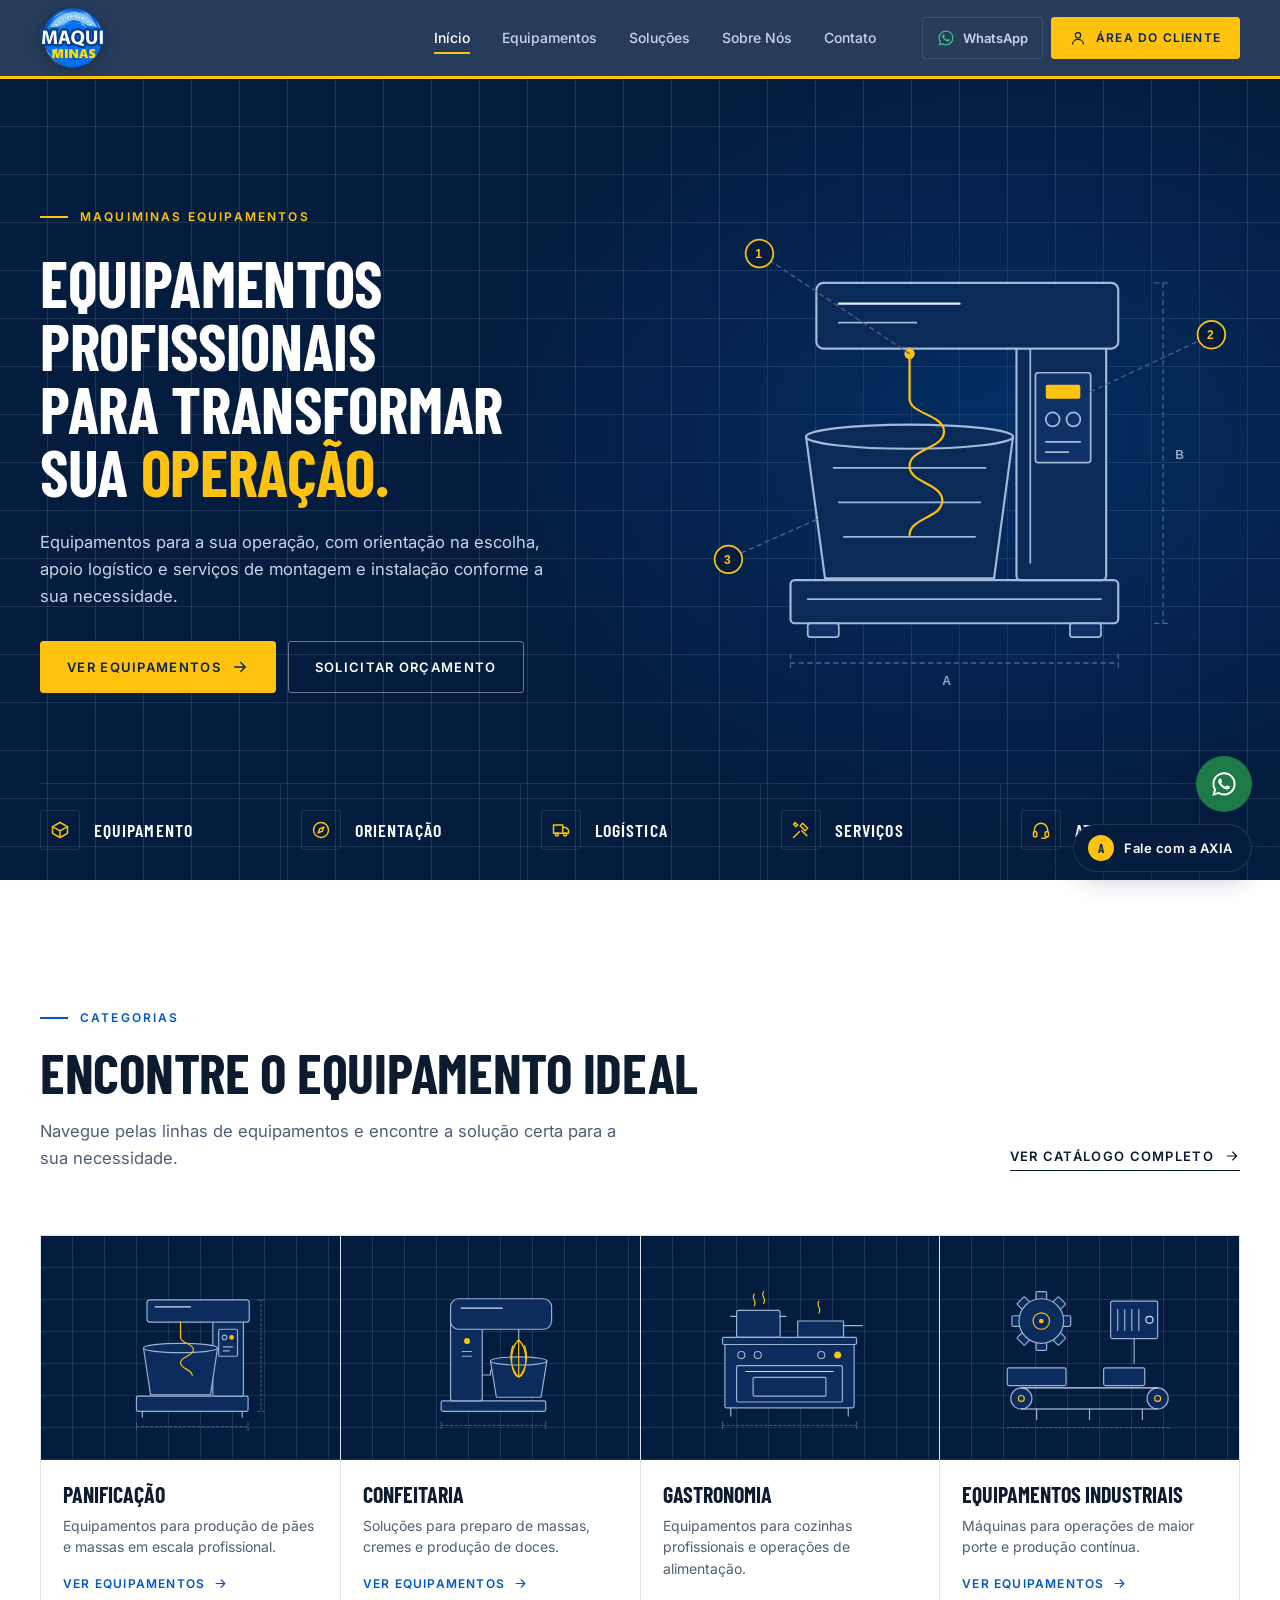
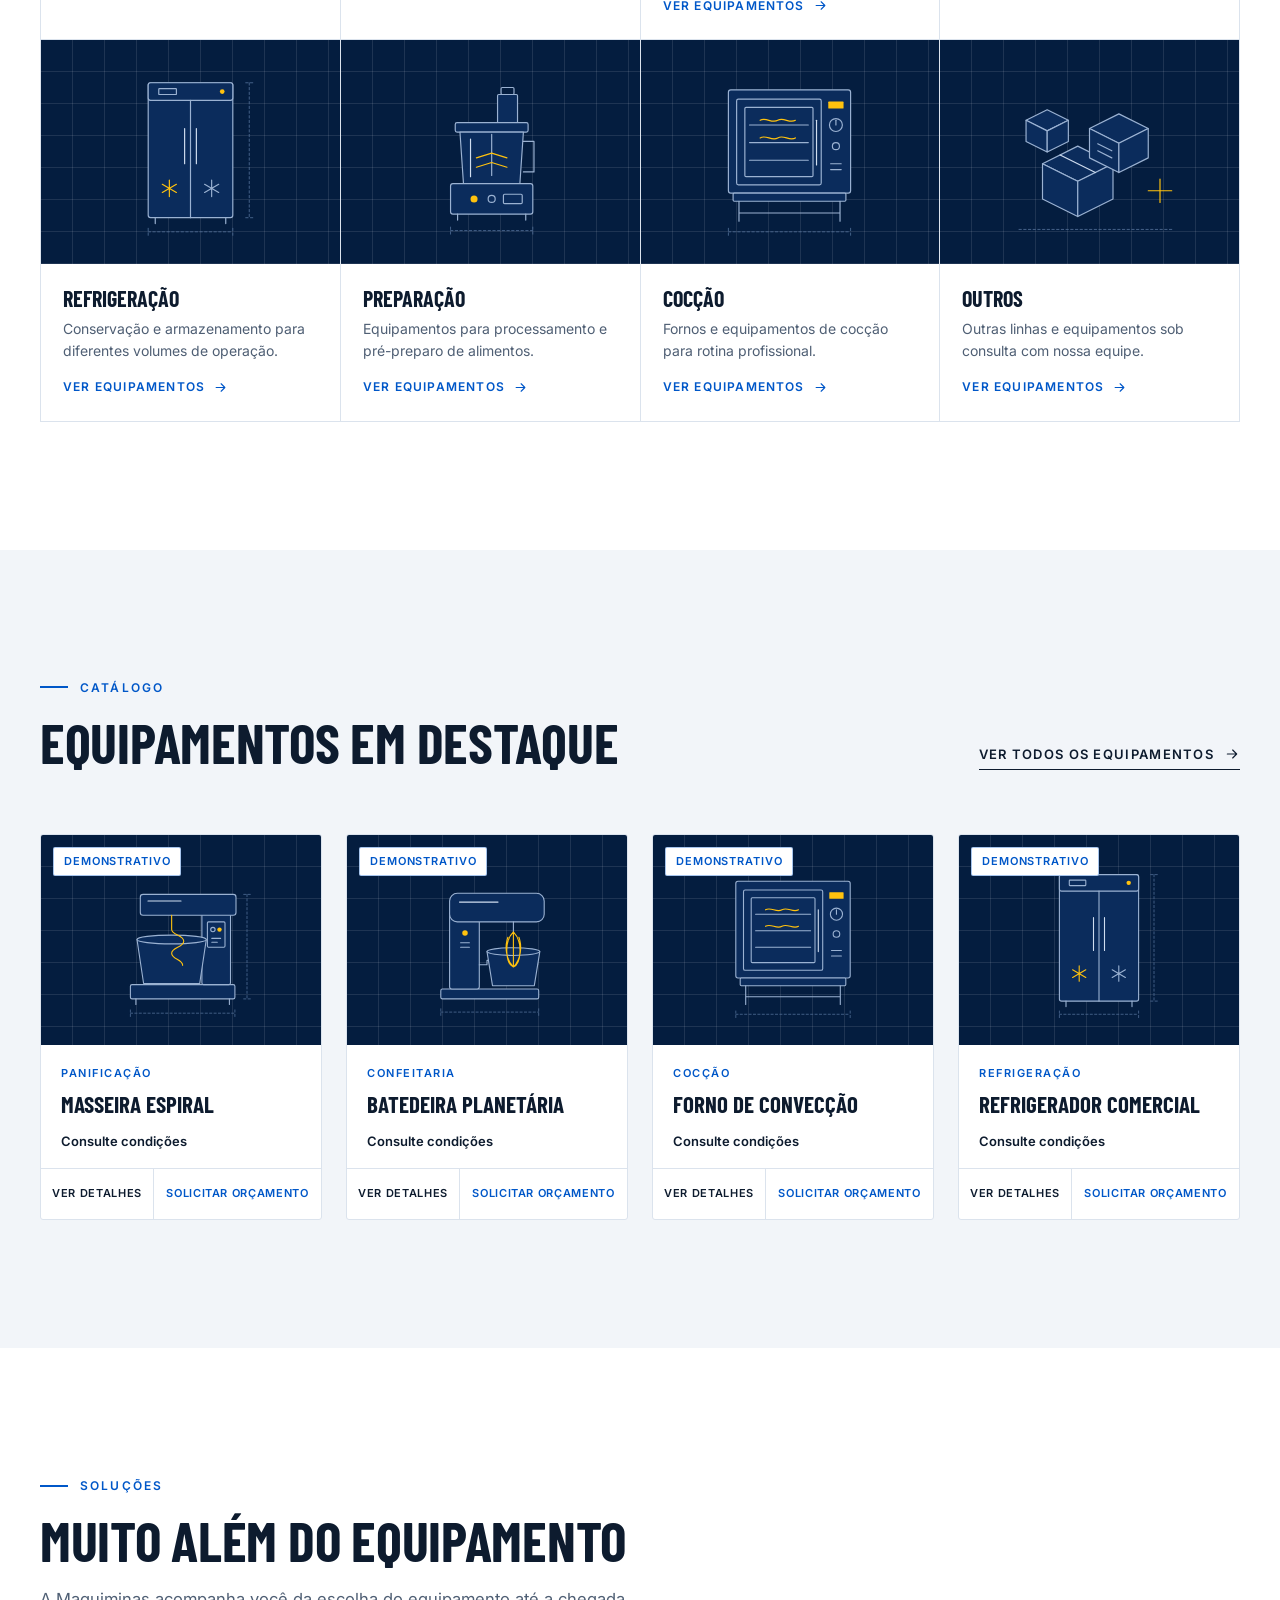
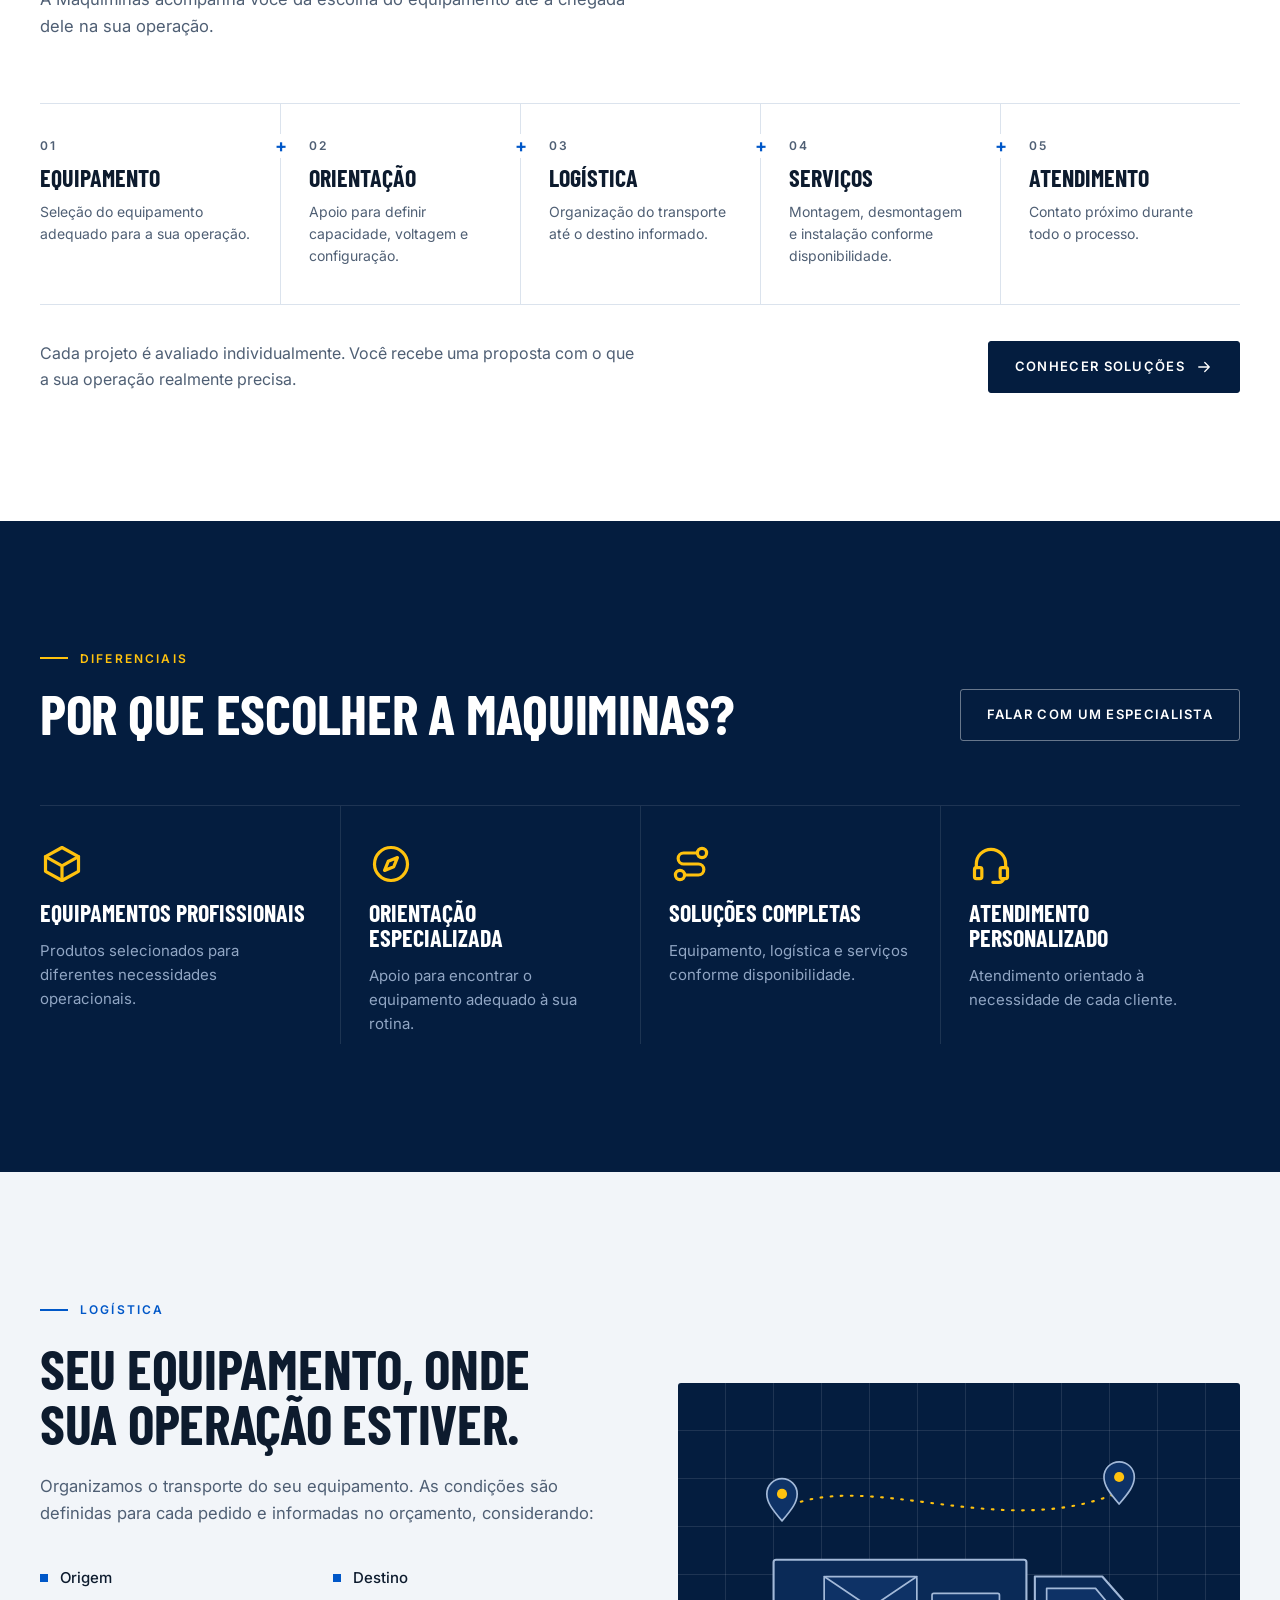
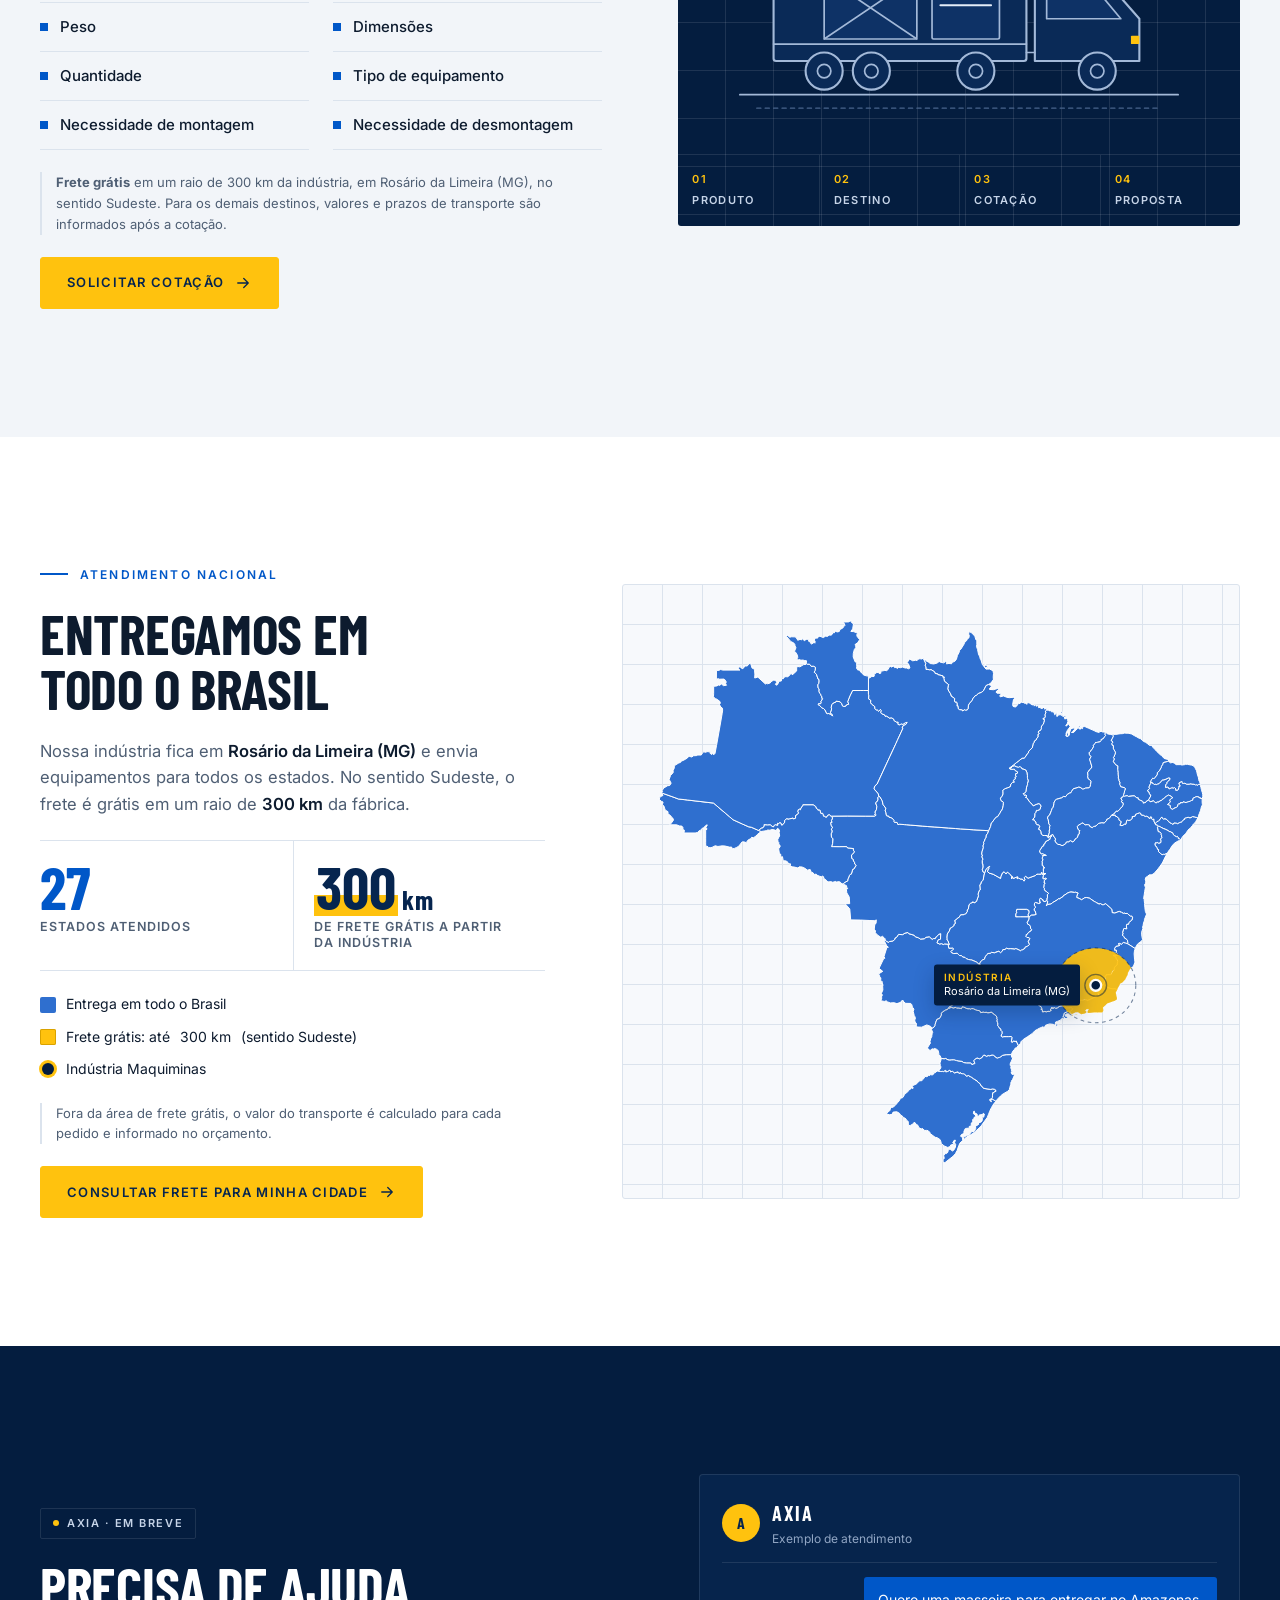
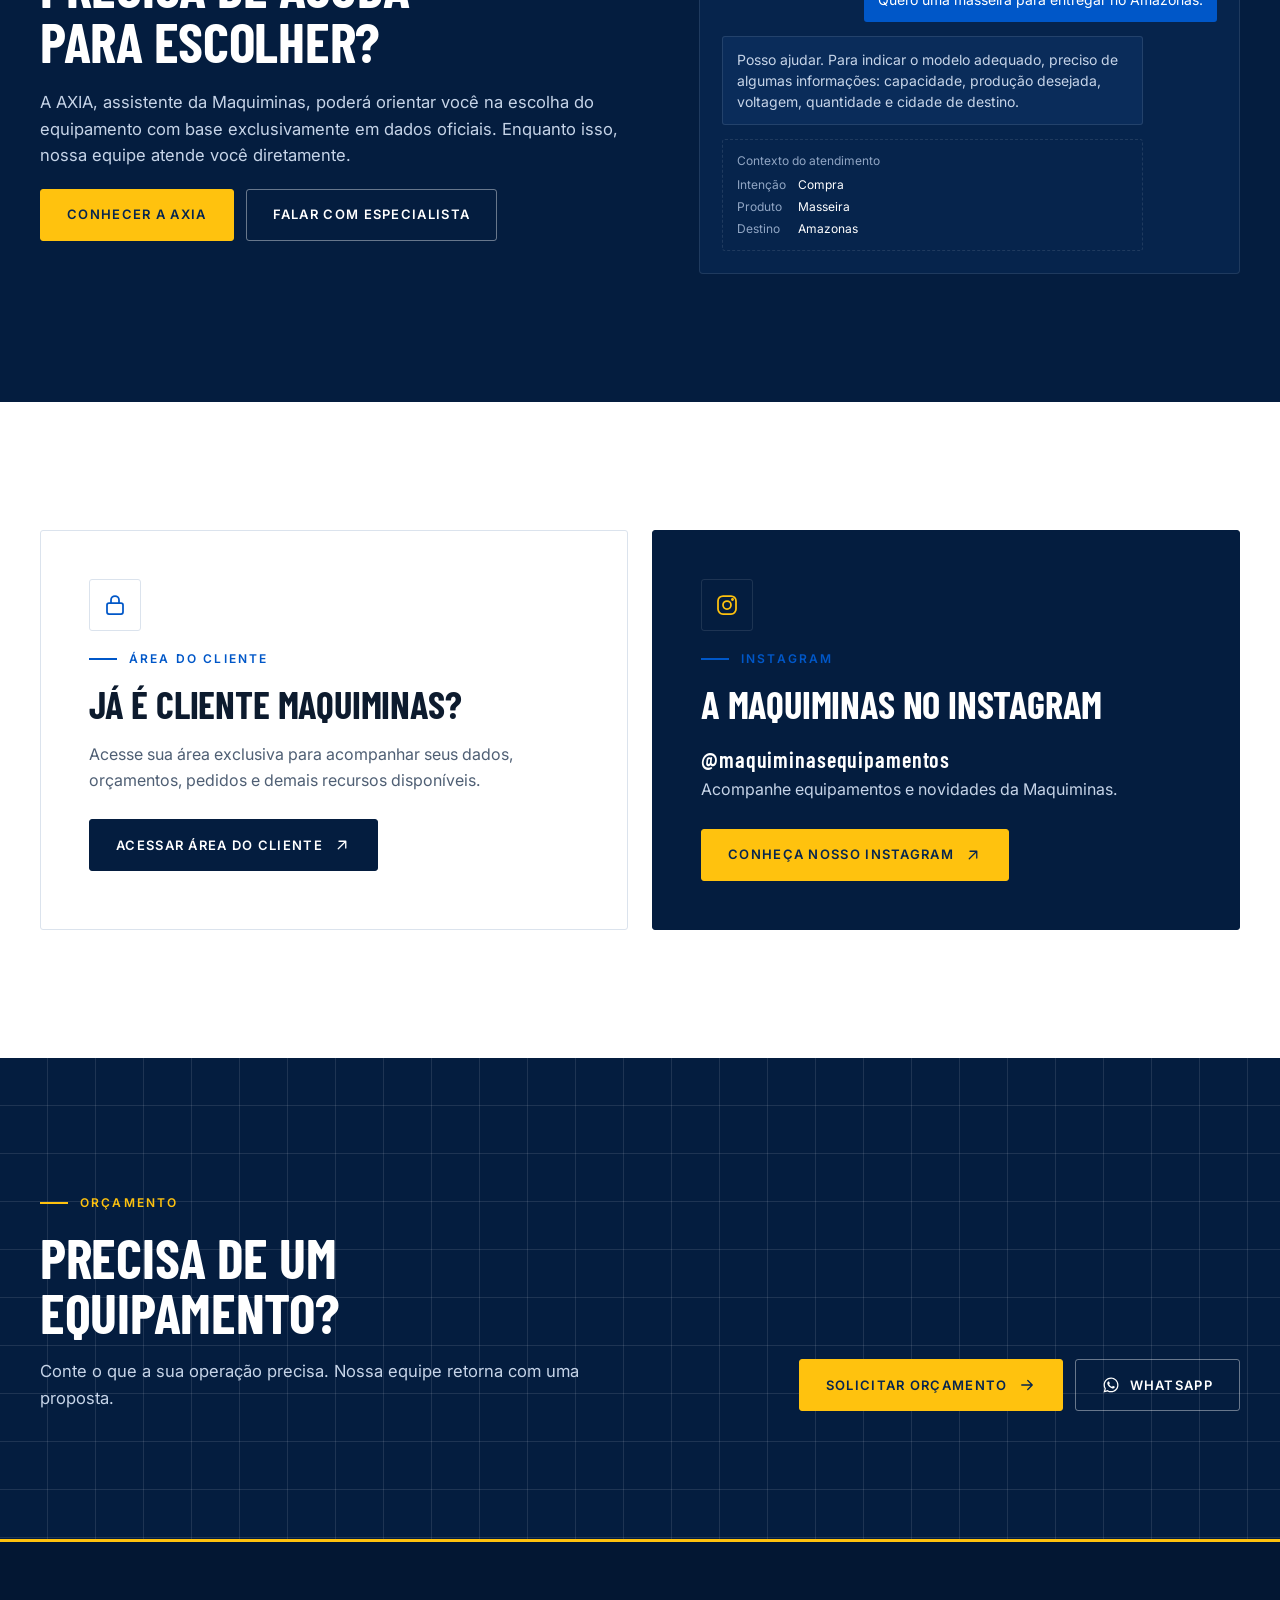
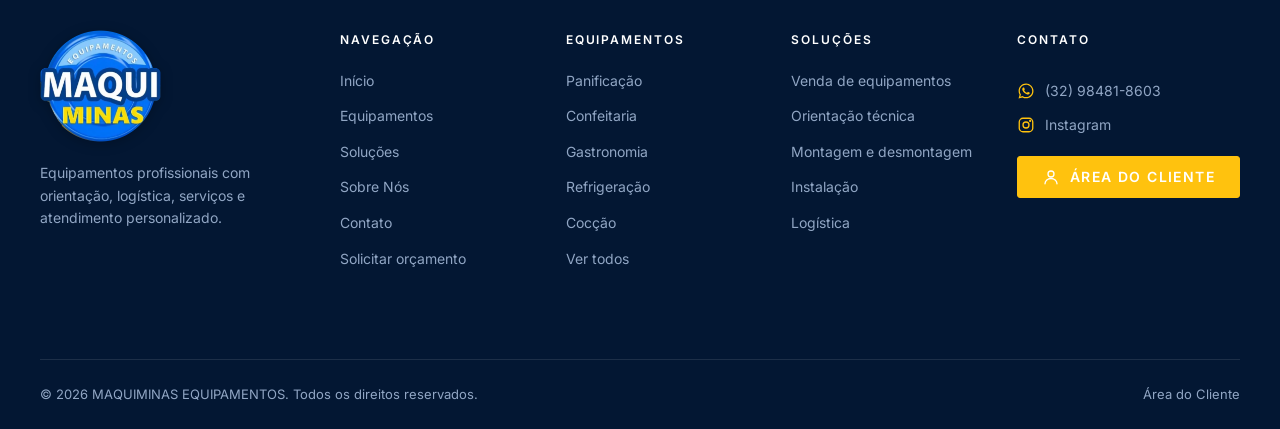
==== index.html @ 77f4dc31 "Initial commit - projeto Maquiminas" ====
<!doctype html>
<html lang="pt-BR" data-root="">
<head>
  <meta charset="utf-8">
  <meta name="viewport" content="width=device-width, initial-scale=1">
  <title>Maquiminas Equipamentos | Equipamentos Profissionais</title>
  <meta name="description" content="Equipamentos profissionais com orientação especializada, logística e serviços. Encontre o equipamento certo e solicite um orçamento com a Maquiminas Equipamentos.">
  <meta name="theme-color" content="#041d3f">
  <link rel="icon" href="assets/icons/favicon.png" type="image/png">
  <link rel="apple-touch-icon" href="assets/icons/apple-touch-icon.png">
  <meta property="og:type" content="website">
  <meta property="og:locale" content="pt_BR">
  <meta property="og:site_name" content="Maquiminas Equipamentos">
  <meta property="og:title" content="Maquiminas Equipamentos | Equipamentos Profissionais">
  <meta property="og:description" content="Equipamentos profissionais com orientação especializada, logística e serviços.">
  <meta property="og:image" content="assets/images/og-image.png">
  <meta name="twitter:card" content="summary_large_image">
  <link rel="preconnect" href="https://fonts.googleapis.com">
  <link rel="preconnect" href="https://fonts.gstatic.com" crossorigin>
  <link rel="stylesheet" href="https://fonts.googleapis.com/css2?family=Barlow+Condensed:wght@600;700&family=Inter:wght@400;500;600&display=swap">
  <link rel="preload" as="image" href="assets/illustrations/hero.svg" type="image/svg+xml">
  <script>document.documentElement.classList.add('js');</script>
  <link rel="stylesheet" href="css/global.css">
  <link rel="stylesheet" href="css/header.css">
  <link rel="stylesheet" href="css/home.css">
  <link rel="stylesheet" href="css/products.css">
  <link rel="stylesheet" href="css/axia.css">
  <link rel="stylesheet" href="css/footer.css">
  <link rel="stylesheet" href="css/responsive.css">
</head>
<body data-page="home">
  <a class="skip-link" href="#conteudo">Pular para o conteúdo</a>

  <header class="site-header">
    <div class="container site-header__inner">
      <a class="brand" href="index.html" aria-label="Maquiminas Equipamentos — página inicial">
        <img class="brand__logo" src="assets/images/logo-maquiminas.webp" width="480" height="445" alt="Maquiminas Equipamentos">
      </a>
      <nav class="nav" id="site-nav" aria-label="Navegação principal">
        <ul class="nav__list">
          <li><a class="nav__link" href="index.html" aria-current="page">Início</a></li>
          <li><a class="nav__link" href="pages/equipamentos.html">Equipamentos</a></li>
          <li><a class="nav__link" href="pages/solucoes.html">Soluções</a></li>
          <li><a class="nav__link" href="pages/sobre.html">Sobre Nós</a></li>
          <li><a class="nav__link" href="pages/contato.html">Contato</a></li>
        </ul>
        <div class="nav__mobile-actions">
          <a class="btn btn--whatsapp" href="pages/contato.html#canais" data-whatsapp><span data-icon="whatsapp"></span>Falar pelo WhatsApp</a>
          <a class="btn" href="https://saa-s-callinfo.vercel.app/login.html" data-config-link="areaCliente" target="_blank" rel="noopener"><span data-icon="user"></span>Área do Cliente</a>
        </div>
      </nav>
      <div class="header-actions">
        <a class="header-wa" href="pages/contato.html#canais" data-whatsapp><span data-icon="whatsapp"></span>WhatsApp</a>
        <a class="btn btn--sm header-client" href="https://saa-s-callinfo.vercel.app/login.html" data-config-link="areaCliente" target="_blank" rel="noopener"><span data-icon="user"></span>Área do Cliente</a>
      </div>
      <button class="nav-toggle" type="button" aria-controls="site-nav" aria-expanded="false" aria-label="Abrir menu"><span></span></button>
    </div>
  </header>

  <main id="conteudo">
    <!-- HERO -->
    <section class="hero blueprint" aria-labelledby="hero-title">
      <div class="container">
        <div class="hero__grid">
          <div class="hero__content on-dark">
            <span class="eyebrow">Maquiminas Equipamentos</span>
            <h1 id="hero-title" class="display h1">Equipamentos profissionais para transformar sua <em>operação.</em></h1>
            <p class="lead">Equipamentos para a sua operação, com orientação na escolha, apoio logístico e serviços de montagem e instalação conforme a sua necessidade.</p>
            <div class="btn-row">
              <a class="btn" href="pages/equipamentos.html">Ver equipamentos <span class="arrow" data-icon="arrow"></span></a>
              <a class="btn btn--ghost-light" href="pages/orcamento.html">Solicitar orçamento</a>
            </div>
          </div>
          <!-- Para usar foto real: troque o src por assets/images/hero.webp e adicione a classe hero__visual--photo -->
          <div class="hero__visual">
            <img src="assets/illustrations/hero.svg" alt="Desenho técnico de um equipamento profissional" width="640" height="560" fetchpriority="high">
          </div>
        </div>
        <ul class="pillars" aria-label="O que a Maquiminas oferece">
          <li class="pillar"><span class="pillar__icon" data-icon="box"></span><span class="pillar__label">Equipamento</span></li>
          <li class="pillar"><span class="pillar__icon" data-icon="compass"></span><span class="pillar__label">Orientação</span></li>
          <li class="pillar"><span class="pillar__icon" data-icon="truck"></span><span class="pillar__label">Logística</span></li>
          <li class="pillar"><span class="pillar__icon" data-icon="tools"></span><span class="pillar__label">Serviços</span></li>
          <li class="pillar"><span class="pillar__icon" data-icon="headset"></span><span class="pillar__label">Atendimento</span></li>
        </ul>
      </div>
    </section>

    <!-- CATEGORIAS -->
    <section class="section" aria-labelledby="cat-title">
      <div class="container">
        <div class="section-head section-head--split">
          <div class="section-head reveal" style="margin:0">
            <span class="eyebrow">Categorias</span>
            <h2 id="cat-title" class="display h2">Encontre o equipamento ideal</h2>
            <p class="lead">Navegue pelas linhas de equipamentos e encontre a solução certa para a sua necessidade.</p>
          </div>
          <a class="link-arrow reveal" href="pages/equipamentos.html">Ver catálogo completo <span data-icon="arrow"></span></a>
        </div>
        <div class="cat-grid" data-categories></div>
      </div>
    </section>

    <!-- DESTAQUES -->
    <section class="section section--muted" aria-labelledby="feat-title">
      <div class="container">
        <div class="section-head section-head--split">
          <div class="section-head reveal" style="margin:0">
            <span class="eyebrow">Catálogo</span>
            <h2 id="feat-title" class="display h2">Equipamentos em destaque</h2>
          </div>
          <a class="link-arrow reveal" href="pages/equipamentos.html">Ver todos os equipamentos <span data-icon="arrow"></span></a>
        </div>
        <div class="product-grid product-grid--4" data-featured></div>
      </div>
    </section>

    <!-- MUITO ALÉM DO EQUIPAMENTO -->
    <section class="section" aria-labelledby="sol-title">
      <div class="container">
        <div class="section-head reveal">
          <span class="eyebrow">Soluções</span>
          <h2 id="sol-title" class="display h2">Muito além do equipamento</h2>
          <p class="lead">A Maquiminas acompanha você da escolha do equipamento até a chegada dele na sua operação.</p>
        </div>
        <ol class="chain">
          <li class="chain__item reveal"><span class="chain__index">01</span><h3 class="chain__title">Equipamento</h3><p class="chain__text">Seleção do equipamento adequado para a sua operação.</p></li>
          <li class="chain__item reveal" style="--delay:.06s"><span class="chain__index">02</span><h3 class="chain__title">Orientação</h3><p class="chain__text">Apoio para definir capacidade, voltagem e configuração.</p></li>
          <li class="chain__item reveal" style="--delay:.12s"><span class="chain__index">03</span><h3 class="chain__title">Logística</h3><p class="chain__text">Organização do transporte até o destino informado.</p></li>
          <li class="chain__item reveal" style="--delay:.18s"><span class="chain__index">04</span><h3 class="chain__title">Serviços</h3><p class="chain__text">Montagem, desmontagem e instalação conforme disponibilidade.</p></li>
          <li class="chain__item reveal" style="--delay:.24s"><span class="chain__index">05</span><h3 class="chain__title">Atendimento</h3><p class="chain__text">Contato próximo durante todo o processo.</p></li>
        </ol>
        <div class="chain-foot reveal">
          <p>Cada projeto é avaliado individualmente. Você recebe uma proposta com o que a sua operação realmente precisa.</p>
          <a class="btn btn--dark" href="pages/solucoes.html">Conhecer soluções <span class="arrow" data-icon="arrow"></span></a>
        </div>
      </div>
    </section>

    <!-- DIFERENCIAIS -->
    <section class="section section--dark" aria-labelledby="diff-title">
      <div class="container">
        <div class="section-head section-head--split">
          <div class="section-head reveal" style="margin:0">
            <span class="eyebrow">Diferenciais</span>
            <h2 id="diff-title" class="display h2">Por que escolher a Maquiminas?</h2>
          </div>
          <a class="btn btn--ghost-light reveal" href="pages/contato.html#canais" data-whatsapp>Falar com um especialista</a>
        </div>
        <div class="diff-grid">
          <article class="diff reveal"><span class="diff__icon" data-icon="box"></span><h3 class="diff__title">Equipamentos profissionais</h3><p class="diff__text">Produtos selecionados para diferentes necessidades operacionais.</p></article>
          <article class="diff reveal" style="--delay:.06s"><span class="diff__icon" data-icon="compass"></span><h3 class="diff__title">Orientação especializada</h3><p class="diff__text">Apoio para encontrar o equipamento adequado à sua rotina.</p></article>
          <article class="diff reveal" style="--delay:.12s"><span class="diff__icon" data-icon="route"></span><h3 class="diff__title">Soluções completas</h3><p class="diff__text">Equipamento, logística e serviços conforme disponibilidade.</p></article>
          <article class="diff reveal" style="--delay:.18s"><span class="diff__icon" data-icon="headset"></span><h3 class="diff__title">Atendimento personalizado</h3><p class="diff__text">Atendimento orientado à necessidade de cada cliente.</p></article>
        </div>
      </div>
    </section>

    <!-- LOGÍSTICA -->
    <section class="section section--muted" aria-labelledby="log-title">
      <div class="container logistics">
        <div class="logistics__content reveal">
          <span class="eyebrow">Logística</span>
          <h2 id="log-title" class="display h2">Seu equipamento, onde sua operação estiver.</h2>
          <p class="lead">Organizamos o transporte do seu equipamento. As condições são definidas para cada pedido e informadas no orçamento, considerando:</p>
          <ul class="factor-list">
            <li>Origem</li><li>Destino</li><li>Peso</li><li>Dimensões</li><li>Quantidade</li><li>Tipo de equipamento</li><li>Necessidade de montagem</li><li>Necessidade de desmontagem</li>
          </ul>
          <p class="note"><strong>Frete grátis</strong> em um raio de 300 km da indústria, em Rosário da Limeira (MG), no sentido Sudeste. Para os demais destinos, valores e prazos de transporte são informados após a cotação.</p>
          <a class="btn" href="pages/orcamento.html">Solicitar cotação <span class="arrow" data-icon="arrow"></span></a>
        </div>
        <div class="logistics__visual blueprint reveal" style="--delay:.1s">
          <img src="assets/illustrations/logistica.svg" alt="Ilustração de caminhão transportando equipamentos entre origem e destino" width="560" height="320" loading="lazy">
          <ol class="flow">
            <li><span>01</span>Produto</li>
            <li><span>02</span>Destino</li>
            <li><span>03</span>Cotação</li>
            <li><span>04</span>Proposta</li>
          </ol>
        </div>
      </div>
    </section>

    <!-- ATENDIMENTO (indústria, estados e frete grátis editáveis em js/config.js → presenca) -->
    <section class="section" aria-labelledby="presence-title">
      <div class="container presence" data-presence-map>
        <div class="presence__content reveal">
          <span class="eyebrow">Atendimento nacional</span>
          <h2 id="presence-title" class="display h2">Entregamos em todo o Brasil</h2>
          <p class="lead">Nossa indústria fica em <strong data-presence-city>Rosário da Limeira (MG)</strong> e envia equipamentos para todos os estados. No sentido Sudeste, o frete é grátis em um raio de <strong data-presence-radius-text>300 km</strong> da fábrica.</p>
          <div class="presence__stats">
            <div class="presence__stat">
              <strong data-presence-count>27</strong>
              <span data-presence-count-label>estados atendidos</span>
            </div>
            <div class="presence__stat presence__stat--free">
              <strong><span data-presence-radius>300</span><small>km</small></strong>
              <span>de frete grátis a partir da indústria</span>
            </div>
          </div>
          <ul class="presence__legend">
            <li><i class="is-delivery" aria-hidden="true"></i>Entrega em todo o Brasil</li>
            <li><i class="is-free" aria-hidden="true"></i>Frete grátis: até <span data-presence-radius-text>300 km</span> (sentido Sudeste)</li>
            <li><i class="is-factory" aria-hidden="true"></i>Indústria Maquiminas</li>
          </ul>
          <p class="note">Fora da área de frete grátis, o valor do transporte é calculado para cada pedido e informado no orçamento.</p>
          <a class="btn" href="pages/orcamento.html">Consultar frete para minha cidade <span class="arrow" data-icon="arrow"></span></a>
        </div>
        <div class="presence__map reveal" style="--delay:.1s">
          <div class="presence__svg" data-presence-svg></div>
          <div class="presence__tip" data-presence-tip role="status" hidden></div>
        </div>
      </div>
    </section>

    <!-- AXIA -->
    <section class="section section--dark" aria-labelledby="axia-title-home">
      <div class="container axia-band">
        <div class="axia-band__content reveal">
          <span class="badge-soon">AXIA · Em breve</span>
          <h2 id="axia-title-home" class="display h2" style="color:#fff">Precisa de ajuda para escolher?</h2>
          <p class="lead">A AXIA, assistente da Maquiminas, poderá orientar você na escolha do equipamento com base exclusivamente em dados oficiais. Enquanto isso, nossa equipe atende você diretamente.</p>
          <div class="btn-row">
            <button type="button" class="btn" data-axia-open>Conhecer a AXIA</button>
            <a class="btn btn--ghost-light" href="pages/contato.html#canais" data-whatsapp>Falar com especialista</a>
          </div>
        </div>
        <div class="axia-mock reveal" style="--delay:.1s" aria-label="Exemplo ilustrativo de atendimento da AXIA" role="img">
          <div class="axia-mock__head"><span class="axia__avatar" aria-hidden="true">A</span><div><strong>AXIA</strong><small>Exemplo de atendimento</small></div></div>
          <p class="bubble bubble--user">Quero uma masseira para entregar no Amazonas.</p>
          <p class="bubble bubble--bot">Posso ajudar. Para indicar o modelo adequado, preciso de algumas informações: capacidade, produção desejada, voltagem, quantidade e cidade de destino.</p>
          <div class="bubble bubble--meta">
            Contexto do atendimento
            <dl><dt>Intenção</dt><dd>Compra</dd><dt>Produto</dt><dd>Masseira</dd><dt>Destino</dt><dd>Amazonas</dd></dl>
          </div>
        </div>
      </div>
    </section>

    <!-- CLIENTES + INSTAGRAM -->
    <section class="section" aria-label="Área do Cliente e Instagram">
      <div class="container duo">
        <article class="panel reveal">
          <span class="panel__icon" data-icon="lock"></span>
          <span class="eyebrow">Área do Cliente</span>
          <h2 class="display">Já é cliente Maquiminas?</h2>
          <p>Acesse sua área exclusiva para acompanhar seus dados, orçamentos, pedidos e demais recursos disponíveis.</p>
          <div class="btn-row">
            <a class="btn btn--dark" href="https://saa-s-callinfo.vercel.app/login.html" data-config-link="areaCliente" target="_blank" rel="noopener">Acessar Área do Cliente <span class="arrow" data-icon="arrow-up-right"></span></a>
          </div>
        </article>
        <article class="panel panel--dark reveal" style="--delay:.08s">
          <span class="panel__icon" data-icon="instagram"></span>
          <span class="eyebrow">Instagram</span>
          <h2 class="display">A Maquiminas no Instagram</h2>
          <p><span class="handle" data-config-text="instagramUsuario">@maquiminasequipamentos</span><br>Acompanhe equipamentos e novidades da Maquiminas.</p>
          <div class="btn-row">
            <a class="btn" href="https://www.instagram.com/maquiminasequipamentos/" data-config-link="instagram" target="_blank" rel="noopener">Conheça nosso Instagram <span class="arrow" data-icon="arrow-up-right"></span></a>
          </div>
        </article>
      </div>
    </section>

    <!-- CTA FINAL -->
    <section class="section cta-final blueprint" aria-labelledby="cta-title">
      <div class="container cta-final__inner on-dark">
        <div class="reveal">
          <span class="eyebrow">Orçamento</span>
          <h2 id="cta-title" class="display h2" style="margin-top:18px">Precisa de um equipamento?</h2>
          <p class="lead">Conte o que a sua operação precisa. Nossa equipe retorna com uma proposta.</p>
        </div>
        <div class="btn-row reveal" style="--delay:.08s">
          <a class="btn" href="pages/orcamento.html">Solicitar orçamento <span class="arrow" data-icon="arrow"></span></a>
          <a class="btn btn--ghost-light" href="pages/contato.html#canais" data-whatsapp><span data-icon="whatsapp"></span>WhatsApp</a>
        </div>
      </div>
    </section>
  </main>

  <footer class="site-footer">
    <div class="container">
      <div class="footer-top">
        <div class="footer-brand">
          <a class="brand" href="index.html" aria-label="Maquiminas Equipamentos — página inicial">
            <img class="brand__logo brand__logo--footer" src="assets/images/logo-maquiminas.webp" width="480" height="445" alt="Maquiminas Equipamentos">
          </a>
          <p>Equipamentos profissionais com orientação, logística, serviços e atendimento personalizado.</p>
        </div>
        <nav class="footer-col" aria-label="Navegação do rodapé">
          <h2>Navegação</h2>
          <ul>
            <li><a href="index.html">Início</a></li>
            <li><a href="pages/equipamentos.html">Equipamentos</a></li>
            <li><a href="pages/solucoes.html">Soluções</a></li>
            <li><a href="pages/sobre.html">Sobre Nós</a></li>
            <li><a href="pages/contato.html">Contato</a></li>
            <li><a href="pages/orcamento.html">Solicitar orçamento</a></li>
          </ul>
        </nav>
        <div class="footer-col">
          <h2>Equipamentos</h2>
          <ul>
            <li><a href="pages/equipamentos.html?categoria=panificacao">Panificação</a></li>
            <li><a href="pages/equipamentos.html?categoria=confeitaria">Confeitaria</a></li>
            <li><a href="pages/equipamentos.html?categoria=gastronomia">Gastronomia</a></li>
            <li><a href="pages/equipamentos.html?categoria=refrigeracao">Refrigeração</a></li>
            <li><a href="pages/equipamentos.html?categoria=coccao">Cocção</a></li>
            <li><a href="pages/equipamentos.html">Ver todos</a></li>
          </ul>
        </div>
        <div class="footer-col">
          <h2>Soluções</h2>
          <ul>
            <li><a href="pages/solucoes.html#venda">Venda de equipamentos</a></li>
            <li><a href="pages/solucoes.html#orientacao">Orientação técnica</a></li>
            <li><a href="pages/solucoes.html#montagem">Montagem e desmontagem</a></li>
            <li><a href="pages/solucoes.html#instalacao">Instalação</a></li>
            <li><a href="pages/solucoes.html#logistica">Logística</a></li>
          </ul>
        </div>
        <div class="footer-col footer-contact">
          <h2>Contato</h2>
          <a href="pages/contato.html#canais" data-whatsapp><span data-icon="whatsapp"></span><span data-whatsapp-number>WhatsApp</span></a>
          <a data-config-link="email" hidden><span data-icon="mail"></span><span data-label></span></a>
          <a data-config-link="telefone" hidden><span data-icon="phone"></span><span data-label></span></a>
          <a href="https://www.instagram.com/maquiminasequipamentos/" data-config-link="instagram" target="_blank" rel="noopener"><span data-icon="instagram"></span>Instagram</a>
          <a class="btn btn--sm" href="https://saa-s-callinfo.vercel.app/login.html" data-config-link="areaCliente" target="_blank" rel="noopener"><span data-icon="user"></span>Área do Cliente</a>
        </div>
      </div>
      <div class="footer-bottom">
        <p>© <span data-year>2026</span> MAQUIMINAS EQUIPAMENTOS. Todos os direitos reservados.</p>
        <a href="https://saa-s-callinfo.vercel.app/login.html" data-config-link="areaCliente" target="_blank" rel="noopener">Área do Cliente</a>
      </div>
    </div>
  </footer>

  <script src="js/config.js"></script>
  <script src="js/icons.js"></script>
  <script src="js/whatsapp.js"></script>
  <script src="js/data/categories.js"></script>
  <script src="js/data/products.js"></script>
  <script src="js/services/product-service.js"></script>
  <script src="js/services/axia-service.js"></script>
  <script src="js/data/brasil-mapa.js"></script>
  <script src="js/main.js"></script>
  <script src="js/products.js"></script>
  <script src="js/map.js"></script>
  <script src="js/axia.js"></script>
</body>
</html>
---- css/global.css ----
/* ==========================================================================
   MAQUIMINAS — Tokens e base
   Paleta derivada da logo oficial: azul-marinho (áreas escuras), azul da
   marca (destaques em fundo claro) e amarelo (ações principais e destaques
   em fundo escuro). Texto sobre amarelo sempre em --c-on-yellow.
   ========================================================================== */
:root {
  --c-ink: #041d3f;
  --c-graphite: #06244c;
  --c-graphite-2: #0a2c5a;
  --c-steel: #123a70;
  --c-line-dark: rgba(255, 255, 255, 0.1);
  --c-text-dark: #c6d4e8;
  --c-muted-dark: #91a6c4;

  --c-bg: #f2f5f9;
  --c-white: #ffffff;
  --c-text: #0d1b2e;
  --c-muted: #4f5f74;
  --c-line: #dbe3ed;

  --c-accent: #0057c8;
  --c-accent-hover: #00449e;
  --c-accent-bright: #ffc20e;
  --c-yellow: #ffc20e;
  --c-yellow-hover: #ffd23f;
  --c-on-yellow: #06254f;
  --c-success: #1f7a4a;
  --c-error: #b42318;

  --f-display: 'Barlow Condensed', 'Arial Narrow', 'Helvetica Neue', Arial, sans-serif;
  --f-body: 'Inter', system-ui, -apple-system, 'Segoe UI', Roboto, Arial, sans-serif;

  --container: 1240px;
  --gutter: clamp(20px, 4vw, 40px);
  --section-y: clamp(72px, 10vw, 128px);
  --header-h: 76px;
  --radius: 3px;
  --ease: cubic-bezier(0.2, 0.7, 0.2, 1);
}

*,
*::before,
*::after { box-sizing: border-box; }

html {
  -webkit-text-size-adjust: 100%;
  scroll-behavior: smooth;
  scroll-padding-top: calc(var(--header-h) + 16px);
}

body {
  margin: 0;
  font-family: var(--f-body);
  font-size: 16px;
  line-height: 1.6;
  color: var(--c-text);
  background: var(--c-white);
  -webkit-font-smoothing: antialiased;
  overflow-x: hidden;
}

[hidden] { display: none !important; }
img, svg { display: block; max-width: 100%; }
img { height: auto; }
a { color: inherit; text-decoration: none; }
button, input, select, textarea { font: inherit; color: inherit; }
button { cursor: pointer; }
ul, ol { margin: 0; padding: 0; list-style: none; }
h1, h2, h3, h4, p { margin: 0; }

:focus-visible {
  outline: 2px solid var(--c-accent);
  outline-offset: 3px;
}
.site-header :focus-visible,
.site-footer :focus-visible,
.section--dark :focus-visible,
.blueprint :focus-visible,
.on-dark :focus-visible { outline-color: var(--c-accent-bright); }

.skip-link {
  position: absolute;
  left: 16px;
  top: -60px;
  z-index: 1000;
  padding: 12px 18px;
  background: var(--c-accent);
  color: #fff;
  font-weight: 600;
}
.skip-link:focus { top: 12px; }

.sr-only {
  position: absolute !important;
  width: 1px; height: 1px;
  padding: 0; margin: -1px;
  overflow: hidden; clip: rect(0, 0, 0, 0);
  white-space: nowrap; border: 0;
}

/* ---------- Layout ---------- */
.container {
  width: 100%;
  max-width: calc(var(--container) + var(--gutter) * 2);
  margin-inline: auto;
  padding-inline: var(--gutter);
}

.section { padding-block: var(--section-y); }
.section--muted { background: var(--c-bg); }
.section--dark { background: var(--c-ink); color: var(--c-text-dark); }
.section--tight { padding-block: clamp(56px, 7vw, 88px); }

.blueprint {
  background-color: var(--c-ink);
  background-image:
    linear-gradient(var(--c-line-dark) 1px, transparent 1px),
    linear-gradient(90deg, var(--c-line-dark) 1px, transparent 1px);
  background-size: 48px 48px;
  background-position: -1px -1px;
}

/* ---------- Typography ---------- */
.eyebrow {
  display: inline-flex;
  align-items: center;
  gap: 12px;
  font-size: 12px;
  font-weight: 600;
  letter-spacing: 0.18em;
  text-transform: uppercase;
  color: var(--c-accent);
}
.eyebrow::before {
  content: '';
  width: 28px;
  height: 2px;
  background: currentColor;
}
.section--dark .eyebrow,
.on-dark .eyebrow { color: var(--c-accent-bright); }

.display {
  font-family: var(--f-display);
  font-weight: 700;
  line-height: 0.98;
  letter-spacing: -0.005em;
  text-transform: uppercase;
  text-wrap: balance;
}

.h1 { font-size: clamp(2.5rem, 5vw, 4.25rem); }
.h2 { font-size: clamp(2.1rem, 4.4vw, 3.5rem); }
.h3 { font-size: clamp(1.4rem, 2vw, 1.7rem); line-height: 1.1; }

.section-head {
  display: grid;
  gap: 18px;
  max-width: 720px;
  margin-bottom: clamp(40px, 5vw, 64px);
}
.section-head--split {
  max-width: none;
  grid-template-columns: minmax(0, 1fr) auto;
  align-items: end;
  gap: 24px 48px;
}
.section-head h2 { color: var(--c-text); }
.section--dark .section-head h2,
.on-dark h2 { color: #fff; }

.lead {
  font-size: clamp(1.02rem, 1.3vw, 1.15rem);
  color: var(--c-muted);
  max-width: 60ch;
}
.section--dark .lead,
.on-dark .lead { color: var(--c-text-dark); }

/* ---------- Buttons ---------- */
.btn {
  --btn-bg: var(--c-yellow);
  --btn-fg: var(--c-on-yellow);
  --btn-bd: var(--c-yellow);
  display: inline-flex;
  align-items: center;
  justify-content: center;
  gap: 10px;
  min-height: 52px;
  padding: 0 26px;
  border: 1px solid var(--btn-bd);
  border-radius: var(--radius);
  background: var(--btn-bg);
  color: var(--btn-fg);
  font-size: 13px;
  font-weight: 600;
  letter-spacing: 0.1em;
  text-transform: uppercase;
  line-height: 1;
  white-space: nowrap;
  transition: background-color 0.2s var(--ease), border-color 0.2s var(--ease), color 0.2s var(--ease), transform 0.2s var(--ease);
}
.btn:hover { --btn-bg: var(--c-yellow-hover); --btn-bd: var(--c-yellow-hover); }
.btn:active { transform: translateY(1px); }
.btn svg { width: 18px; height: 18px; flex: none; }
.btn .arrow { transition: transform 0.2s var(--ease); }
.btn:hover .arrow { transform: translateX(3px); }

.btn--ghost { --btn-bg: transparent; --btn-fg: var(--c-text); --btn-bd: var(--c-text); }
.btn--ghost:hover { --btn-bg: var(--c-text); --btn-fg: #fff; --btn-bd: var(--c-text); }

.btn--ghost-light { --btn-bg: transparent; --btn-fg: #fff; --btn-bd: rgba(255, 255, 255, 0.4); }
.btn--ghost-light:hover { --btn-bg: #fff; --btn-fg: var(--c-ink); --btn-bd: #fff; }

.btn--dark { --btn-bg: var(--c-ink); --btn-fg: #fff; --btn-bd: var(--c-ink); }
.btn--dark:hover { --btn-bg: var(--c-steel); --btn-bd: var(--c-steel); }

.btn--whatsapp { --btn-bg: #1f7a4a; --btn-fg: #fff; --btn-bd: #1f7a4a; }
.btn--whatsapp:hover { --btn-bg: #17603a; --btn-bd: #17603a; }

.btn--sm { min-height: 42px; padding: 0 18px; font-size: 12px; }
.btn--block { width: 100%; }

.link-arrow {
  display: inline-flex;
  align-items: center;
  gap: 10px;
  font-size: 13px;
  font-weight: 600;
  letter-spacing: 0.1em;
  text-transform: uppercase;
  color: var(--c-text);
  border-bottom: 1px solid currentColor;
  padding-bottom: 4px;
  transition: color 0.2s var(--ease), gap 0.2s var(--ease);
}
.link-arrow:hover { color: var(--c-accent); gap: 14px; }
.link-arrow svg { width: 16px; height: 16px; }
.section--dark .link-arrow,
.on-dark .link-arrow { color: #fff; }
.section--dark .link-arrow:hover,
.on-dark .link-arrow:hover { color: var(--c-accent-bright); }

.btn-row { display: flex; flex-wrap: wrap; gap: 12px; }

/* ---------- Icons ---------- */
:where([data-icon]) { display: inline-flex; }
:where([data-icon]) svg { width: 1em; height: 1em; }

/* ---------- Reveal ---------- */
.js .reveal {
  opacity: 0;
  transform: translateY(18px);
  transition: opacity 0.7s var(--ease), transform 0.7s var(--ease);
  transition-delay: var(--delay, 0s);
}
.js .reveal.is-visible { opacity: 1; transform: none; }

@media (prefers-reduced-motion: reduce) {
  html { scroll-behavior: auto; }
  *, *::before, *::after { transition-duration: 0.01ms !important; animation-duration: 0.01ms !important; }
  .js .reveal { opacity: 1; transform: none; }
}

/* ---------- Page hero (inner pages) ---------- */
.page-hero {
  position: relative;
  padding-block: clamp(64px, 9vw, 112px) clamp(48px, 7vw, 80px);
  color: var(--c-text-dark);
  overflow: hidden;
}
.page-hero h1 { color: #fff; margin-top: 18px; max-width: 16ch; }
.page-hero .lead { margin-top: 20px; }
.page-hero::after {
  content: '';
  position: absolute;
  inset: auto 0 0 0;
  height: 1px;
  background: var(--c-line-dark);
}

.breadcrumb {
  display: flex;
  flex-wrap: wrap;
  gap: 8px;
  font-size: 13px;
  color: var(--c-muted-dark);
}
.breadcrumb a:hover { color: #fff; }
.breadcrumb li + li::before { content: '/'; margin-right: 8px; opacity: 0.5; }
.breadcrumb--light { color: var(--c-muted); }
.breadcrumb--light a:hover { color: var(--c-text); }

/* ---------- Misc ---------- */
.tag {
  display: inline-flex;
  align-items: center;
  gap: 6px;
  padding: 5px 10px;
  border: 1px solid var(--c-line);
  border-radius: 2px;
  font-size: 11px;
  font-weight: 600;
  letter-spacing: 0.08em;
  text-transform: uppercase;
  color: var(--c-muted);
  background: var(--c-white);
}
.tag--demo { border-color: rgba(0, 87, 200, 0.35); color: var(--c-accent); }

.divider { height: 1px; background: var(--c-line); border: 0; margin: 0; }
---- css/header.css ----
/* ==========================================================================
   Header
   ========================================================================== */
.site-header {
  position: sticky;
  top: 0;
  z-index: 100;
  background: rgba(4, 29, 63, 0.96);
  border-bottom: 3px solid var(--c-yellow);
  color: #fff;
  transition: background-color 0.3s var(--ease);
}
@supports (backdrop-filter: blur(8px)) {
  .site-header { background: rgba(4, 29, 63, 0.86); backdrop-filter: blur(12px) saturate(140%); }
}

.site-header__inner {
  display: flex;
  align-items: center;
  gap: 32px;
  height: var(--header-h);
}

/* Brand */
.brand {
  display: inline-flex;
  align-items: center;
  gap: 12px;
  flex: none;
}
.brand__logo {
  width: auto;
  height: 60px;
  flex: none;
  filter: drop-shadow(0 2px 6px rgba(0, 0, 0, 0.25));
}
.brand__logo--footer { height: 112px; }
.brand__mark { width: 40px; height: 40px; flex: none; }
.brand__text { display: grid; line-height: 1; }
.brand__name {
  font-family: var(--f-display);
  font-weight: 700;
  font-size: 24px;
  letter-spacing: 0.04em;
}
.brand__tag {
  margin-top: 4px;
  font-size: 9.5px;
  font-weight: 600;
  letter-spacing: 0.42em;
  color: var(--c-muted-dark);
}

/* Nav */
.nav { margin-left: auto; }
.nav__list { display: flex; align-items: center; gap: 4px; }
.nav__link {
  position: relative;
  display: inline-flex;
  align-items: center;
  height: 44px;
  padding: 0 14px;
  font-size: 14px;
  font-weight: 500;
  color: var(--c-text-dark);
  transition: color 0.2s var(--ease);
}
.nav__link::after {
  content: '';
  position: absolute;
  left: 14px;
  right: 14px;
  bottom: 6px;
  height: 2px;
  background: var(--c-accent-bright);
  transform: scaleX(0);
  transform-origin: left;
  transition: transform 0.25s var(--ease);
}
.nav__link:hover { color: #fff; }
.nav__link:hover::after,
.nav__link[aria-current='page']::after { transform: scaleX(1); }
.nav__link[aria-current='page'] { color: #fff; }

.nav__mobile-actions { display: none; }

/* Actions */
.header-actions {
  display: flex;
  align-items: center;
  gap: 8px;
  flex: none;
}
.header-wa {
  display: inline-flex;
  align-items: center;
  gap: 8px;
  height: 42px;
  padding: 0 14px;
  font-size: 13px;
  font-weight: 600;
  color: var(--c-text-dark);
  border: 1px solid var(--c-line-dark);
  border-radius: var(--radius);
  transition: color 0.2s var(--ease), border-color 0.2s var(--ease);
}
.header-wa svg { width: 18px; height: 18px; color: #3fbf7f; }
.header-wa:hover { color: #fff; border-color: rgba(255, 255, 255, 0.3); }
.header-client svg { width: 16px; height: 16px; }

/* Toggle */
.nav-toggle {
  display: none;
  position: relative;
  width: 44px;
  height: 44px;
  margin-left: auto;
  padding: 0;
  border: 1px solid var(--c-line-dark);
  border-radius: var(--radius);
  background: transparent;
}
.nav-toggle span,
.nav-toggle span::before,
.nav-toggle span::after {
  position: absolute;
  left: 50%;
  width: 20px;
  height: 2px;
  margin-left: -10px;
  background: #fff;
  transition: transform 0.25s var(--ease), opacity 0.2s;
}
.nav-toggle span { top: 50%; margin-top: -1px; }
.nav-toggle span::before,
.nav-toggle span::after { content: ''; left: 0; margin-left: 0; }
.nav-toggle span::before { transform: translateY(-6px); }
.nav-toggle span::after { transform: translateY(6px); }
.nav-toggle[aria-expanded='true'] span { background: transparent; }
.nav-toggle[aria-expanded='true'] span::before { transform: rotate(45deg); }
.nav-toggle[aria-expanded='true'] span::after { transform: rotate(-45deg); }

@media (max-width: 1080px) {
  /* backdrop-filter turns the header into the containing block of the fixed nav */
  .site-header { background: rgba(4, 29, 63, 0.97); backdrop-filter: none; }
  .site-header__inner { gap: 16px; }
  .nav-toggle { display: inline-block; }
  .header-actions { display: none; }

  .nav {
    position: fixed;
    inset: calc(var(--header-h) + 3px) 0 0 0;
    display: flex;
    flex-direction: column;
    padding: 24px var(--gutter) 32px;
    background: var(--c-ink);
    overflow-y: auto;
    opacity: 0;
    visibility: hidden;
    transform: translateY(-8px);
    transition: opacity 0.25s var(--ease), transform 0.25s var(--ease), visibility 0s linear 0.25s;
  }
  .nav.is-open {
    opacity: 1;
    visibility: visible;
    transform: none;
    transition: opacity 0.25s var(--ease), transform 0.25s var(--ease);
  }
  .nav__list { flex-direction: column; align-items: stretch; gap: 0; }
  .nav__link {
    height: 60px;
    padding: 0;
    font-family: var(--f-display);
    font-size: 28px;
    font-weight: 600;
    text-transform: uppercase;
    letter-spacing: 0.02em;
    border-bottom: 1px solid var(--c-line-dark);
  }
  .nav__link::after { left: 0; right: auto; width: 32px; bottom: -1px; }
  .nav__mobile-actions {
    display: grid;
    gap: 12px;
    margin-top: auto;
    padding-top: 32px;
  }
  body.nav-open { overflow: hidden; }
}

@media (max-width: 640px) {
  .brand__logo { height: 52px; }
  .brand__logo--footer { height: 96px; }
}

@media (max-width: 380px) {
  .brand__mark { width: 34px; height: 34px; }
  .brand__name { font-size: 21px; }
  .brand__tag { font-size: 8.5px; letter-spacing: 0.36em; }
}
---- css/home.css ----
/* ==========================================================================
   Home
   ========================================================================== */

/* ---------- Hero ---------- */
.hero {
  position: relative;
  color: var(--c-text-dark);
  overflow: hidden;
}
.hero::before {
  content: '';
  position: absolute;
  inset: 0;
  background: radial-gradient(ellipse 60% 70% at 78% 45%, rgba(0, 112, 246, 0.2), transparent 70%);
  pointer-events: none;
}
.hero__grid {
  position: relative;
  display: grid;
  grid-template-columns: minmax(0, 1.05fr) minmax(0, 1fr);
  align-items: center;
  gap: clamp(32px, 5vw, 72px);
  min-height: min(calc(100svh - var(--header-h) - 120px), 720px);
  padding-block: clamp(56px, 8vw, 104px) clamp(40px, 5vw, 64px);
}
.hero__content { display: grid; gap: 26px; justify-items: start; }
.hero h1 { color: #fff; max-width: 18ch; }
.hero h1 em { font-style: normal; color: var(--c-accent-bright); }
.hero .lead { max-width: 52ch; }
.hero .btn-row { margin-top: 6px; }

.hero__visual {
  position: relative;
  aspect-ratio: 640 / 560;
  width: 100%;
  max-width: 620px;
  justify-self: end;
}
.hero__visual img { width: 100%; height: 100%; object-fit: contain; }
.hero__visual--photo img { object-fit: cover; border-radius: var(--radius); }
.hero__caption {
  position: absolute;
  left: 0;
  bottom: 0;
  font-size: 11px;
  letter-spacing: 0.16em;
  text-transform: uppercase;
  color: var(--c-muted-dark);
}

.pillars {
  position: relative;
  display: grid;
  grid-template-columns: repeat(5, minmax(0, 1fr));
  border-top: 1px solid var(--c-line-dark);
}
.pillar {
  display: flex;
  align-items: center;
  gap: 14px;
  padding: 26px 20px 30px 0;
  color: #fff;
}
.pillar + .pillar { padding-left: 20px; border-left: 1px solid var(--c-line-dark); }
.pillar__icon {
  display: grid;
  place-items: center;
  width: 40px;
  height: 40px;
  flex: none;
  border: 1px solid var(--c-line-dark);
  border-radius: var(--radius);
  color: var(--c-accent-bright);
}
.pillar__icon svg { width: 20px; height: 20px; }
.pillar__label {
  font-family: var(--f-display);
  font-size: 18px;
  font-weight: 600;
  letter-spacing: 0.06em;
  text-transform: uppercase;
}

/* ---------- Categories ---------- */
.cat-grid {
  display: grid;
  grid-template-columns: repeat(4, minmax(0, 1fr));
  gap: 1px;
  background: var(--c-line);
  border: 1px solid var(--c-line);
}
.cat-card {
  display: flex;
  flex-direction: column;
  background: var(--c-white);
  transition: background-color 0.25s var(--ease);
}
.cat-card__media {
  aspect-ratio: 4 / 3;
  overflow: hidden;
  background-size: 32px 32px;
}
.cat-card__media img {
  width: 100%;
  height: 100%;
  object-fit: contain;
  padding: 8%;
  transition: transform 0.5s var(--ease);
}
.cat-card__media--photo img { object-fit: cover; padding: 0; }
.cat-card__body {
  display: grid;
  gap: 8px;
  flex: 1;
  align-content: start;
  padding: 22px 22px 24px;
}
.cat-card__title {
  font-family: var(--f-display);
  font-size: 22px;
  font-weight: 700;
  line-height: 1.1;
  text-transform: uppercase;
}
.cat-card__desc { font-size: 14px; line-height: 1.55; color: var(--c-muted); }
.cat-card__cta {
  display: inline-flex;
  align-items: center;
  gap: 8px;
  margin-top: 8px;
  font-size: 12px;
  font-weight: 600;
  letter-spacing: 0.1em;
  text-transform: uppercase;
  color: var(--c-accent);
}
.cat-card__cta svg { width: 15px; height: 15px; transition: transform 0.2s var(--ease); }
.cat-card:hover .cat-card__media img { transform: scale(1.04); }
.cat-card:hover .cat-card__cta svg { transform: translateX(4px); }

/* ---------- Beyond equipment ---------- */
.chain {
  display: grid;
  grid-template-columns: repeat(5, minmax(0, 1fr));
  border-top: 1px solid var(--c-line);
  border-bottom: 1px solid var(--c-line);
}
.chain__item {
  position: relative;
  display: grid;
  gap: 10px;
  align-content: start;
  padding: 32px 28px 36px 0;
}
.chain__item + .chain__item { padding-left: 28px; border-left: 1px solid var(--c-line); }
.chain__item + .chain__item::before {
  content: '+';
  position: absolute;
  left: -12px;
  top: 30px;
  display: grid;
  place-items: center;
  width: 24px;
  height: 24px;
  background: var(--c-white);
  color: var(--c-accent);
  font-weight: 700;
  font-size: 18px;
  line-height: 1;
}
.section--muted .chain__item + .chain__item::before { background: var(--c-bg); }
.chain__index { font-size: 12px; font-weight: 600; letter-spacing: 0.14em; color: var(--c-muted); }
.chain__title { font-family: var(--f-display); font-size: 24px; font-weight: 700; text-transform: uppercase; line-height: 1.05; }
.chain__text { font-size: 14px; color: var(--c-muted); }
.chain-foot {
  display: flex;
  flex-wrap: wrap;
  align-items: center;
  justify-content: space-between;
  gap: 20px;
  margin-top: 36px;
}
.chain-foot p { color: var(--c-muted); max-width: 60ch; }

/* ---------- Differentials ---------- */
.diff-grid {
  display: grid;
  grid-template-columns: repeat(4, minmax(0, 1fr));
  border-top: 1px solid var(--c-line-dark);
}
.diff {
  display: grid;
  gap: 14px;
  align-content: start;
  padding: 36px 28px 8px 0;
}
.diff + .diff { padding-left: 28px; border-left: 1px solid var(--c-line-dark); }
.diff__icon { width: 44px; height: 44px; color: var(--c-accent-bright); }
.diff__icon svg { width: 100%; height: 100%; }
.diff__title { font-family: var(--f-display); font-size: 24px; font-weight: 700; text-transform: uppercase; color: #fff; line-height: 1.05; }
.diff__text { font-size: 15px; color: var(--c-muted-dark); }

/* ---------- Logistics ---------- */
.logistics {
  display: grid;
  grid-template-columns: minmax(0, 1fr) minmax(0, 1fr);
  gap: clamp(40px, 6vw, 88px);
  align-items: center;
}
.logistics__content { display: grid; gap: 22px; justify-items: start; }
.factor-list {
  display: grid;
  grid-template-columns: repeat(2, minmax(0, 1fr));
  gap: 0 24px;
  width: 100%;
  margin-top: 6px;
}
.factor-list li {
  display: flex;
  align-items: center;
  gap: 12px;
  padding: 12px 0;
  border-bottom: 1px solid var(--c-line);
  font-size: 15px;
  font-weight: 500;
}
.factor-list li::before {
  content: '';
  width: 8px;
  height: 8px;
  flex: none;
  background: var(--c-accent);
}
.note {
  font-size: 13px;
  color: var(--c-muted);
  padding-left: 14px;
  border-left: 2px solid var(--c-line);
}
.logistics__visual {
  position: relative;
  display: grid;
  gap: 0;
  border-radius: var(--radius);
  overflow: hidden;
}
.logistics__visual img { width: 100%; padding: 12% 8% 6%; }
.flow {
  display: grid;
  grid-template-columns: repeat(4, minmax(0, 1fr));
  border-top: 1px solid var(--c-line-dark);
}
.flow li {
  padding: 16px 14px;
  font-size: 11px;
  font-weight: 600;
  letter-spacing: 0.12em;
  text-transform: uppercase;
  color: var(--c-text-dark);
}
.flow li + li { border-left: 1px solid var(--c-line-dark); }
.flow li span { display: block; margin-bottom: 4px; color: var(--c-accent-bright); }

/* ---------- Presence map ---------- */
.presence {
  display: grid;
  grid-template-columns: minmax(0, 0.9fr) minmax(0, 1.1fr);
  gap: clamp(40px, 6vw, 88px);
  align-items: center;
}
.presence__content { display: grid; gap: 22px; justify-items: start; }
.presence__content .lead strong { color: var(--c-text); font-weight: 600; }
.presence__stats {
  display: grid;
  grid-template-columns: repeat(2, minmax(0, 1fr));
  width: 100%;
  border-top: 1px solid var(--c-line);
  border-bottom: 1px solid var(--c-line);
}
.presence__stat { display: grid; gap: 6px; align-content: start; padding: 18px 20px 18px 0; }
.presence__stat + .presence__stat { padding-left: 20px; border-left: 1px solid var(--c-line); }
.presence__stat strong {
  font-family: var(--f-display);
  font-size: clamp(2.6rem, 5vw, 3.75rem);
  font-weight: 700;
  line-height: 0.9;
  color: var(--c-accent);
}
.presence__stat strong small { margin-left: 4px; font-size: 0.45em; letter-spacing: 0.04em; }
.presence__stat--free strong { color: var(--c-on-yellow); }
.presence__stat--free strong span {
  background: linear-gradient(transparent 62%, var(--c-yellow) 62%, var(--c-yellow) 92%, transparent 92%);
  padding: 0 2px;
}
.presence__stat > span { font-size: 12.5px; font-weight: 600; letter-spacing: 0.08em; line-height: 1.35; text-transform: uppercase; color: var(--c-muted); }

.presence__legend { display: grid; gap: 10px; font-size: 14px; color: var(--c-text); }
.presence__legend li { display: flex; align-items: center; gap: 10px; }
.presence__legend i { width: 16px; height: 16px; flex: none; border-radius: 2px; }
.presence__legend i.is-delivery { background: #2f6fcf; }
.presence__legend i.is-free { background: var(--c-yellow); box-shadow: inset 0 0 0 1px #d9a200; }
.presence__legend i.is-factory { border-radius: 50%; background: var(--c-ink); box-shadow: 0 0 0 3px var(--c-yellow); width: 12px; height: 12px; margin: 0 2px; }

.presence__map {
  position: relative;
  padding: clamp(16px, 3vw, 36px);
  border: 1px solid var(--c-line);
  border-radius: var(--radius);
  background:
    linear-gradient(var(--c-line) 1px, transparent 1px) -1px -1px / 40px 40px,
    linear-gradient(90deg, var(--c-line) 1px, transparent 1px) -1px -1px / 40px 40px,
    #f7f9fc;
}
.presence__svg { position: relative; }
.presence__svg svg { width: 100%; height: auto; overflow: visible; }
.presence__svg .uf {
  fill: #dfe7f2;
  stroke: #fff;
  stroke-width: 1.1;
  stroke-linejoin: round;
  transition: fill 0.2s var(--ease);
}
.presence__svg .uf.is-on { fill: #2f6fcf; cursor: pointer; }
.presence__svg .uf.is-on:hover,
.presence__svg .uf.is-on.is-active { fill: #1d58b0; }
.presence__svg .free-zone { pointer-events: none; }
.presence__svg .free-zone__fill { fill: var(--c-yellow); opacity: 0.92; }
.presence__svg .free-zone__edge { fill: none; stroke: var(--c-on-yellow); stroke-width: 1.2; stroke-dasharray: 4 4; opacity: 0.55; }
.presence__svg .factory { pointer-events: none; }
.presence__svg .factory__dot { fill: var(--c-ink); stroke: #fff; stroke-width: 2.5; }
.presence__svg .factory__ring { fill: none; stroke: var(--c-ink); stroke-width: 1.5; opacity: 0.5; transform-origin: center; transform-box: fill-box; animation: pinPulse 2.4s var(--ease) infinite; }
@keyframes pinPulse {
  0% { transform: scale(0.5); opacity: 0.6; }
  100% { transform: scale(1.7); opacity: 0; }
}
.presence__factory {
  position: absolute;
  display: grid;
  gap: 1px;
  padding: 7px 10px;
  border-radius: var(--radius);
  background: var(--c-ink);
  color: #fff;
  font-size: 11px;
  line-height: 1.25;
  white-space: nowrap;
  transform: translate(calc(-100% - 16px), -50%);
  pointer-events: none;
  box-shadow: 0 8px 20px rgba(4, 29, 63, 0.25);
}
.presence__factory strong { font-size: 10px; font-weight: 600; letter-spacing: 0.14em; text-transform: uppercase; color: var(--c-yellow); }
.presence__tip {
  position: absolute;
  z-index: 2;
  display: grid;
  gap: 2px;
  min-width: 170px;
  max-width: 240px;
  padding: 10px 12px;
  border-radius: var(--radius);
  background: var(--c-ink);
  color: #fff;
  font-size: 12px;
  line-height: 1.35;
  text-align: center;
  transform: translate(-50%, calc(-100% - 10px));
  pointer-events: none;
  box-shadow: 0 10px 24px rgba(4, 29, 63, 0.25);
}
.presence__tip strong { font-size: 14px; }
.presence__tip span { color: var(--c-text-dark); }
.presence__tip.is-free span { color: var(--c-yellow); }

@media (max-width: 480px) {
  .presence__stat { padding-right: 12px; }
  .presence__stat + .presence__stat { padding-left: 12px; }
  .presence__factory { font-size: 10px; padding: 5px 8px; }
}

@media (max-width: 1024px) {
  .presence { grid-template-columns: minmax(0, 1fr); }
  .presence__map { max-width: 620px; width: 100%; justify-self: center; }
}

/* ---------- AXIA teaser ---------- */
.axia-band {
  display: grid;
  grid-template-columns: minmax(0, 1.1fr) minmax(0, 1fr);
  gap: clamp(32px, 5vw, 72px);
  align-items: center;
}
.axia-band__content { display: grid; gap: 20px; justify-items: start; }
.badge-soon {
  display: inline-flex;
  align-items: center;
  gap: 8px;
  padding: 6px 12px;
  border: 1px solid var(--c-line-dark);
  border-radius: 2px;
  font-size: 11px;
  font-weight: 600;
  letter-spacing: 0.14em;
  text-transform: uppercase;
  color: var(--c-text-dark);
}
.badge-soon::before { content: ''; width: 6px; height: 6px; border-radius: 50%; background: var(--c-accent-bright); }
.axia-mock {
  border: 1px solid var(--c-line-dark);
  border-radius: 4px;
  background: var(--c-graphite);
  padding: 22px;
  display: grid;
  gap: 14px;
}
.axia-mock__head { display: flex; align-items: center; gap: 12px; padding-bottom: 14px; border-bottom: 1px solid var(--c-line-dark); }
.axia-mock__head strong { color: #fff; font-family: var(--f-display); font-size: 20px; letter-spacing: 0.08em; }
.axia-mock__head small { display: block; color: var(--c-muted-dark); font-size: 12px; }
.bubble {
  max-width: 85%;
  padding: 12px 14px;
  font-size: 14px;
  line-height: 1.5;
  border-radius: 3px;
}
.bubble--bot { background: var(--c-graphite-2); color: var(--c-text-dark); border: 1px solid var(--c-line-dark); }
.bubble--user { justify-self: end; background: var(--c-accent); color: #fff; }
.bubble--meta { font-size: 12px; color: var(--c-muted-dark); background: none; border: 1px dashed var(--c-line-dark); }
.bubble--meta dl { display: grid; grid-template-columns: auto 1fr; gap: 4px 12px; margin: 6px 0 0; }
.bubble--meta dt { color: var(--c-muted-dark); }
.bubble--meta dd { margin: 0; color: #fff; }

/* ---------- Client + Instagram ---------- */
.duo {
  display: grid;
  grid-template-columns: repeat(2, minmax(0, 1fr));
  gap: 24px;
}
.panel {
  display: grid;
  gap: 18px;
  align-content: start;
  justify-items: start;
  padding: clamp(28px, 4vw, 48px);
  border: 1px solid var(--c-line);
  border-radius: var(--radius);
  background: var(--c-white);
}
.panel h2 { font-size: clamp(1.8rem, 3vw, 2.4rem); }
.panel p { color: var(--c-muted); max-width: 48ch; }
.panel--dark { background: var(--c-ink); border-color: var(--c-ink); color: var(--c-text-dark); }
.panel--dark h2 { color: #fff; }
.panel--dark p { color: var(--c-text-dark); }
.panel__icon {
  display: grid;
  place-items: center;
  width: 52px;
  height: 52px;
  border: 1px solid var(--c-line);
  border-radius: var(--radius);
  color: var(--c-accent);
}
.panel--dark .panel__icon { border-color: var(--c-line-dark); color: var(--c-accent-bright); }
.panel__icon svg { width: 24px; height: 24px; }
.panel .btn-row { margin-top: 8px; }
.handle { font-family: var(--f-display); font-size: 22px; font-weight: 600; letter-spacing: 0.04em; color: #fff; }

/* ---------- Final CTA ---------- */
.cta-final {
  position: relative;
  overflow: hidden;
  color: var(--c-text-dark);
}
.cta-final__inner {
  position: relative;
  display: grid;
  grid-template-columns: minmax(0, 1fr) auto;
  align-items: end;
  gap: 32px 64px;
}
.cta-final h2 { color: #fff; max-width: 14ch; }
.cta-final .lead { margin-top: 18px; }
.cta-final .btn-row { justify-content: flex-end; }
---- css/products.css ----
/* ==========================================================================
   Produtos — cards, catálogo e página de produto
   ========================================================================== */

/* ---------- Card ---------- */
.product-grid {
  display: grid;
  grid-template-columns: repeat(auto-fill, minmax(260px, 1fr));
  gap: 24px;
}
.product-grid--4 { grid-template-columns: repeat(4, minmax(0, 1fr)); }

.product-card {
  position: relative;
  display: flex;
  flex-direction: column;
  background: var(--c-white);
  border: 1px solid var(--c-line);
  border-radius: var(--radius);
  overflow: hidden;
  transition: border-color 0.25s var(--ease), transform 0.25s var(--ease);
}
.product-card:hover { border-color: #b3c2d6; transform: translateY(-2px); }
.product-card__media {
  position: relative;
  display: block;
  aspect-ratio: 4 / 3;
  background-size: 32px 32px;
  overflow: hidden;
}
.product-card__media img {
  width: 100%;
  height: 100%;
  object-fit: contain;
  padding: 8%;
  transition: transform 0.5s var(--ease);
}
.product-card__media--photo { background: #fff; }
.product-card__media--photo img { padding: 4%; }
.product-card:hover .product-card__media img { transform: scale(1.04); }
.product-card__badges {
  position: absolute;
  top: 12px;
  left: 12px;
  display: flex;
  flex-wrap: wrap;
  gap: 6px;
}
.product-card__body {
  display: grid;
  gap: 10px;
  flex: 1;
  align-content: start;
  padding: 20px 20px 16px;
}
.product-card__cat {
  font-size: 11px;
  font-weight: 600;
  letter-spacing: 0.14em;
  text-transform: uppercase;
  color: var(--c-accent);
}
.product-card__title {
  font-family: var(--f-display);
  font-size: 23px;
  font-weight: 700;
  line-height: 1.08;
  text-transform: uppercase;
}
.product-card__title a::after { content: ''; position: absolute; inset: 0; z-index: 1; }
.product-card__meta { font-size: 13px; color: var(--c-muted); }
.product-card__spec {
  display: flex;
  align-items: center;
  gap: 8px;
  font-size: 13px;
  font-weight: 500;
  color: var(--c-text);
}
.product-card__spec svg { width: 16px; height: 16px; color: var(--c-muted); }
.product-card__price {
  margin-top: 4px;
  font-size: 13px;
  font-weight: 600;
  color: var(--c-text);
}
.product-card__actions {
  position: relative;
  z-index: 2;
  display: grid;
  grid-template-columns: minmax(0, 0.8fr) minmax(0, 1.2fr);
  border-top: 1px solid var(--c-line);
}
.product-card__actions a {
  display: flex;
  align-items: center;
  justify-content: center;
  gap: 6px;
  min-height: 50px;
  padding: 0 8px;
  font-size: 11px;
  font-weight: 600;
  letter-spacing: 0.06em;
  text-transform: uppercase;
  text-align: center;
  transition: background-color 0.2s var(--ease), color 0.2s var(--ease);
}
.product-card__actions a + a { border-left: 1px solid var(--c-line); }
.product-card__actions a:hover { background: var(--c-bg); }
.product-card__actions .is-primary { color: var(--c-accent); }
.product-card__actions .is-primary:hover { background: var(--c-accent); color: #fff; }

/* ---------- Catalog layout ---------- */
.catalog {
  display: grid;
  grid-template-columns: 264px minmax(0, 1fr);
  gap: 48px;
  align-items: start;
}
.filters {
  position: sticky;
  top: calc(var(--header-h) + 24px);
  display: grid;
  gap: 32px;
}
.filters__group { display: grid; gap: 12px; }
.filters__title {
  font-size: 12px;
  font-weight: 600;
  letter-spacing: 0.14em;
  text-transform: uppercase;
  color: var(--c-muted);
}
.filter-list { display: grid; gap: 2px; }
.filter-btn {
  display: flex;
  align-items: center;
  justify-content: space-between;
  width: 100%;
  min-height: 42px;
  padding: 0 12px;
  border: 0;
  border-left: 2px solid transparent;
  background: transparent;
  font-size: 14px;
  font-weight: 500;
  text-align: left;
  color: var(--c-text);
  transition: background-color 0.2s var(--ease), border-color 0.2s var(--ease);
}
.filter-btn:hover { background: var(--c-bg); }
.filter-btn[aria-pressed='true'] { background: var(--c-bg); border-left-color: var(--c-accent); font-weight: 600; }
.filter-btn span { font-size: 12px; color: var(--c-muted); }

.filters__help {
  display: grid;
  gap: 12px;
  padding: 22px;
  background: var(--c-ink);
  color: var(--c-text-dark);
  border-radius: var(--radius);
}
.filters__help strong { font-family: var(--f-display); font-size: 20px; text-transform: uppercase; color: #fff; line-height: 1.1; }
.filters__help p { font-size: 14px; color: var(--c-muted-dark); }

.toolbar {
  display: grid;
  grid-template-columns: minmax(0, 1fr) auto;
  gap: 12px;
  margin-bottom: 20px;
}
.search {
  position: relative;
  display: flex;
  align-items: center;
}
.search svg {
  position: absolute;
  left: 16px;
  width: 18px;
  height: 18px;
  color: var(--c-muted);
  pointer-events: none;
}
.search input {
  width: 100%;
  height: 52px;
  padding: 0 16px 0 46px;
  border: 1px solid var(--c-line);
  border-radius: var(--radius);
  background: var(--c-white);
  font-size: 15px;
  transition: border-color 0.2s var(--ease);
}
.search input:focus { outline: none; border-color: var(--c-text); }
.select {
  height: 52px;
  padding: 0 40px 0 16px;
  border: 1px solid var(--c-line);
  border-radius: var(--radius);
  background: var(--c-white) url("data:image/svg+xml,%3Csvg xmlns='http://www.w3.org/2000/svg' width='12' height='8' viewBox='0 0 12 8'%3E%3Cpath d='M1 1l5 5 5-5' fill='none' stroke='%2314181c' stroke-width='1.5'/%3E%3C/svg%3E") no-repeat right 16px center;
  appearance: none;
  font-size: 14px;
  font-weight: 500;
}
.select:focus { outline: none; border-color: var(--c-text); }

.chips {
  display: none;
  gap: 8px;
  margin-bottom: 20px;
  overflow-x: auto;
  scrollbar-width: none;
  -webkit-overflow-scrolling: touch;
}
.chips::-webkit-scrollbar { display: none; }
.chip {
  flex: none;
  min-height: 40px;
  padding: 0 16px;
  border: 1px solid var(--c-line);
  border-radius: 2px;
  background: var(--c-white);
  font-size: 13px;
  font-weight: 500;
  white-space: nowrap;
}
.chip[aria-pressed='true'] { background: var(--c-ink); border-color: var(--c-ink); color: #fff; }

.results-bar {
  display: flex;
  flex-wrap: wrap;
  align-items: center;
  justify-content: space-between;
  gap: 12px;
  margin-bottom: 24px;
  font-size: 14px;
  color: var(--c-muted);
}
.results-bar button {
  border: 0;
  background: none;
  padding: 0;
  font-size: 13px;
  font-weight: 600;
  color: var(--c-accent);
  text-decoration: underline;
  text-underline-offset: 3px;
}

.empty-state {
  display: grid;
  gap: 16px;
  justify-items: start;
  padding: 48px;
  border: 1px dashed var(--c-line);
  border-radius: var(--radius);
}
.empty-state h3 { font-family: var(--f-display); font-size: 28px; text-transform: uppercase; line-height: 1.05; }
.empty-state p { color: var(--c-muted); max-width: 52ch; }

.demo-notice {
  display: flex;
  gap: 12px;
  align-items: flex-start;
  margin-bottom: 24px;
  padding: 14px 16px;
  border: 1px solid var(--c-line);
  border-left: 3px solid var(--c-accent);
  background: var(--c-bg);
  font-size: 13px;
  color: var(--c-muted);
}

/* ---------- Product page ---------- */
.product {
  display: grid;
  grid-template-columns: minmax(0, 1.15fr) minmax(0, 1fr);
  gap: clamp(32px, 5vw, 72px);
  align-items: start;
  padding-block: clamp(32px, 4vw, 48px) var(--section-y);
}
.gallery { display: grid; gap: 12px; position: sticky; top: calc(var(--header-h) + 24px); }
.gallery__main {
  aspect-ratio: 4 / 3;
  border-radius: var(--radius);
  overflow: hidden;
  background-size: 40px 40px;
}
.gallery__main img { width: 100%; height: 100%; object-fit: contain; padding: 8%; }
.gallery__main--photo { background: #fff; border: 1px solid var(--c-line); }
.gallery__thumbs { display: grid; grid-template-columns: repeat(5, minmax(0, 1fr)); gap: 12px; }
.gallery__thumb {
  aspect-ratio: 1;
  padding: 0;
  border: 1px solid var(--c-line);
  border-radius: var(--radius);
  background: #fff;
  overflow: hidden;
}
.gallery__thumb img { width: 100%; height: 100%; object-fit: cover; }
.gallery__thumb[aria-current='true'] { border-color: var(--c-accent); box-shadow: inset 0 0 0 1px var(--c-accent); }

.product__info { display: grid; gap: 22px; align-content: start; }
.product__cat { font-size: 12px; font-weight: 600; letter-spacing: 0.16em; text-transform: uppercase; color: var(--c-accent); }
.product__title { font-family: var(--f-display); font-size: clamp(2.3rem, 4.4vw, 3.6rem); font-weight: 700; line-height: 0.98; text-transform: uppercase; }
.product__ids { display: flex; flex-wrap: wrap; gap: 8px 24px; font-size: 14px; color: var(--c-muted); }
.product__ids strong { color: var(--c-text); font-weight: 600; }
.product__desc { font-size: 16px; color: var(--c-muted); }

.commercial {
  display: grid;
  grid-template-columns: repeat(2, minmax(0, 1fr));
  border: 1px solid var(--c-line);
  border-radius: var(--radius);
}
.commercial div { padding: 16px 18px; }
.commercial div + div { border-left: 1px solid var(--c-line); }
.commercial dt { font-size: 11px; font-weight: 600; letter-spacing: 0.14em; text-transform: uppercase; color: var(--c-muted); }
.commercial dd { margin: 6px 0 0; font-weight: 600; }

.product__ctas { display: grid; grid-template-columns: repeat(2, minmax(0, 1fr)); gap: 12px; }
.product__services {
  display: grid;
  gap: 10px;
  padding: 18px;
  background: var(--c-bg);
  border-radius: var(--radius);
  font-size: 14px;
  color: var(--c-muted);
}
.product__services strong { color: var(--c-text); font-size: 13px; letter-spacing: 0.08em; text-transform: uppercase; }
.service-tags { display: flex; flex-wrap: wrap; gap: 6px; }

.specs-section { padding-bottom: var(--section-y); }
.specs {
  display: grid;
  grid-template-columns: repeat(2, minmax(0, 1fr));
  gap: 0 48px;
  border-top: 2px solid var(--c-text);
}
.spec {
  display: grid;
  grid-template-columns: minmax(120px, 0.8fr) minmax(0, 1.2fr);
  gap: 16px;
  padding: 16px 0;
  border-bottom: 1px solid var(--c-line);
  font-size: 15px;
}
.spec dt { color: var(--c-muted); font-weight: 500; }
.spec dd { margin: 0; font-weight: 600; }
.specs-empty {
  display: grid;
  grid-template-columns: auto minmax(0, 1fr) auto;
  align-items: center;
  gap: 20px;
  padding: 24px;
  border: 1px solid var(--c-line);
  border-left: 3px solid var(--c-accent);
  border-radius: var(--radius);
}
.specs-empty svg { width: 28px; height: 28px; color: var(--c-accent); }
.specs-empty p { color: var(--c-muted); font-size: 15px; }
.specs-empty strong { display: block; color: var(--c-text); margin-bottom: 2px; }
.product-notes { margin-top: 28px; font-size: 14px; color: var(--c-muted); max-width: 80ch; }

.skeleton {
  background: linear-gradient(90deg, var(--c-bg) 0%, #e6ecf3 50%, var(--c-bg) 100%);
  background-size: 200% 100%;
  animation: shimmer 1.4s linear infinite;
  border-radius: var(--radius);
}
@keyframes shimmer { to { background-position: -200% 0; } }

.not-found { padding-block: var(--section-y); display: grid; gap: 18px; justify-items: start; }
---- css/axia.css ----
/* ==========================================================================
   Botões flutuantes (WhatsApp + AXIA) e painel da AXIA
   ========================================================================== */
.floating {
  position: fixed;
  right: clamp(16px, 2.5vw, 28px);
  bottom: clamp(16px, 2.5vw, 28px);
  z-index: 90;
  display: flex;
  flex-direction: column;
  align-items: flex-end;
  gap: 12px;
}
.fab-wa {
  display: grid;
  place-items: center;
  width: 56px;
  height: 56px;
  border-radius: 50%;
  background: #1f7a4a;
  color: #fff;
  box-shadow: 0 8px 24px rgba(4, 29, 63, 0.22);
  transition: transform 0.2s var(--ease), background-color 0.2s var(--ease);
}
.fab-wa svg { width: 28px; height: 28px; }
.fab-wa:hover { background: #17603a; transform: translateY(-2px); }

.fab-axia {
  display: inline-flex;
  align-items: center;
  gap: 10px;
  height: 48px;
  padding: 0 18px 0 14px;
  border: 1px solid rgba(255, 255, 255, 0.12);
  border-radius: 999px;
  background: var(--c-ink);
  color: #fff;
  font-size: 13px;
  font-weight: 600;
  letter-spacing: 0.04em;
  box-shadow: 0 8px 24px rgba(4, 29, 63, 0.22);
  transition: transform 0.2s var(--ease), border-color 0.2s var(--ease);
}
.fab-axia:hover { transform: translateY(-2px); border-color: rgba(255, 194, 14, 0.7); }
.fab-axia__dot {
  display: grid;
  place-items: center;
  width: 26px;
  height: 26px;
  border-radius: 50%;
  background: var(--c-yellow);
  color: var(--c-on-yellow);
  font-family: var(--f-display);
  font-size: 13px;
  font-weight: 700;
}
.fab-axia[aria-expanded='true'] { opacity: 0; pointer-events: none; }

/* ---------- Panel ---------- */
.axia {
  position: fixed;
  right: clamp(16px, 2.5vw, 28px);
  bottom: clamp(16px, 2.5vw, 28px);
  z-index: 95;
  display: flex;
  flex-direction: column;
  width: min(390px, calc(100vw - 32px));
  max-height: min(600px, calc(100svh - var(--header-h) - 32px));
  background: var(--c-white);
  border: 1px solid var(--c-line);
  border-radius: 6px;
  box-shadow: 0 24px 64px rgba(4, 29, 63, 0.28);
  overflow: hidden;
  opacity: 0;
  visibility: hidden;
  transform: translateY(12px);
  transition: opacity 0.25s var(--ease), transform 0.25s var(--ease), visibility 0s linear 0.25s;
}
.axia.is-open {
  opacity: 1;
  visibility: visible;
  transform: none;
  transition: opacity 0.25s var(--ease), transform 0.25s var(--ease);
}
.axia__head {
  display: flex;
  align-items: center;
  gap: 12px;
  padding: 16px 16px 16px 20px;
  background: var(--c-ink);
  color: #fff;
}
.axia__avatar {
  display: grid;
  place-items: center;
  width: 38px;
  height: 38px;
  flex: none;
  border-radius: 50%;
  background: var(--c-yellow);
  color: var(--c-on-yellow);
  font-family: var(--f-display);
  font-weight: 700;
  font-size: 16px;
}

/* ---------- Saudação automática ---------- */
.axia-greet {
  position: relative;
  width: min(340px, calc(100vw - 32px));
  padding: 18px;
  background: var(--c-white);
  border: 1px solid var(--c-line);
  border-top: 3px solid var(--c-yellow);
  border-radius: 6px;
  box-shadow: 0 18px 48px rgba(4, 29, 63, 0.24);
  color: var(--c-text);
  opacity: 0;
  transform: translateY(10px);
  transition: opacity 0.3s var(--ease), transform 0.3s var(--ease);
}
.axia-greet.is-visible { opacity: 1; transform: none; }
.axia-greet__close {
  position: absolute;
  top: 8px;
  right: 8px;
  display: grid;
  place-items: center;
  width: 32px;
  height: 32px;
  border: 0;
  border-radius: var(--radius);
  background: transparent;
  color: var(--c-muted);
}
.axia-greet__close:hover { background: var(--c-bg); color: var(--c-text); }
.axia-greet__close svg { width: 16px; height: 16px; }
.axia-greet__head { display: flex; gap: 12px; align-items: flex-start; padding-right: 28px; }
.axia-greet__head p { font-size: 14px; line-height: 1.5; color: var(--c-muted); }
.axia-greet__head strong { display: block; color: var(--c-text); font-size: 15px; }
.axia-greet__opts {
  display: grid;
  grid-template-columns: repeat(2, minmax(0, 1fr));
  gap: 8px;
  margin-top: 14px;
}
.axia-greet__opt {
  display: flex;
  align-items: center;
  gap: 8px;
  min-height: 44px;
  padding: 8px 10px;
  border: 1px solid var(--c-line);
  border-radius: var(--radius);
  font-size: 12.5px;
  font-weight: 600;
  line-height: 1.25;
  transition: border-color 0.2s var(--ease), background-color 0.2s var(--ease);
}
.axia-greet__opt svg { width: 16px; height: 16px; flex: none; color: var(--c-accent); }
.axia-greet__opt:hover { border-color: var(--c-accent); background: #f3f7fd; }
.axia-greet__chat {
  display: inline-flex;
  align-items: center;
  justify-content: center;
  gap: 8px;
  width: 100%;
  min-height: 44px;
  margin-top: 10px;
  border: 0;
  border-radius: var(--radius);
  background: var(--c-ink);
  color: #fff;
  font-size: 12px;
  font-weight: 600;
  letter-spacing: 0.1em;
  text-transform: uppercase;
}
.axia-greet__chat svg { width: 16px; height: 16px; color: var(--c-yellow); }
.axia-greet__chat:hover { background: var(--c-steel); }
.axia__title { flex: 1; line-height: 1.2; }
.axia__title strong { display: block; font-family: var(--f-display); font-size: 20px; letter-spacing: 0.1em; }
.axia__title small { font-size: 12px; color: var(--c-muted-dark); }
.axia__close {
  display: grid;
  place-items: center;
  width: 40px;
  height: 40px;
  border: 1px solid var(--c-line-dark);
  border-radius: var(--radius);
  background: transparent;
  color: #fff;
}
.axia__close svg { width: 18px; height: 18px; }

.axia__body {
  flex: 1;
  display: flex;
  flex-direction: column;
  gap: 12px;
  padding: 20px;
  overflow-y: auto;
  background: var(--c-bg);
}
.axia-msg {
  max-width: 88%;
  padding: 12px 14px;
  border-radius: 4px;
  font-size: 14px;
  line-height: 1.5;
  animation: msgIn 0.3s var(--ease);
}
.axia-msg--bot { align-self: flex-start; background: var(--c-white); border: 1px solid var(--c-line); }
.axia-msg--user { align-self: flex-end; background: var(--c-ink); color: #fff; }
@keyframes msgIn { from { opacity: 0; transform: translateY(6px); } }

.axia__actions { display: grid; gap: 8px; }
.axia-action {
  display: flex;
  align-items: center;
  justify-content: space-between;
  gap: 10px;
  width: 100%;
  min-height: 46px;
  padding: 0 14px;
  border: 1px solid var(--c-line);
  border-radius: var(--radius);
  background: var(--c-white);
  font-size: 14px;
  font-weight: 500;
  text-align: left;
  transition: border-color 0.2s var(--ease), color 0.2s var(--ease);
}
.axia-action svg { width: 16px; height: 16px; color: var(--c-muted); flex: none; }
.axia-action:hover { border-color: var(--c-accent); color: var(--c-accent); }
.axia-action:hover svg { color: var(--c-accent); }

.axia__form {
  display: flex;
  gap: 8px;
  padding: 12px;
  border-top: 1px solid var(--c-line);
  background: var(--c-white);
}
.axia__form input {
  flex: 1;
  min-width: 0;
  height: 46px;
  padding: 0 14px;
  border: 1px solid var(--c-line);
  border-radius: var(--radius);
  font-size: 15px;
}
.axia__form input:focus { outline: none; border-color: var(--c-text); }
.axia__form button {
  display: grid;
  place-items: center;
  width: 46px;
  height: 46px;
  border: 0;
  border-radius: var(--radius);
  background: var(--c-accent);
  color: #fff;
}
.axia__form button svg { width: 18px; height: 18px; }
.axia__foot { padding: 0 16px 12px; background: var(--c-white); font-size: 11px; color: var(--c-muted); text-align: center; }

@media (max-width: 560px) {
  .axia-greet { padding: 14px; }
  .axia-greet__head p { font-size: 13px; }
  .axia-greet__opts { margin-top: 10px; gap: 6px; }
  .axia-greet__opt { min-height: 42px; font-size: 12px; }
  .axia-greet__chat { display: none; }
  .fab-axia { width: 48px; padding: 0; justify-content: center; }
  .fab-axia__label { display: none; }
  .fab-axia__dot { width: 30px; height: 30px; }
  .fab-wa { width: 52px; height: 52px; }
  .axia {
    right: 0;
    left: 0;
    bottom: 0;
    width: 100%;
    max-height: 85svh;
    border-radius: 10px 10px 0 0;
  }
}
---- css/footer.css ----
/* ==========================================================================
   Footer
   ========================================================================== */
.site-footer {
  background: #031733;
  color: var(--c-muted-dark);
  border-top: 3px solid var(--c-yellow);
}
.footer-top {
  display: grid;
  grid-template-columns: minmax(0, 1.4fr) repeat(3, minmax(0, 1fr)) minmax(0, 1.2fr);
  gap: 40px;
  padding-block: clamp(56px, 7vw, 88px);
}
.footer-brand { display: grid; gap: 20px; align-content: start; justify-items: start; }
.footer-brand .brand { color: #fff; }
.footer-brand p { font-size: 14px; max-width: 34ch; }
.footer-col h2 {
  margin-bottom: 18px;
  font-size: 12px;
  font-weight: 600;
  letter-spacing: 0.16em;
  text-transform: uppercase;
  color: #fff;
}
.footer-col ul { display: grid; gap: 10px; }
.footer-col a { font-size: 14px; transition: color 0.2s var(--ease); }
.footer-col a:hover { color: #fff; }
.footer-contact { display: grid; gap: 12px; align-content: start; }
.footer-contact a {
  display: inline-flex;
  align-items: center;
  gap: 10px;
  font-size: 14px;
  transition: color 0.2s var(--ease);
}
.footer-contact a:hover { color: #fff; }
.footer-contact svg { width: 18px; height: 18px; color: var(--c-accent-bright); flex: none; }
.footer-contact .btn { margin-top: 8px; color: #fff; }
.footer-contact .btn svg { color: inherit; }

.footer-bottom {
  display: flex;
  flex-wrap: wrap;
  align-items: center;
  justify-content: space-between;
  gap: 12px 24px;
  padding-block: 24px;
  border-top: 1px solid var(--c-line-dark);
  font-size: 13px;
}
.footer-bottom a:hover { color: #fff; }
---- css/responsive.css ----
/* ==========================================================================
   Responsivo (desktop-first nos layouts de grade, mobile tratado abaixo)
   ========================================================================== */
@media (max-width: 1180px) {
  .footer-top { grid-template-columns: repeat(3, minmax(0, 1fr)); }
  .footer-brand { grid-column: 1 / -1; }
  .product-grid--4 { grid-template-columns: repeat(2, minmax(0, 1fr)); }
  .service-grid--4 { grid-template-columns: repeat(2, minmax(0, 1fr)); }
  .pillars { grid-template-columns: repeat(5, minmax(0, 1fr)); }
  .pillar { flex-direction: column; align-items: flex-start; gap: 10px; }
  .pillar__label { font-size: 16px; }
}

@media (max-width: 1024px) {
  .hero__grid { grid-template-columns: minmax(0, 1fr); min-height: 0; }
  .hero__visual { justify-self: center; max-width: 480px; }
  .cat-grid { grid-template-columns: repeat(2, minmax(0, 1fr)); }
  .chain { grid-template-columns: minmax(0, 1fr); border-bottom: 0; }
  .chain__item { grid-template-columns: 56px minmax(0, 220px) minmax(0, 1fr); align-items: baseline; gap: 16px; padding: 22px 0; border-bottom: 1px solid var(--c-line); }
  .chain__item + .chain__item { padding-left: 0; border-left: 0; }
  .chain__item + .chain__item::before { left: 0; top: -12px; }
  .diff-grid { grid-template-columns: repeat(2, minmax(0, 1fr)); }
  .diff:nth-child(3) { padding-left: 0; border-left: 0; }
  .diff:nth-child(n + 3) { border-top: 1px solid var(--c-line-dark); margin-top: 28px; }
  .logistics, .axia-band, .split, .form-layout { grid-template-columns: minmax(0, 1fr); }
  .split--reverse > :first-child { order: 0; }
  .aside { position: static; }
  .service-grid { grid-template-columns: repeat(2, minmax(0, 1fr)); }
  .process { grid-template-columns: repeat(2, minmax(0, 1fr)); gap: 32px 24px; }
  .values { grid-template-columns: minmax(0, 1fr); }
  .catalog { grid-template-columns: minmax(0, 1fr); gap: 0; }
  .filters { display: none; }
  .chips { display: flex; }
  .product { grid-template-columns: minmax(0, 1fr); }
  .gallery { position: static; }
  .cta-final__inner { grid-template-columns: minmax(0, 1fr); align-items: start; }
  .cta-final .btn-row { justify-content: flex-start; }
}

@media (max-width: 860px) {
  .pillars { grid-template-columns: repeat(2, minmax(0, 1fr)); }
  .pillar { flex-direction: row; align-items: center; padding: 18px 12px 18px 0; border-bottom: 1px solid var(--c-line-dark); }
  .pillar + .pillar { padding-left: 0; border-left: 0; }
  .pillar:nth-child(even) { padding-left: 16px; border-left: 1px solid var(--c-line-dark); }
  .pillar:last-child { grid-column: 1 / -1; border-bottom: 0; padding-left: 0; border-left: 0; }
  .duo { grid-template-columns: minmax(0, 1fr); }
  .section-head--split { grid-template-columns: minmax(0, 1fr); }
  .specs { grid-template-columns: minmax(0, 1fr); }
  .flow { grid-template-columns: repeat(2, minmax(0, 1fr)); }
  .flow li:nth-child(3) { border-left: 0; }
  .flow li:nth-child(n + 3) { border-top: 1px solid var(--c-line-dark); }
}

@media (max-width: 640px) {
  :root { --header-h: 68px; }
  .btn { white-space: normal; text-align: center; line-height: 1.25; padding-block: 12px; }
  .btn-row .btn { flex: 1 1 100%; }
  .hero__content { gap: 20px; }
  .hero__grid { padding-top: 44px; gap: 28px; }
  .hero__visual { max-width: 340px; }
  .chain__item { grid-template-columns: minmax(0, 1fr); gap: 6px; }
  .cat-card__body { padding: 18px; }
  .cat-card__title { font-size: 20px; }
  .cat-card__desc { display: none; }
  .diff-grid { grid-template-columns: minmax(0, 1fr); }
  .diff + .diff { padding-left: 0; border-left: 0; border-top: 1px solid var(--c-line-dark); margin-top: 28px; }
  .service-grid { grid-template-columns: minmax(0, 1fr); }
  .process { grid-template-columns: minmax(0, 1fr); }
  .factor-list { grid-template-columns: minmax(0, 1fr); }
  .form-grid { grid-template-columns: minmax(0, 1fr); }
  .aside-card { padding: 22px; }
  .form-foot { flex-direction: column; align-items: stretch; }
  .form-actions .btn { flex: 1 1 100%; }
  .toolbar { grid-template-columns: minmax(0, 1fr); }
  .product-grid--4 { grid-template-columns: minmax(0, 1fr); }
  .product__ctas { grid-template-columns: minmax(0, 1fr); }
  .commercial { grid-template-columns: minmax(0, 1fr); }
  .commercial div + div { border-left: 0; border-top: 1px solid var(--c-line); }
  .spec { grid-template-columns: minmax(0, 1fr); gap: 4px; }
  .specs-empty { grid-template-columns: minmax(0, 1fr); }
  .empty-state { padding: 28px; }
  .footer-top { grid-template-columns: repeat(2, minmax(0, 1fr)); }
  .footer-contact { grid-column: 1 / -1; }
  .footer-bottom { flex-direction: column; align-items: flex-start; }
}

@media (max-width: 400px) {
  .cat-grid { grid-template-columns: minmax(0, 1fr); }
  .cat-card { flex-direction: row; }
  .cat-card__media { width: 42%; flex: none; aspect-ratio: auto; min-height: 120px; }
  .cat-card__cta { margin-top: 2px; }
  .pillars { grid-template-columns: minmax(0, 1fr); }
  .pillar:nth-child(even) { padding-left: 0; border-left: 0; }
  .footer-top { grid-template-columns: minmax(0, 1fr); }
  .product-card__actions { grid-template-columns: minmax(0, 1fr); }
  .product-card__actions a + a { border-left: 0; border-top: 1px solid var(--c-line); }
}

@media (min-width: 1600px) {
  :root { --container: 1360px; }
}
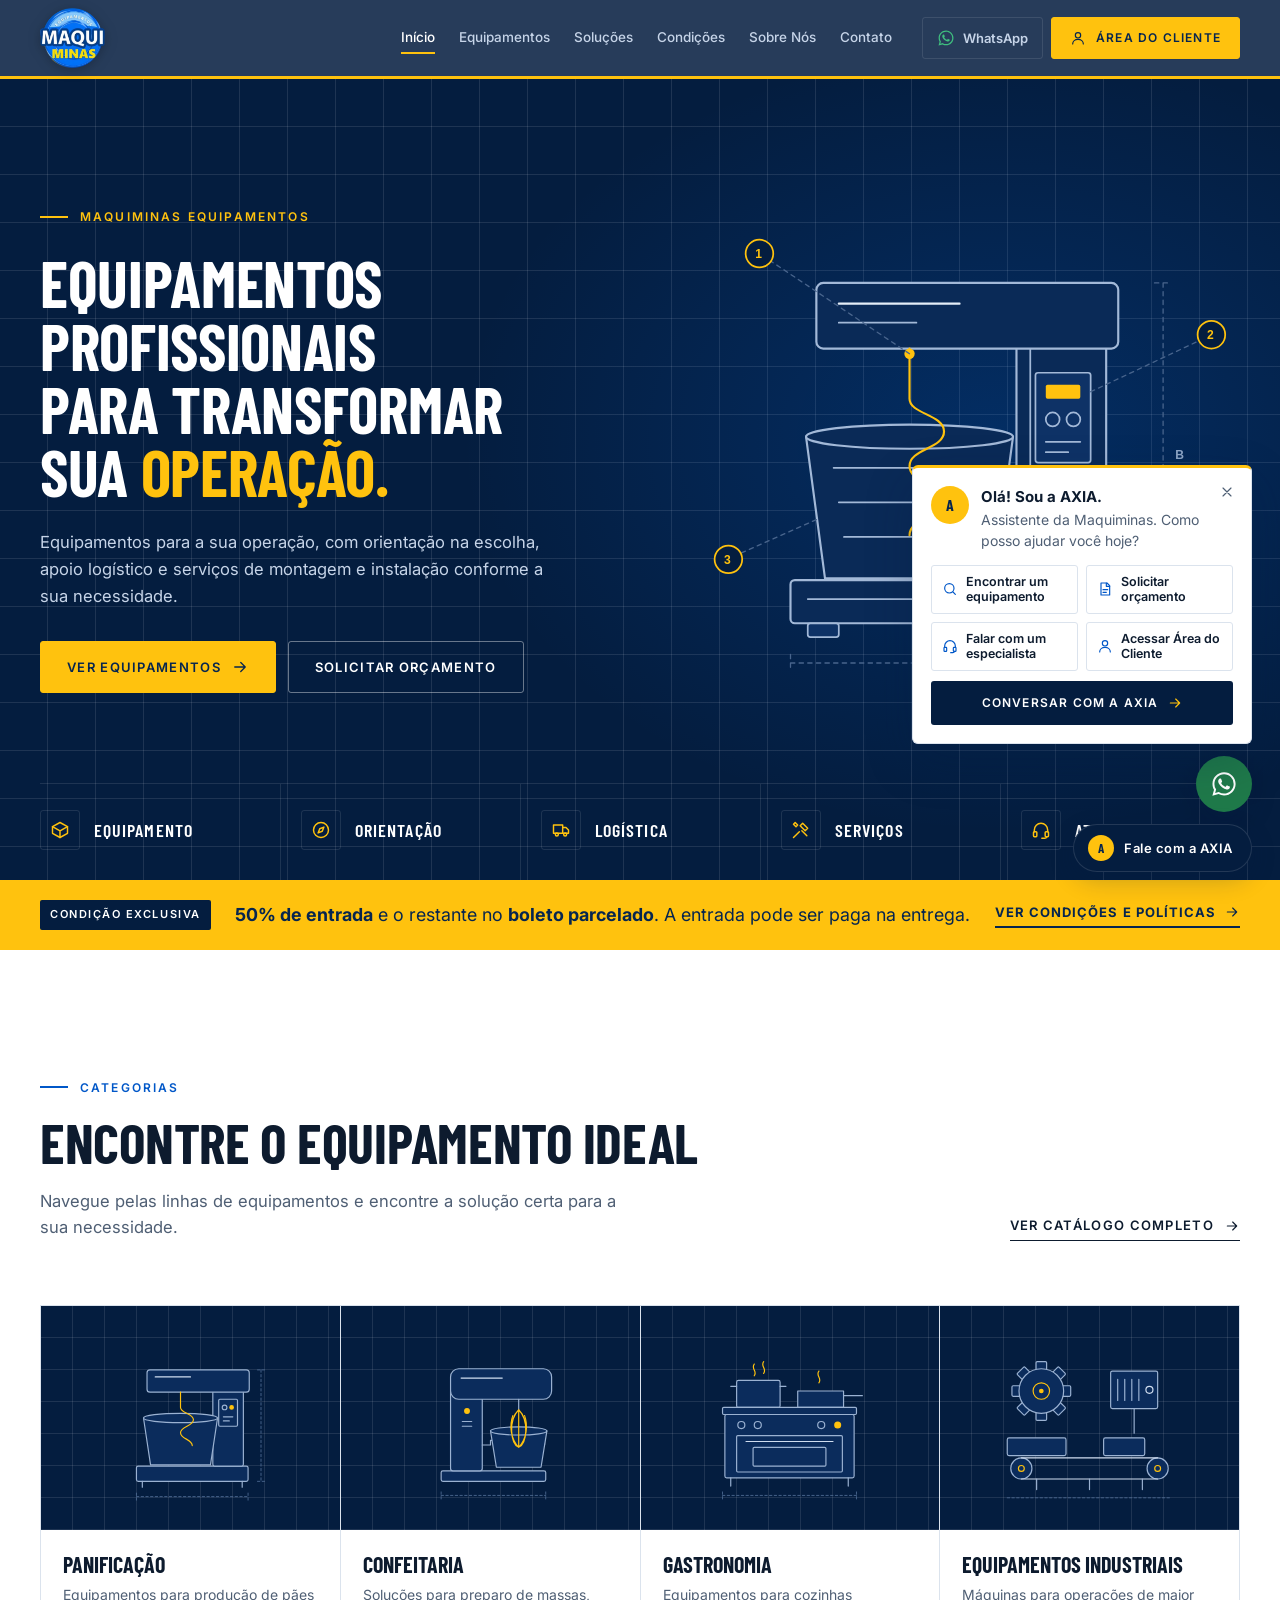
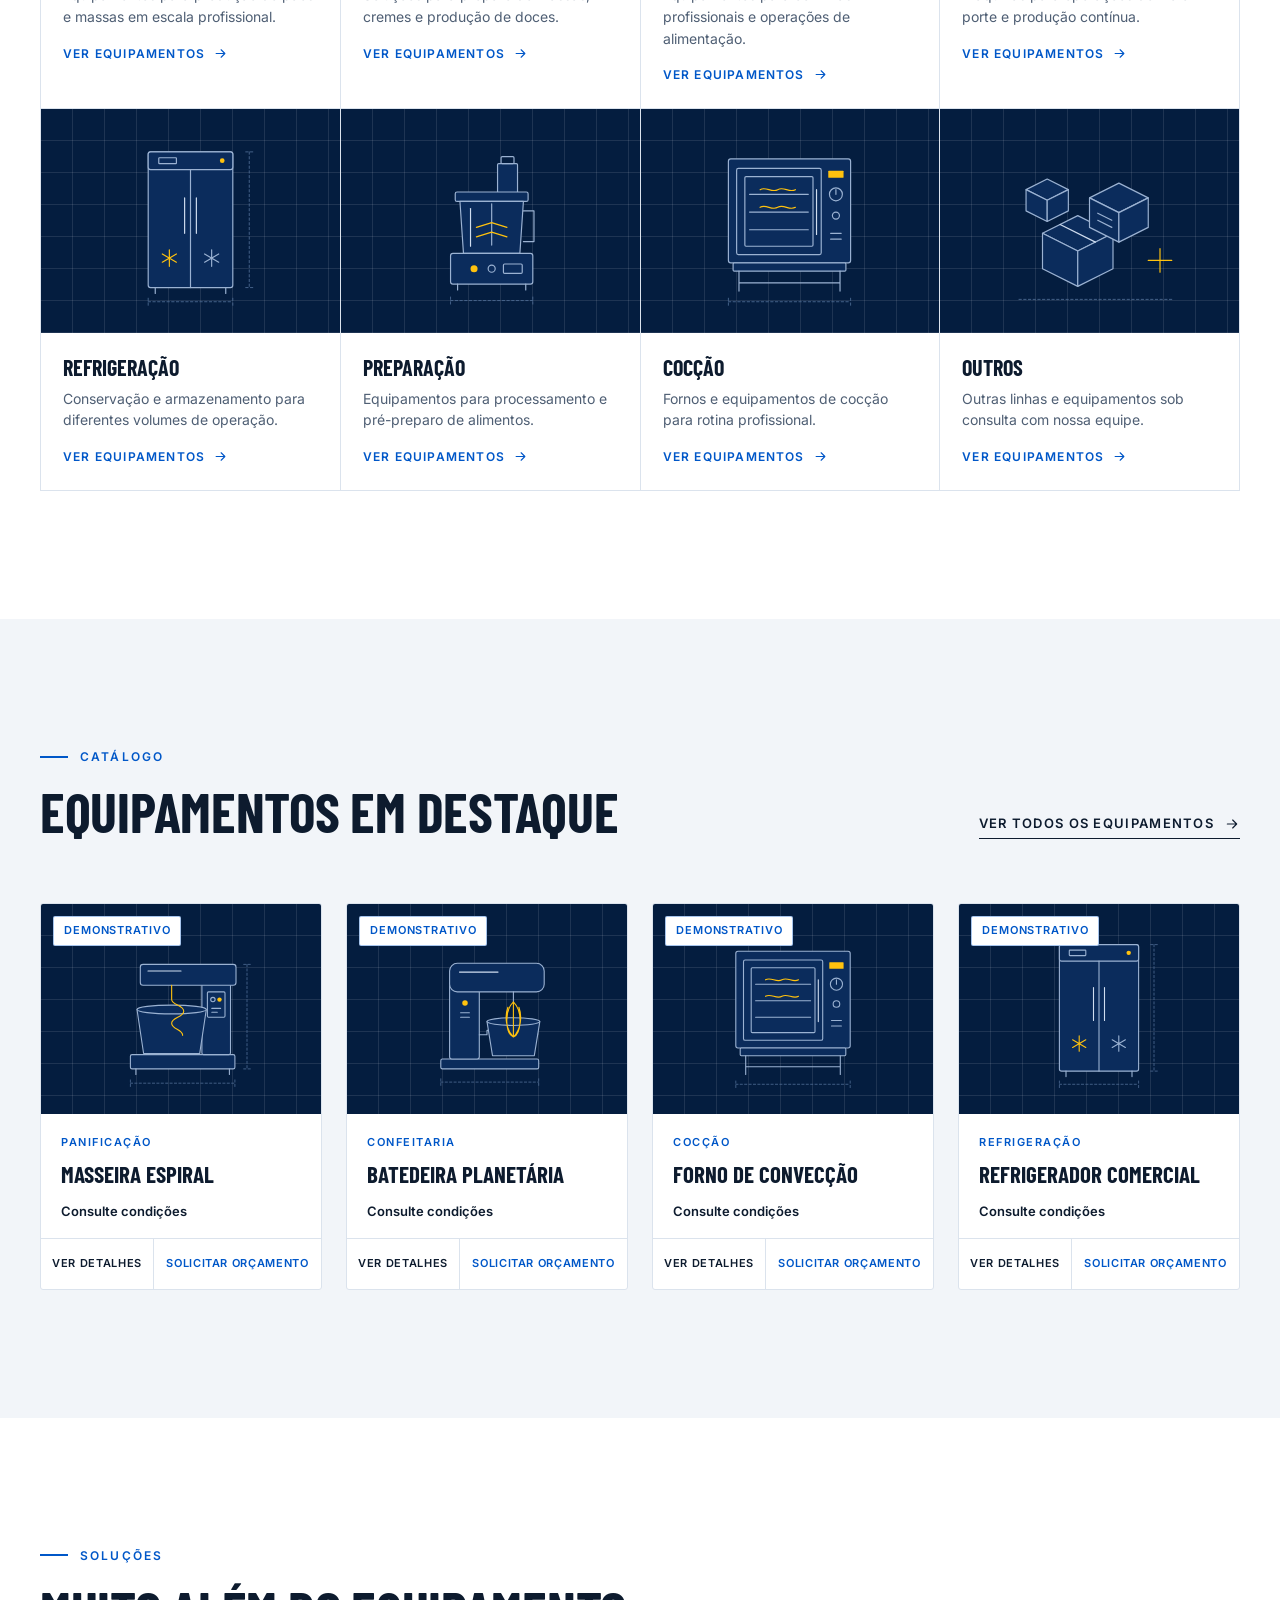
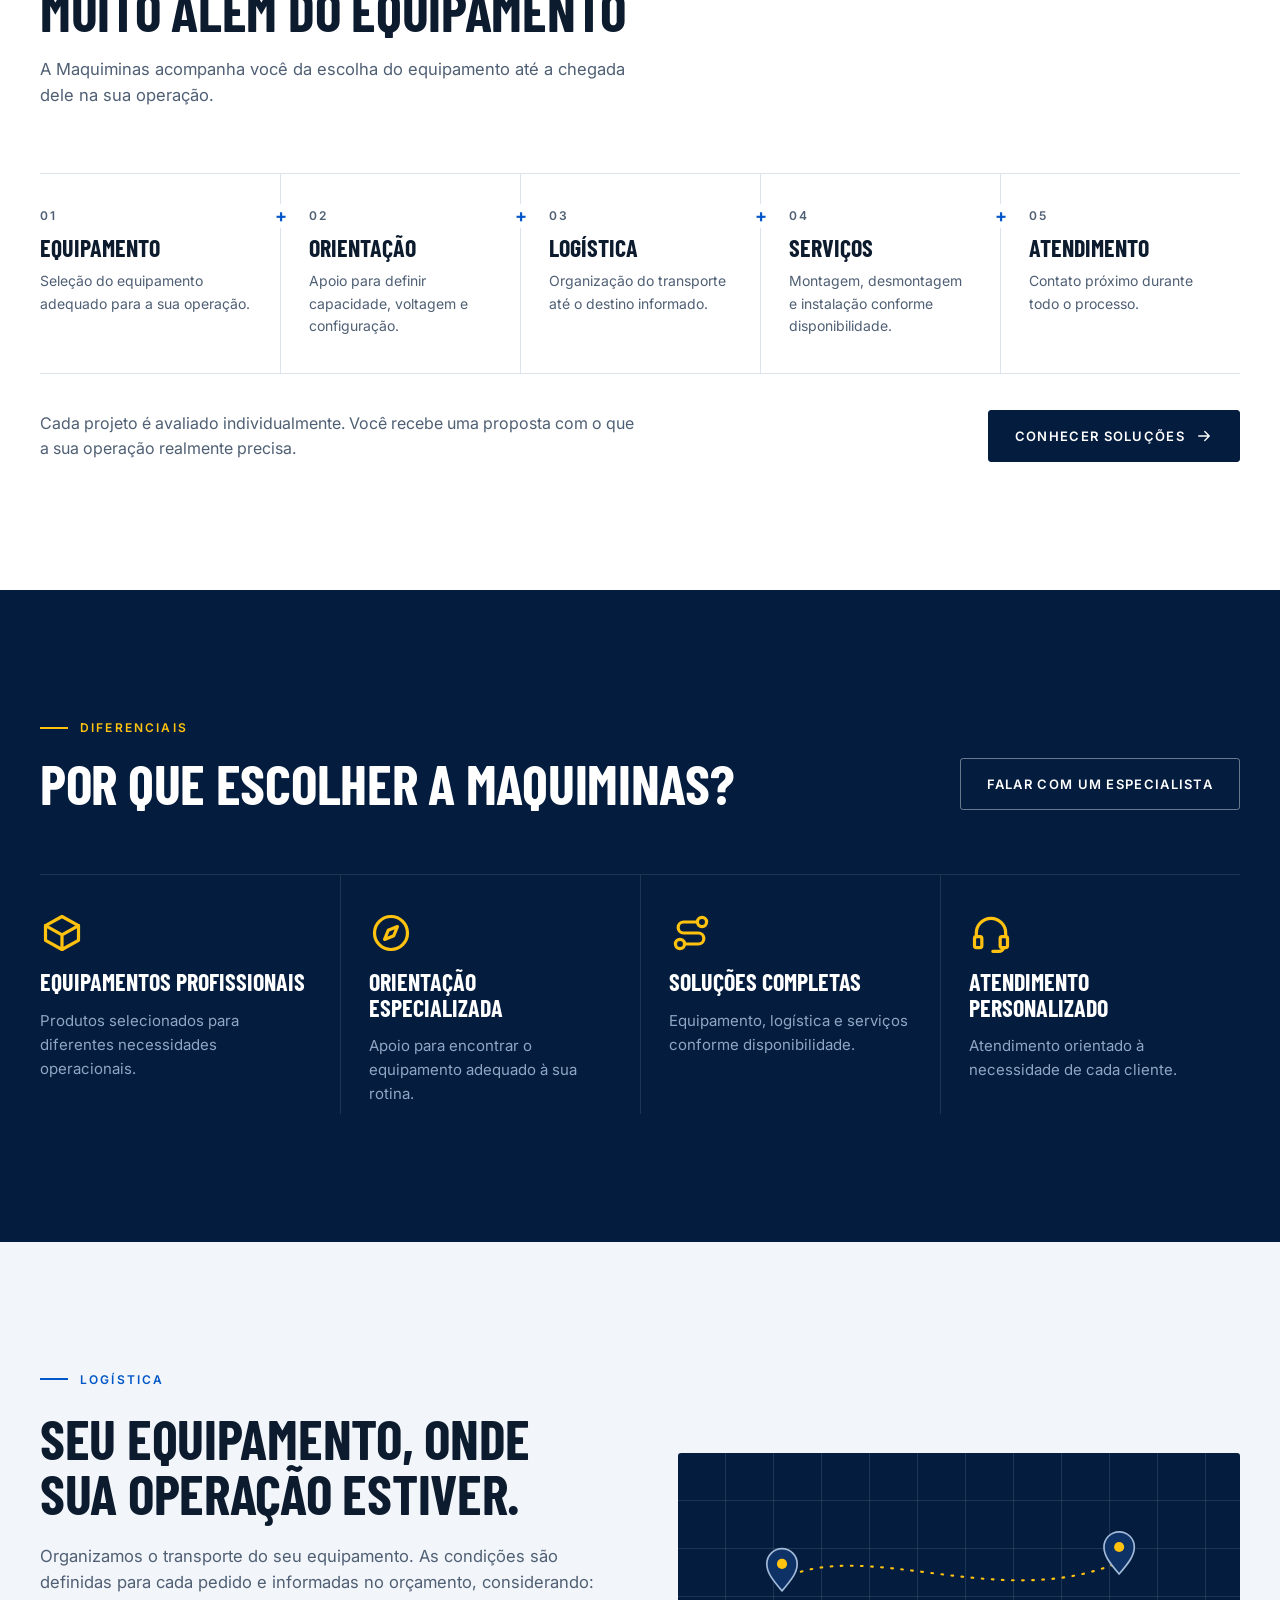
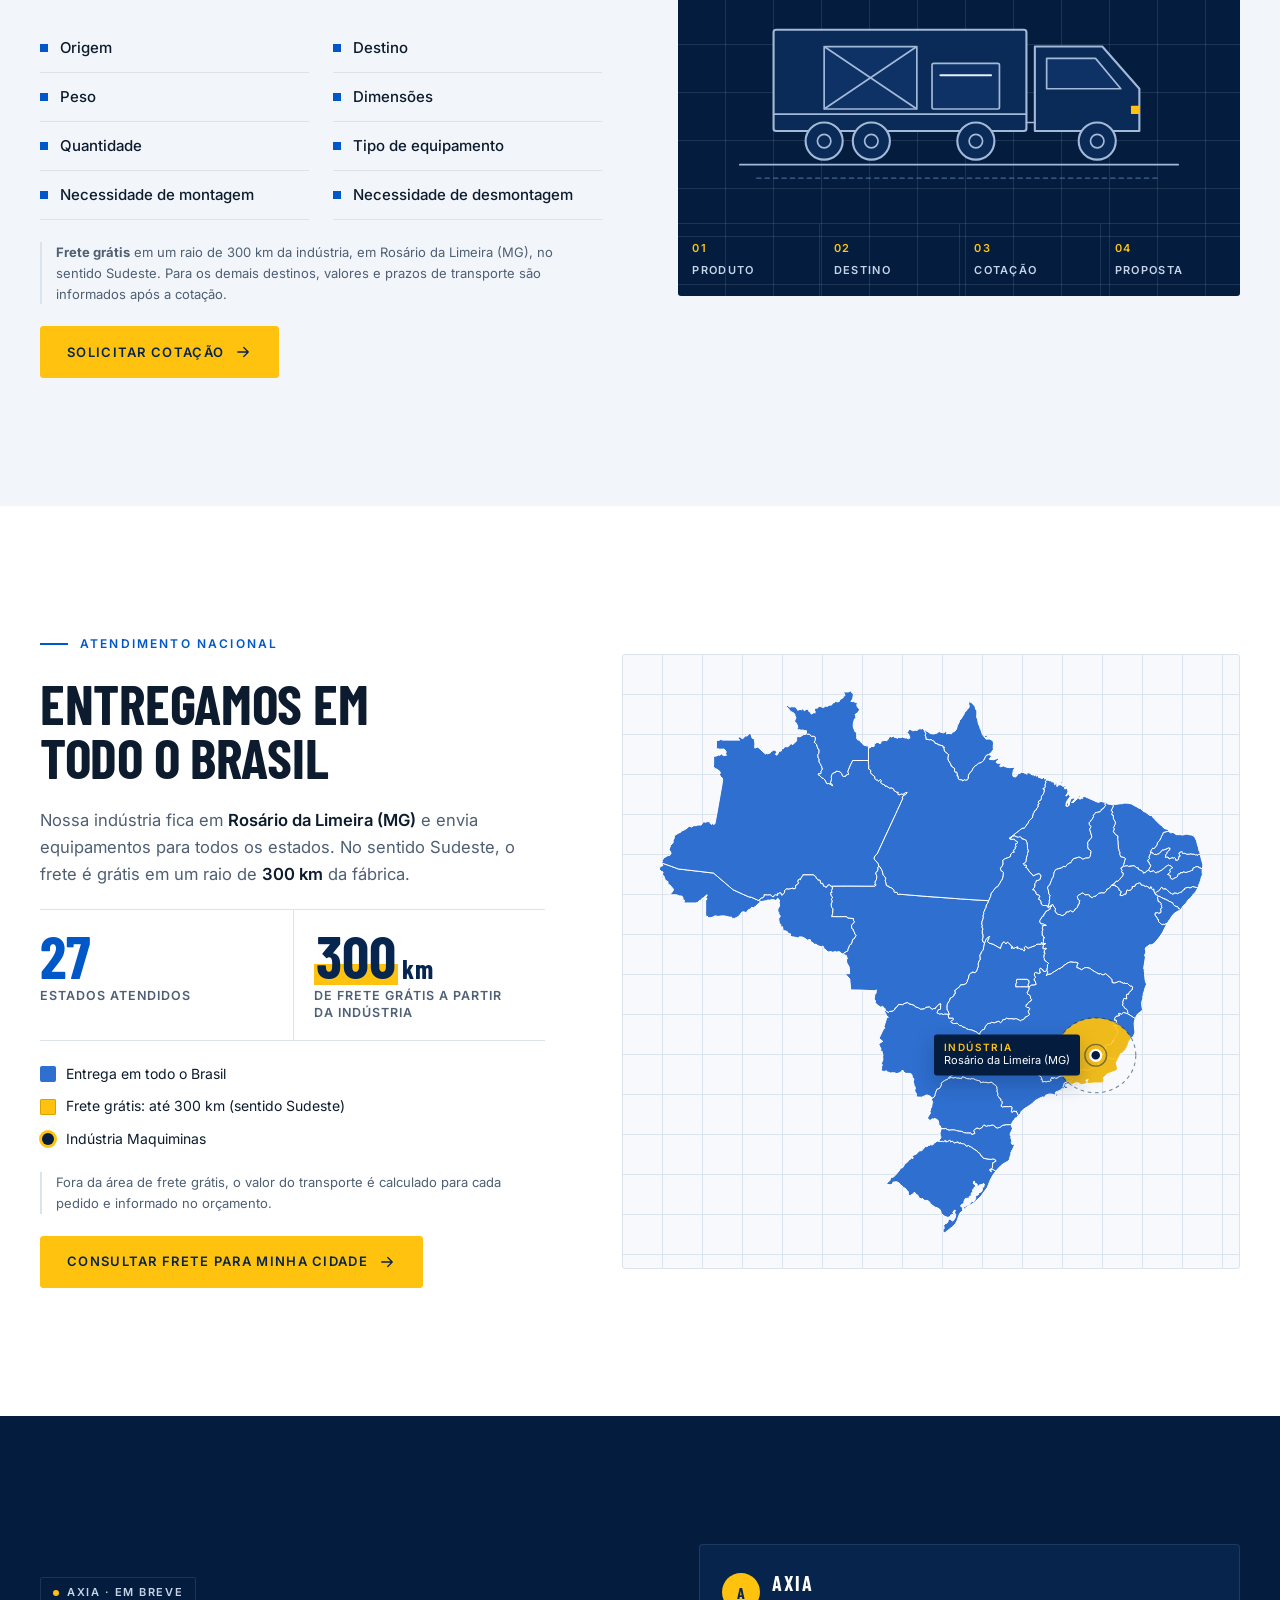
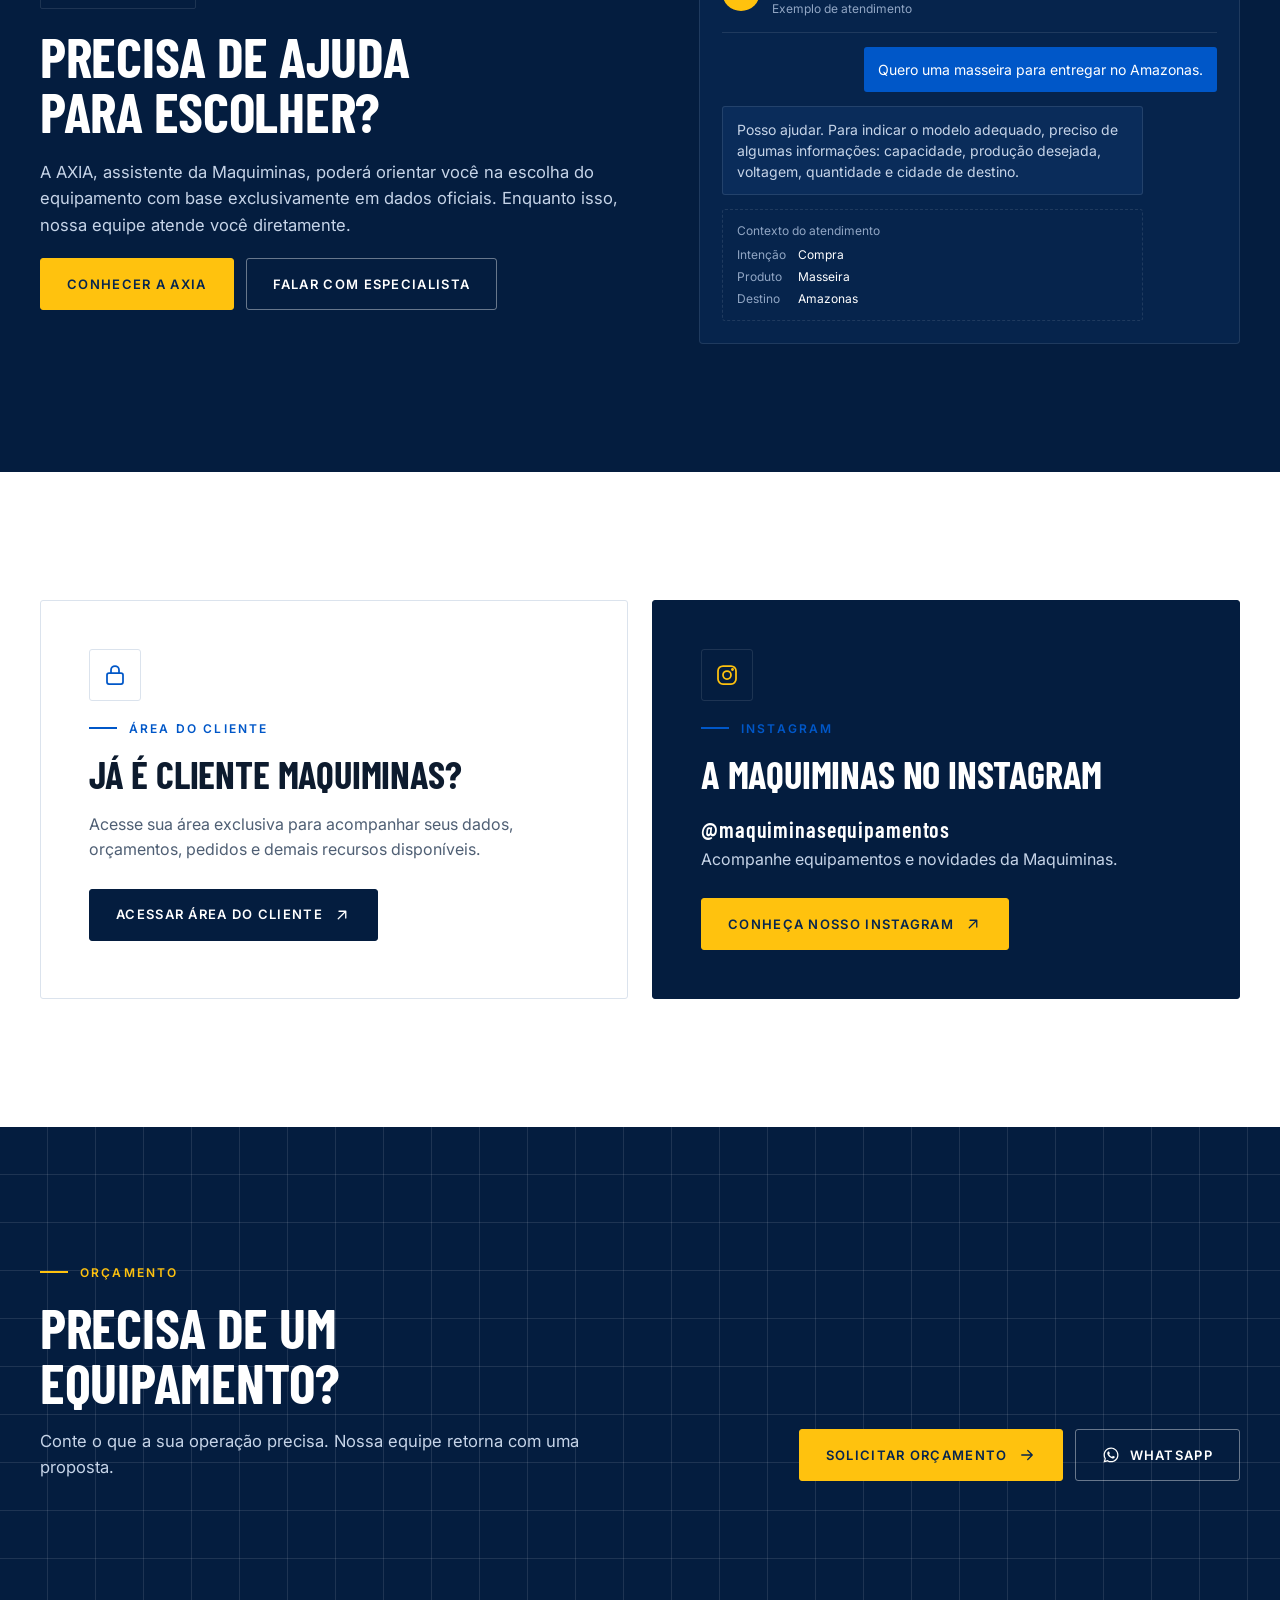
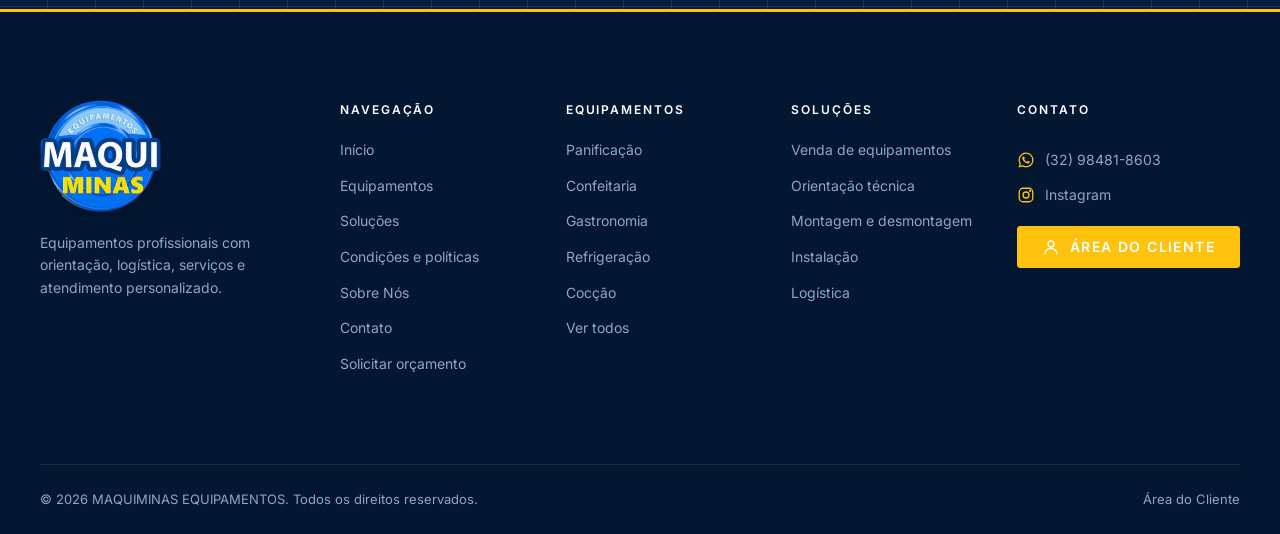
==== commit 8a6aee1b: "Atualização Site Condições" ====
--- a/index.html
+++ b/index.html
@@ -41,6 +41,7 @@
           <li><a class="nav__link" href="index.html" aria-current="page">Início</a></li>
           <li><a class="nav__link" href="pages/equipamentos.html">Equipamentos</a></li>
           <li><a class="nav__link" href="pages/solucoes.html">Soluções</a></li>
+          <li><a class="nav__link" href="pages/condicoes.html">Condições</a></li>
           <li><a class="nav__link" href="pages/sobre.html">Sobre Nós</a></li>
           <li><a class="nav__link" href="pages/contato.html">Contato</a></li>
         </ul>
@@ -83,6 +84,15 @@
           <li class="pillar"><span class="pillar__icon" data-icon="tools"></span><span class="pillar__label">Serviços</span></li>
           <li class="pillar"><span class="pillar__icon" data-icon="headset"></span><span class="pillar__label">Atendimento</span></li>
         </ul>
+      </div>
+    </section>
+
+    <!-- CONDIÇÃO DE PAGAMENTO -->
+    <section class="paybar" aria-label="Condição de pagamento">
+      <div class="container paybar__inner">
+        <span class="paybar__badge">Condição exclusiva</span>
+        <p class="paybar__text"><strong>50% de entrada</strong> e o restante no <strong>boleto parcelado</strong>. A entrada pode ser paga na entrega.</p>
+        <a class="paybar__link" href="pages/condicoes.html">Ver condições e políticas <span data-icon="arrow"></span></a>
       </div>
     </section>
 
@@ -199,9 +209,9 @@
             </div>
           </div>
           <ul class="presence__legend">
-            <li><i class="is-delivery" aria-hidden="true"></i>Entrega em todo o Brasil</li>
-            <li><i class="is-free" aria-hidden="true"></i>Frete grátis: até <span data-presence-radius-text>300 km</span> (sentido Sudeste)</li>
-            <li><i class="is-factory" aria-hidden="true"></i>Indústria Maquiminas</li>
+            <li><i class="is-delivery" aria-hidden="true"></i><span>Entrega em todo o Brasil</span></li>
+            <li><i class="is-free" aria-hidden="true"></i><span>Frete grátis: até <span data-presence-radius-text>300 km</span> (sentido Sudeste)</span></li>
+            <li><i class="is-factory" aria-hidden="true"></i><span>Indústria Maquiminas</span></li>
           </ul>
           <p class="note">Fora da área de frete grátis, o valor do transporte é calculado para cada pedido e informado no orçamento.</p>
           <a class="btn" href="pages/orcamento.html">Consultar frete para minha cidade <span class="arrow" data-icon="arrow"></span></a>
@@ -292,6 +302,7 @@
             <li><a href="index.html">Início</a></li>
             <li><a href="pages/equipamentos.html">Equipamentos</a></li>
             <li><a href="pages/solucoes.html">Soluções</a></li>
+            <li><a href="pages/condicoes.html">Condições e políticas</a></li>
             <li><a href="pages/sobre.html">Sobre Nós</a></li>
             <li><a href="pages/contato.html">Contato</a></li>
             <li><a href="pages/orcamento.html">Solicitar orçamento</a></li>
--- a/css/header.css
+++ b/css/header.css
@@ -139,6 +139,12 @@
 .nav-toggle[aria-expanded='true'] span { background: transparent; }
 .nav-toggle[aria-expanded='true'] span::before { transform: rotate(45deg); }
 .nav-toggle[aria-expanded='true'] span::after { transform: rotate(-45deg); }
+
+@media (min-width: 1081px) and (max-width: 1280px) {
+  .site-header__inner { gap: 20px; }
+  .nav__link { padding: 0 10px; font-size: 13.5px; }
+  .nav__link::after { left: 10px; right: 10px; }
+}
 
 @media (max-width: 1080px) {
   /* backdrop-filter turns the header into the containing block of the fixed nav */
--- a/css/home.css
+++ b/css/home.css
@@ -81,6 +81,42 @@
   letter-spacing: 0.06em;
   text-transform: uppercase;
 }
+
+/* ---------- Payment bar ---------- */
+.paybar { background: var(--c-yellow); color: var(--c-on-yellow); }
+.paybar__inner {
+  display: flex;
+  flex-wrap: wrap;
+  align-items: center;
+  gap: 12px 24px;
+  padding-block: 20px;
+}
+.paybar__badge {
+  flex: none;
+  padding: 6px 10px;
+  border-radius: 2px;
+  background: var(--c-ink);
+  color: #fff;
+  font-size: 11px;
+  font-weight: 600;
+  letter-spacing: 0.14em;
+  text-transform: uppercase;
+}
+.paybar__text { flex: 1 1 320px; font-size: clamp(15px, 1.4vw, 18px); line-height: 1.45; }
+.paybar__text strong { font-weight: 700; }
+.paybar__link {
+  display: inline-flex;
+  align-items: center;
+  gap: 8px;
+  font-size: 13px;
+  font-weight: 700;
+  letter-spacing: 0.08em;
+  text-transform: uppercase;
+  border-bottom: 2px solid currentColor;
+  padding-bottom: 3px;
+}
+.paybar__link svg { width: 16px; height: 16px; transition: transform 0.2s var(--ease); }
+.paybar__link:hover svg { transform: translateX(3px); }
 
 /* ---------- Categories ---------- */
 .cat-grid {
--- a/css/products.css
+++ b/css/products.css
@@ -320,6 +320,20 @@
 .commercial dd { margin: 6px 0 0; font-weight: 600; }
 
 .product__ctas { display: grid; grid-template-columns: repeat(2, minmax(0, 1fr)); gap: 12px; }
+.product__terms {
+  display: grid;
+  gap: 12px;
+  padding: 18px;
+  border-left: 4px solid var(--c-yellow);
+  background: #fffaeb;
+  border-radius: var(--radius);
+}
+.product__terms ul { display: grid; gap: 10px; }
+.product__terms li { display: flex; gap: 10px; font-size: 14px; line-height: 1.45; color: var(--c-muted); }
+.product__terms li strong { color: var(--c-text); }
+.product__terms li svg { width: 18px; height: 18px; flex: none; margin-top: 1px; color: var(--c-on-yellow); }
+.product__terms a { display: inline-flex; align-items: center; gap: 6px; justify-self: start; font-size: 13px; font-weight: 600; color: var(--c-accent); border-bottom: 1px solid currentColor; }
+.product__terms a svg { width: 14px; height: 14px; }
 .product__services {
   display: grid;
   gap: 10px;
--- a/css/axia.css
+++ b/css/axia.css
@@ -208,6 +208,7 @@
   border-radius: 4px;
   font-size: 14px;
   line-height: 1.5;
+  white-space: pre-line;
   animation: msgIn 0.3s var(--ease);
 }
 .axia-msg--bot { align-self: flex-start; background: var(--c-white); border: 1px solid var(--c-line); }
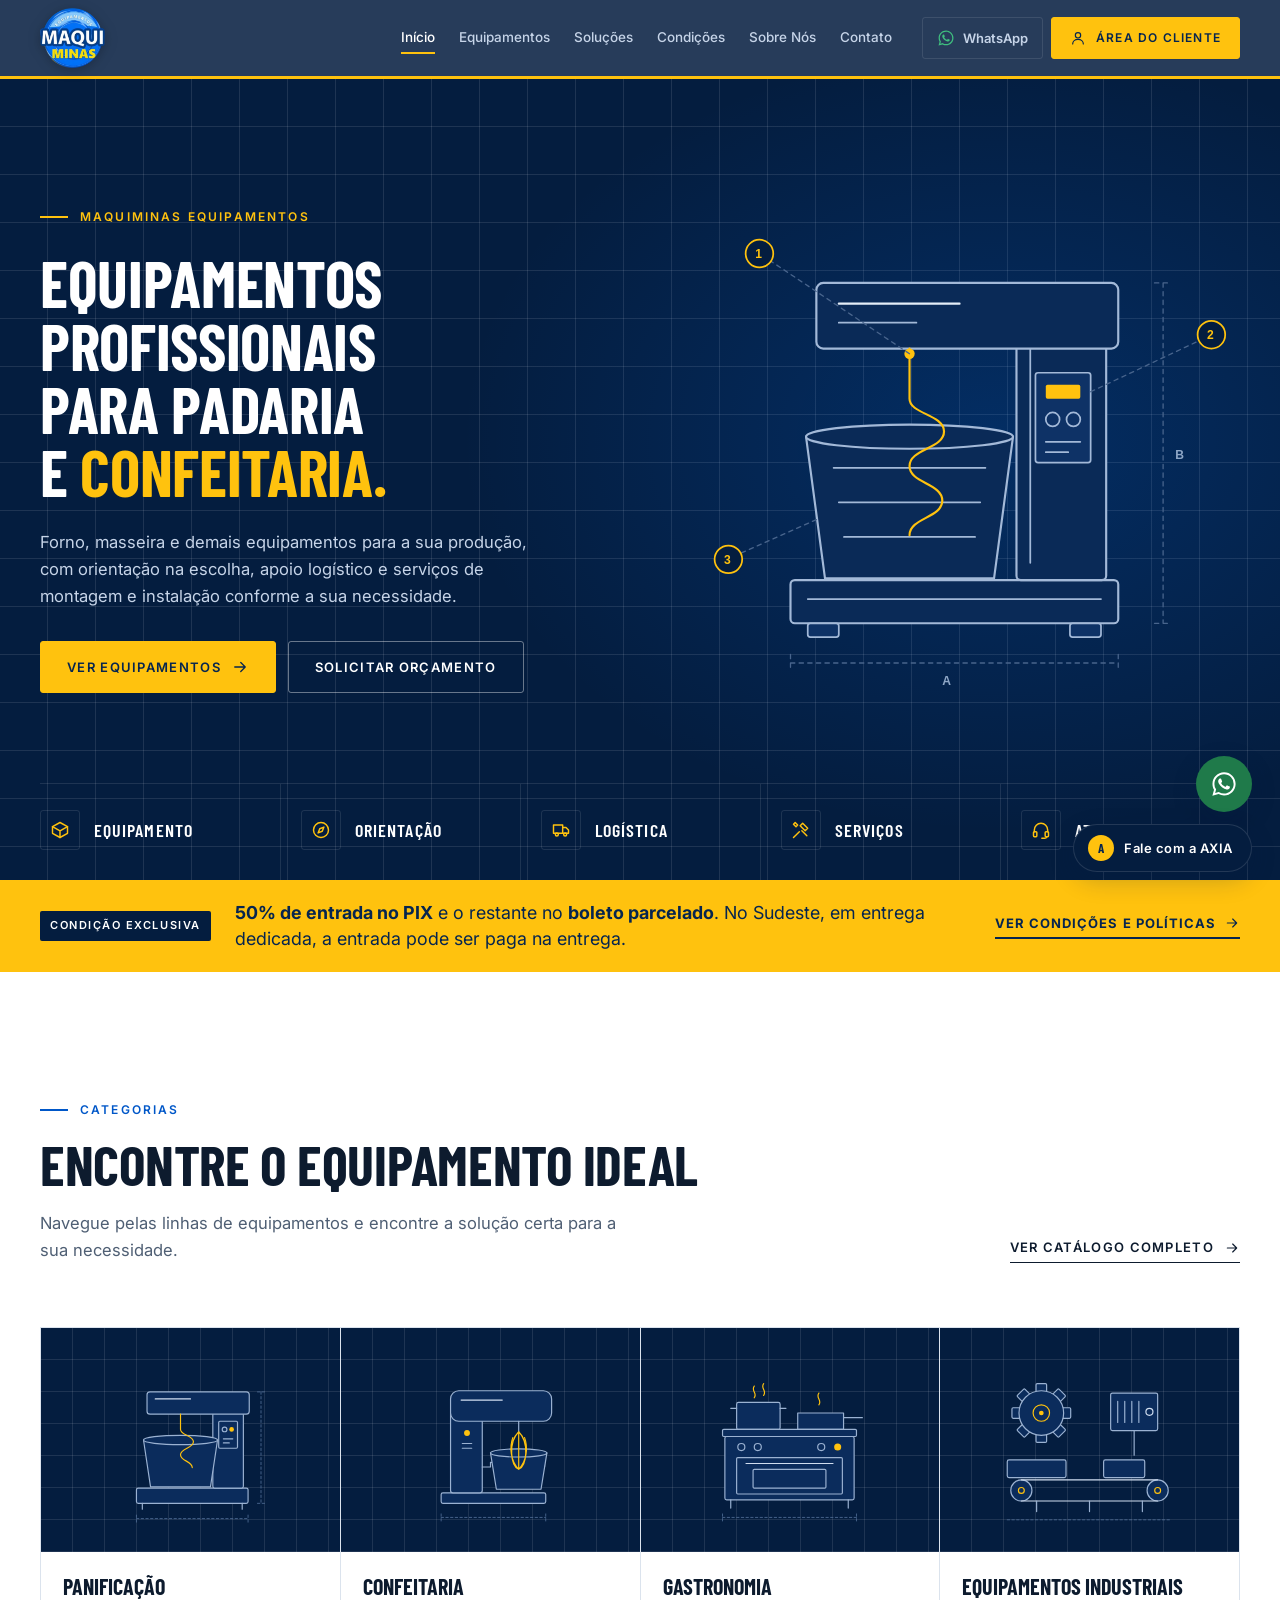
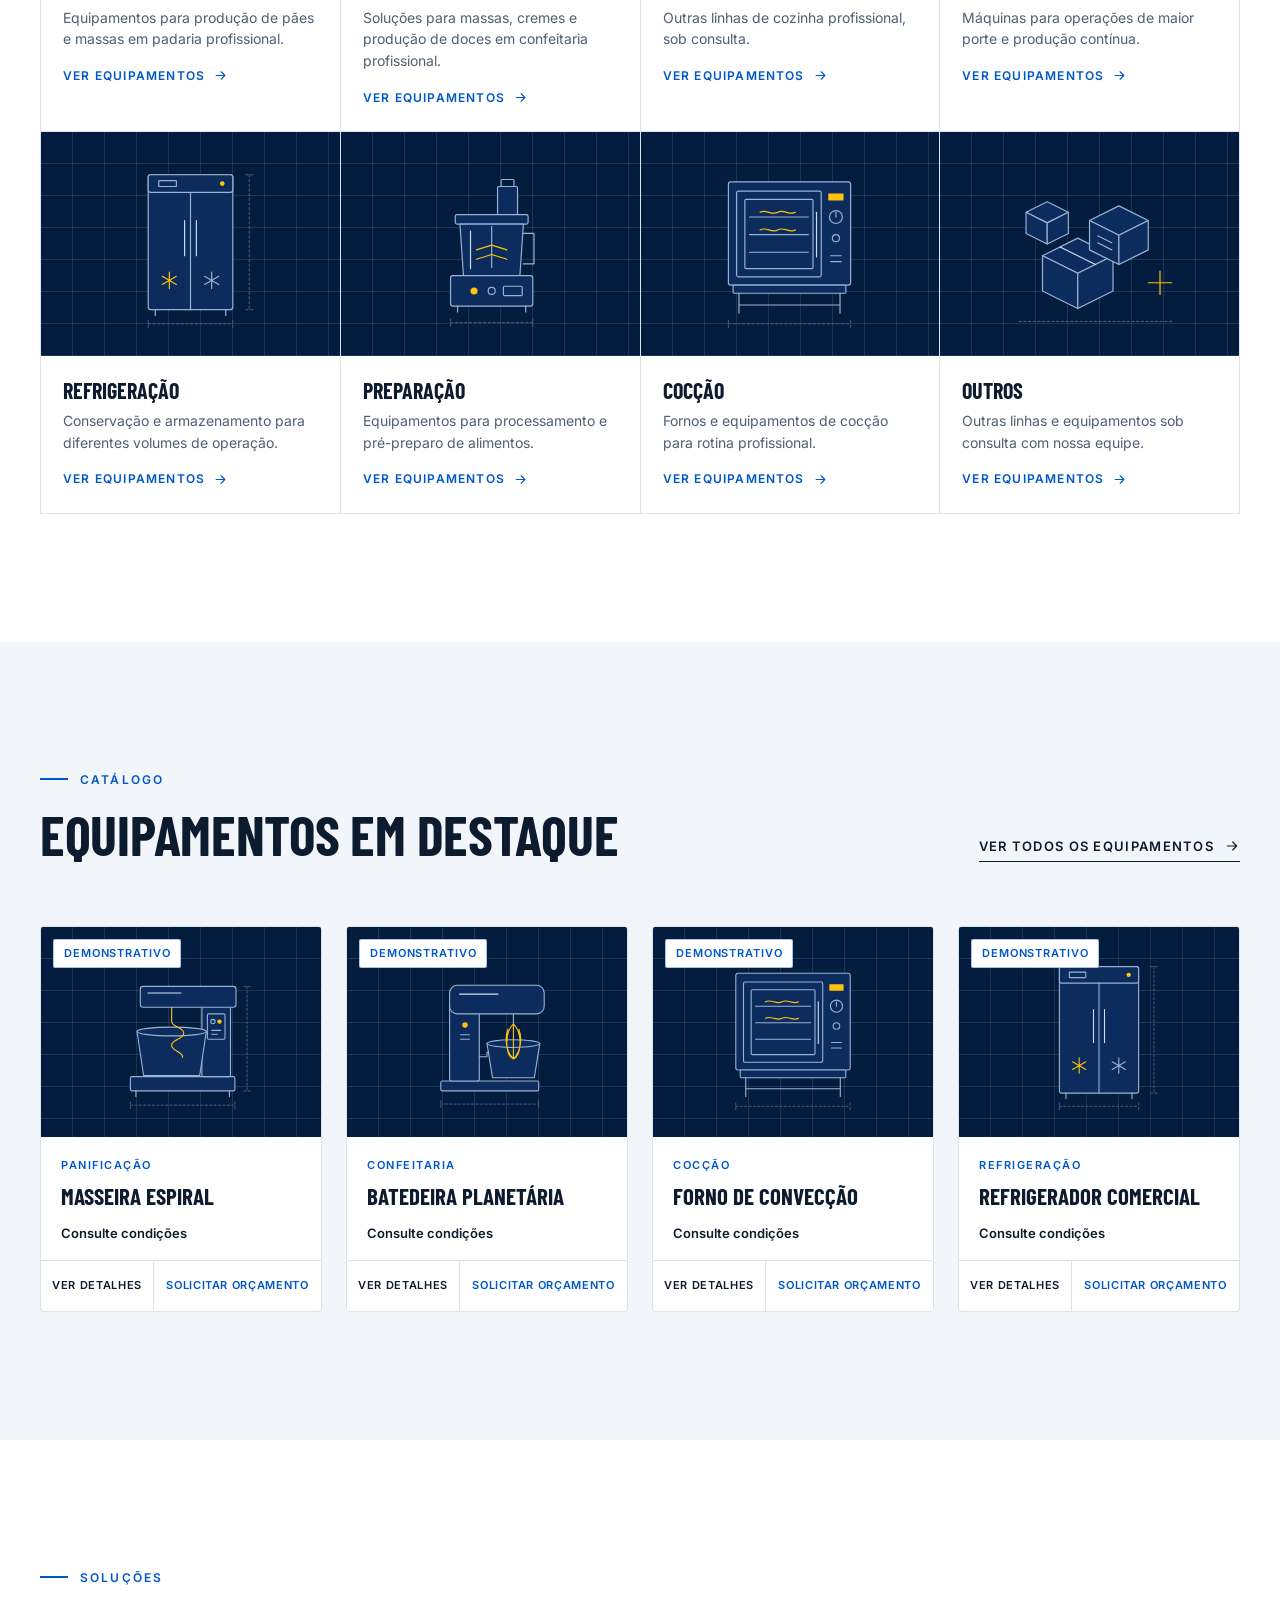
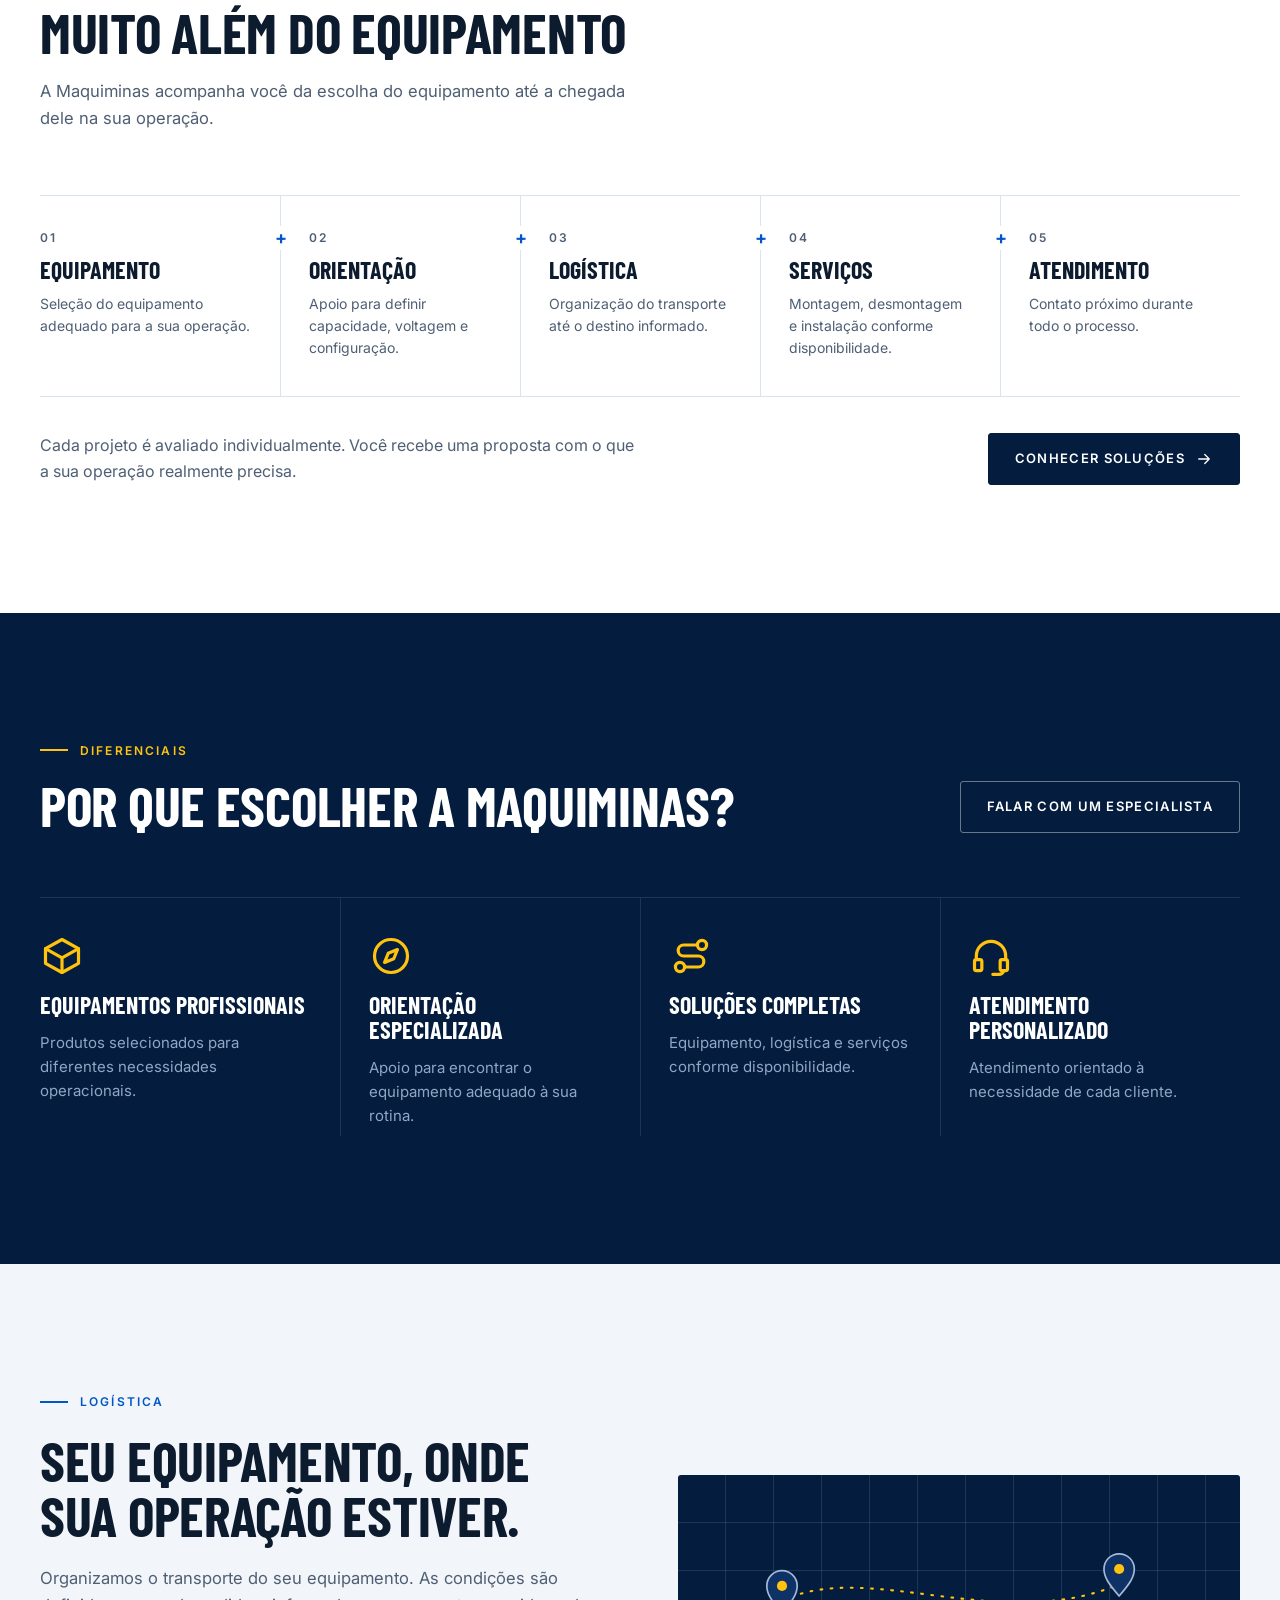
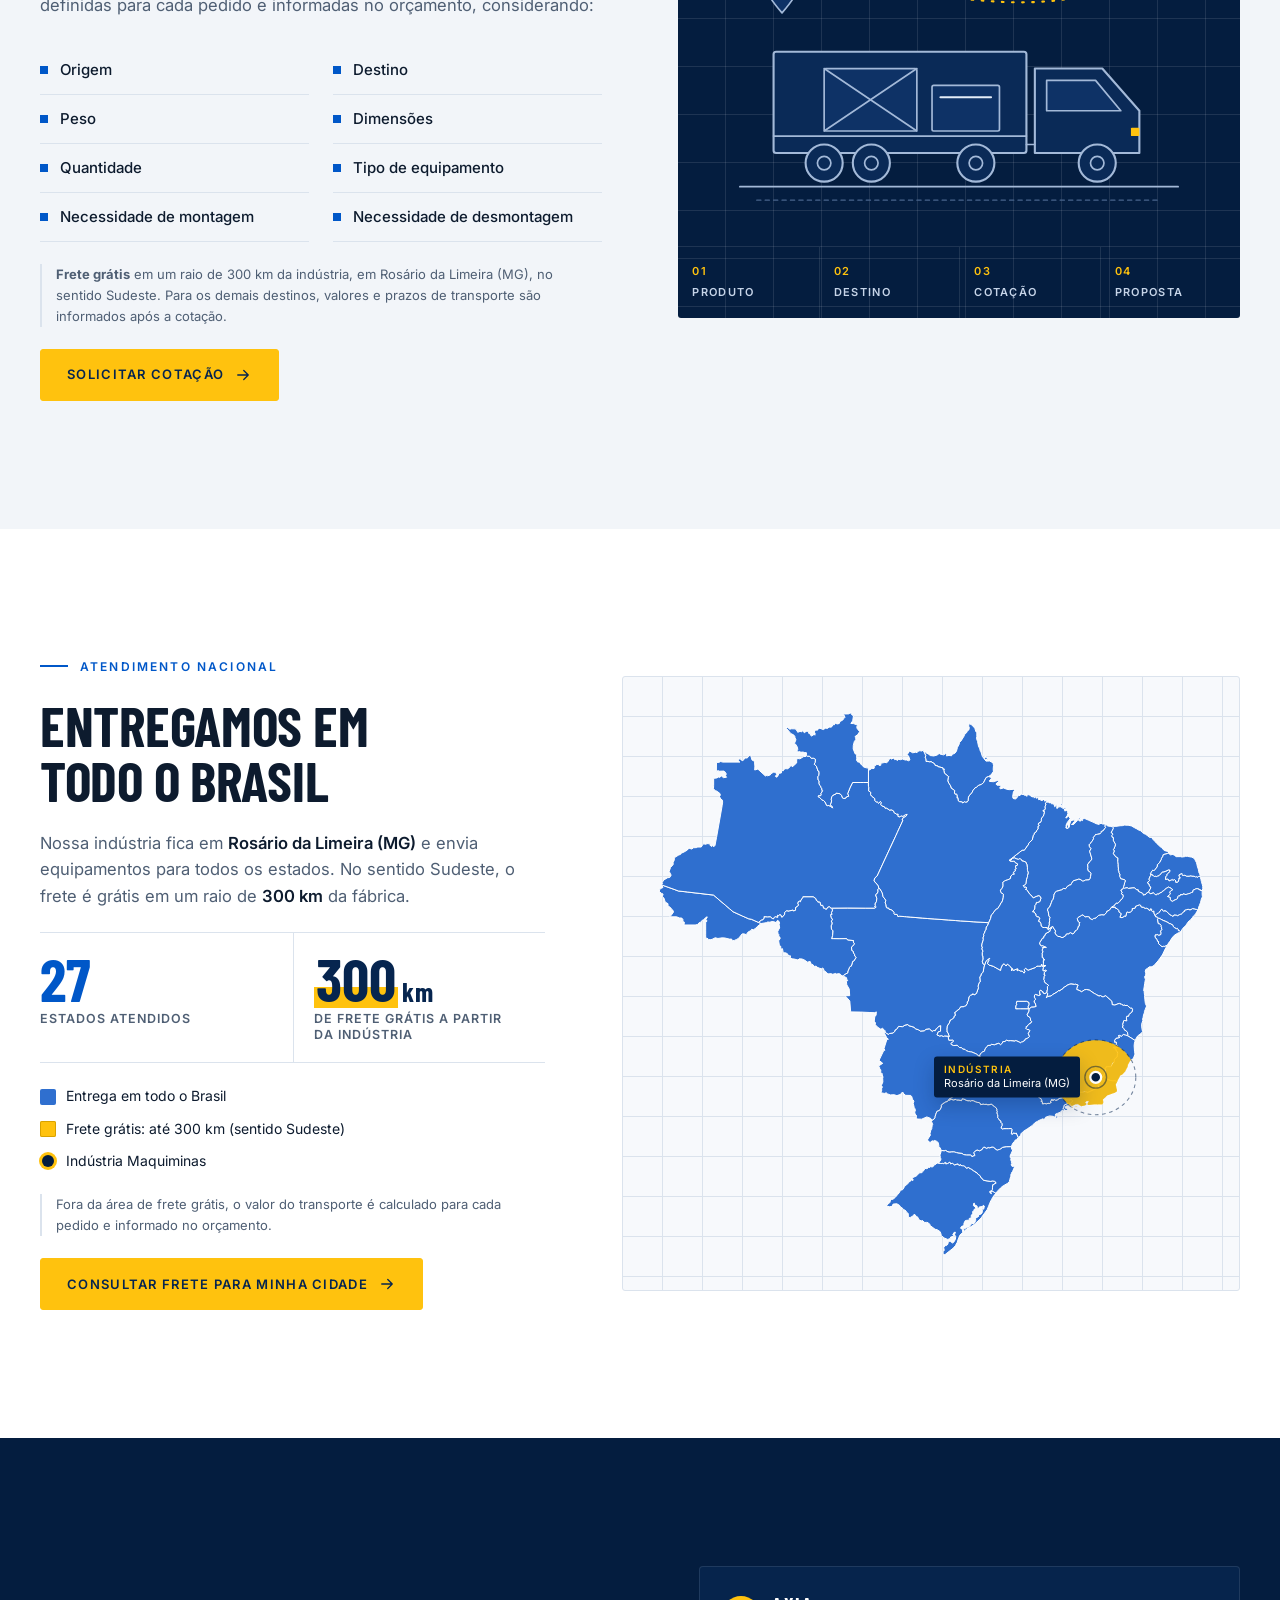
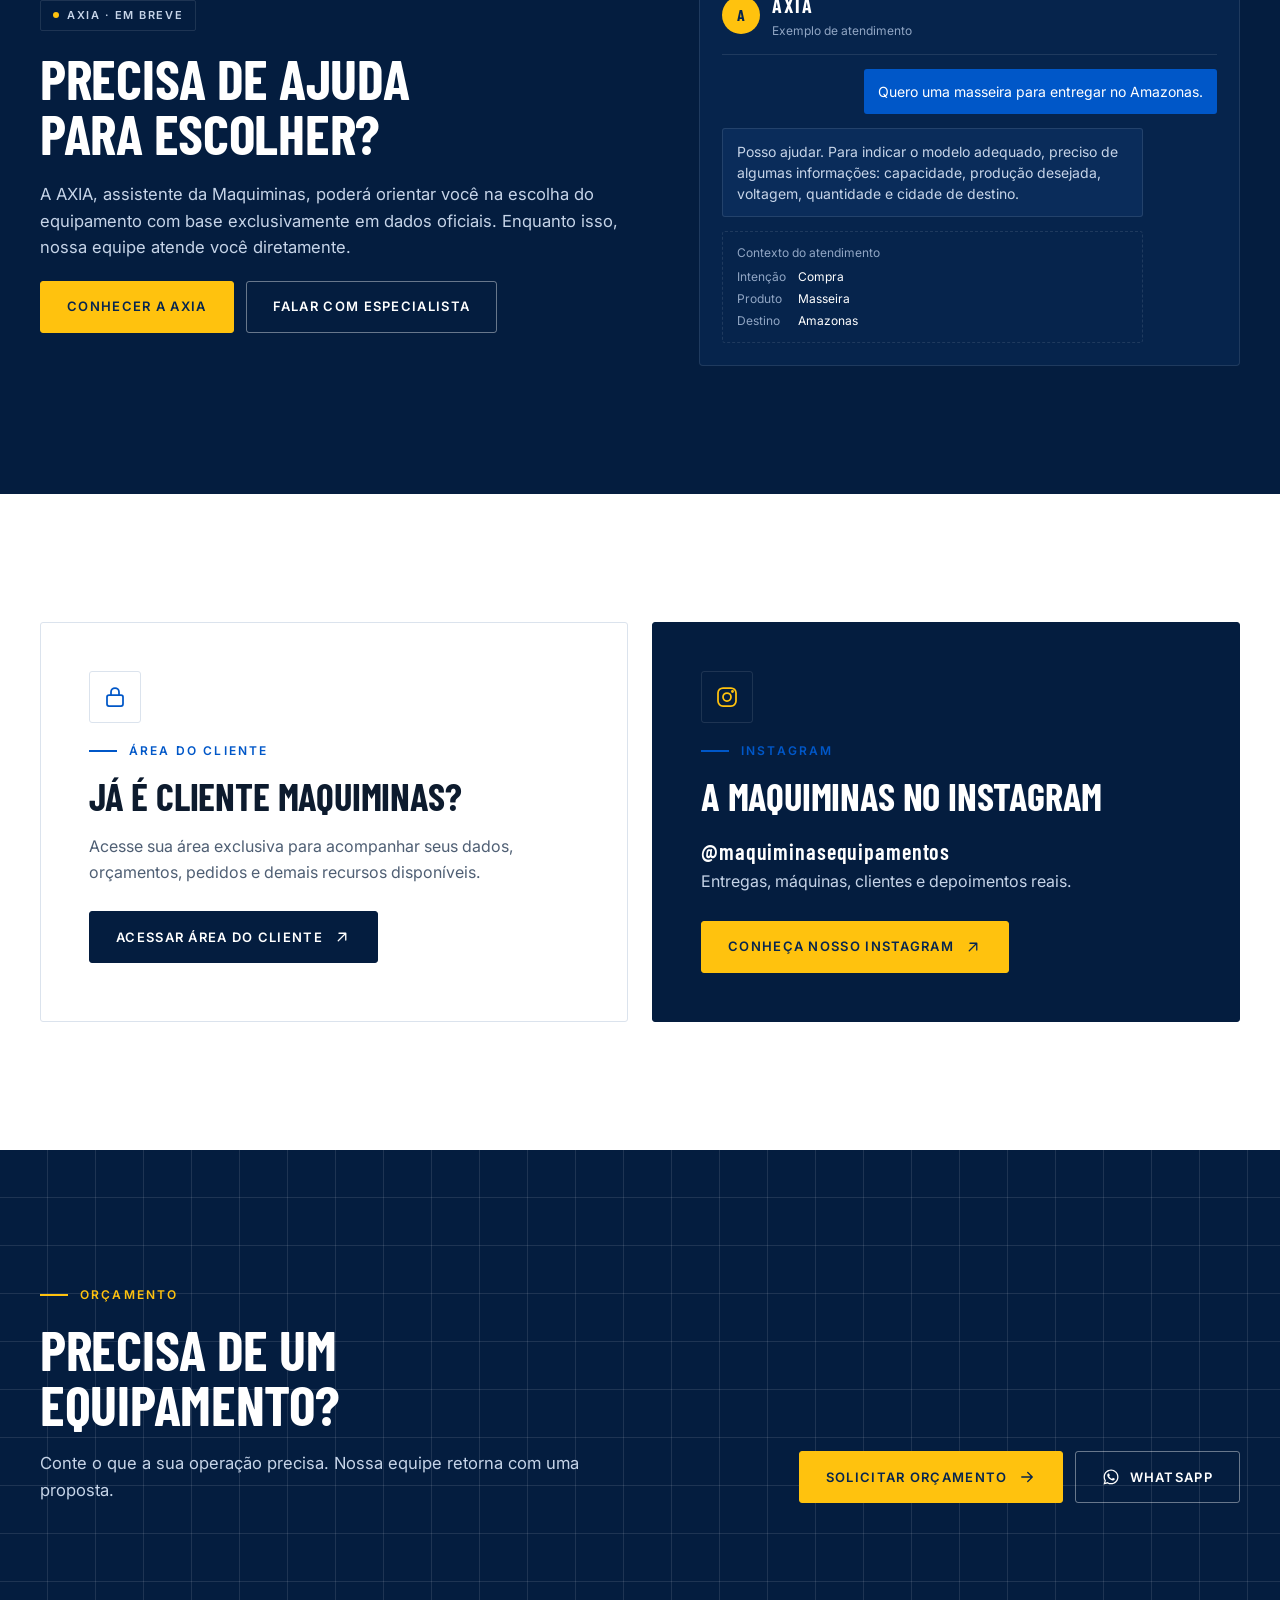
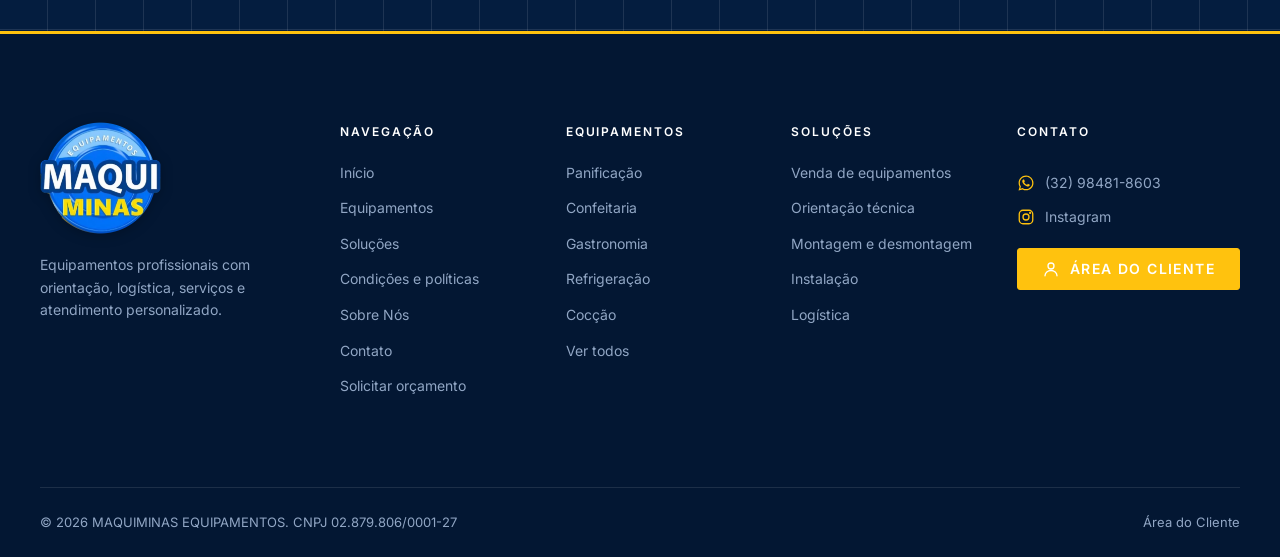
==== commit 76c8e226: "Publica políticas comerciais, dados institucionais e catálogo demonstrativo, sem mídia de reunião. C" ====
--- a/index.html
+++ b/index.html
@@ -3,16 +3,16 @@
 <head>
   <meta charset="utf-8">
   <meta name="viewport" content="width=device-width, initial-scale=1">
-  <title>Maquiminas Equipamentos | Equipamentos Profissionais</title>
-  <meta name="description" content="Equipamentos profissionais com orientação especializada, logística e serviços. Encontre o equipamento certo e solicite um orçamento com a Maquiminas Equipamentos.">
+  <title>Maquiminas Equipamentos | Padaria e confeitaria</title>
+  <meta name="description" content="Equipamentos profissionais para padaria e confeitaria, com orientação, logística e serviços. Solicite um orçamento com a Maquiminas Equipamentos.">
   <meta name="theme-color" content="#041d3f">
   <link rel="icon" href="assets/icons/favicon.png" type="image/png">
   <link rel="apple-touch-icon" href="assets/icons/apple-touch-icon.png">
   <meta property="og:type" content="website">
   <meta property="og:locale" content="pt_BR">
   <meta property="og:site_name" content="Maquiminas Equipamentos">
-  <meta property="og:title" content="Maquiminas Equipamentos | Equipamentos Profissionais">
-  <meta property="og:description" content="Equipamentos profissionais com orientação especializada, logística e serviços.">
+  <meta property="og:title" content="Maquiminas Equipamentos | Padaria e confeitaria">
+  <meta property="og:description" content="Equipamentos profissionais para padaria e confeitaria, com orientação, logística e serviços.">
   <meta property="og:image" content="assets/images/og-image.png">
   <meta name="twitter:card" content="summary_large_image">
   <link rel="preconnect" href="https://fonts.googleapis.com">
@@ -65,8 +65,8 @@
         <div class="hero__grid">
           <div class="hero__content on-dark">
             <span class="eyebrow">Maquiminas Equipamentos</span>
-            <h1 id="hero-title" class="display h1">Equipamentos profissionais para transformar sua <em>operação.</em></h1>
-            <p class="lead">Equipamentos para a sua operação, com orientação na escolha, apoio logístico e serviços de montagem e instalação conforme a sua necessidade.</p>
+            <h1 id="hero-title" class="display h1">Equipamentos profissionais para padaria e <em>confeitaria.</em></h1>
+            <p class="lead">Forno, masseira e demais equipamentos para a sua produção, com orientação na escolha, apoio logístico e serviços de montagem e instalação conforme a sua necessidade.</p>
             <div class="btn-row">
               <a class="btn" href="pages/equipamentos.html">Ver equipamentos <span class="arrow" data-icon="arrow"></span></a>
               <a class="btn btn--ghost-light" href="pages/orcamento.html">Solicitar orçamento</a>
@@ -91,7 +91,7 @@
     <section class="paybar" aria-label="Condição de pagamento">
       <div class="container paybar__inner">
         <span class="paybar__badge">Condição exclusiva</span>
-        <p class="paybar__text"><strong>50% de entrada</strong> e o restante no <strong>boleto parcelado</strong>. A entrada pode ser paga na entrega.</p>
+        <p class="paybar__text"><strong>50% de entrada no PIX</strong> e o restante no <strong>boleto parcelado</strong>. No Sudeste, em entrega dedicada, a entrada pode ser paga na entrega.</p>
         <a class="paybar__link" href="pages/condicoes.html">Ver condições e políticas <span data-icon="arrow"></span></a>
       </div>
     </section>
@@ -263,7 +263,7 @@
           <span class="panel__icon" data-icon="instagram"></span>
           <span class="eyebrow">Instagram</span>
           <h2 class="display">A Maquiminas no Instagram</h2>
-          <p><span class="handle" data-config-text="instagramUsuario">@maquiminasequipamentos</span><br>Acompanhe equipamentos e novidades da Maquiminas.</p>
+          <p><span class="handle" data-config-text="instagramUsuario">@maquiminasequipamentos</span><br>Entregas, máquinas, clientes e depoimentos reais.</p>
           <div class="btn-row">
             <a class="btn" href="https://www.instagram.com/maquiminasequipamentos/" data-config-link="instagram" target="_blank" rel="noopener">Conheça nosso Instagram <span class="arrow" data-icon="arrow-up-right"></span></a>
           </div>
@@ -339,7 +339,7 @@
         </div>
       </div>
       <div class="footer-bottom">
-        <p>© <span data-year>2026</span> MAQUIMINAS EQUIPAMENTOS. Todos os direitos reservados.</p>
+        <p>© <span data-year>2026</span> MAQUIMINAS EQUIPAMENTOS. <span data-empresa-cnpj></span></p>
         <a href="https://saa-s-callinfo.vercel.app/login.html" data-config-link="areaCliente" target="_blank" rel="noopener">Área do Cliente</a>
       </div>
     </div>
--- a/css/footer.css
+++ b/css/footer.css
@@ -15,6 +15,7 @@
 .footer-brand { display: grid; gap: 20px; align-content: start; justify-items: start; }
 .footer-brand .brand { color: #fff; }
 .footer-brand p { font-size: 14px; max-width: 34ch; }
+.footer-bottom [data-empresa-cnpj] { white-space: nowrap; }
 .footer-col h2 {
   margin-bottom: 18px;
   font-size: 12px;
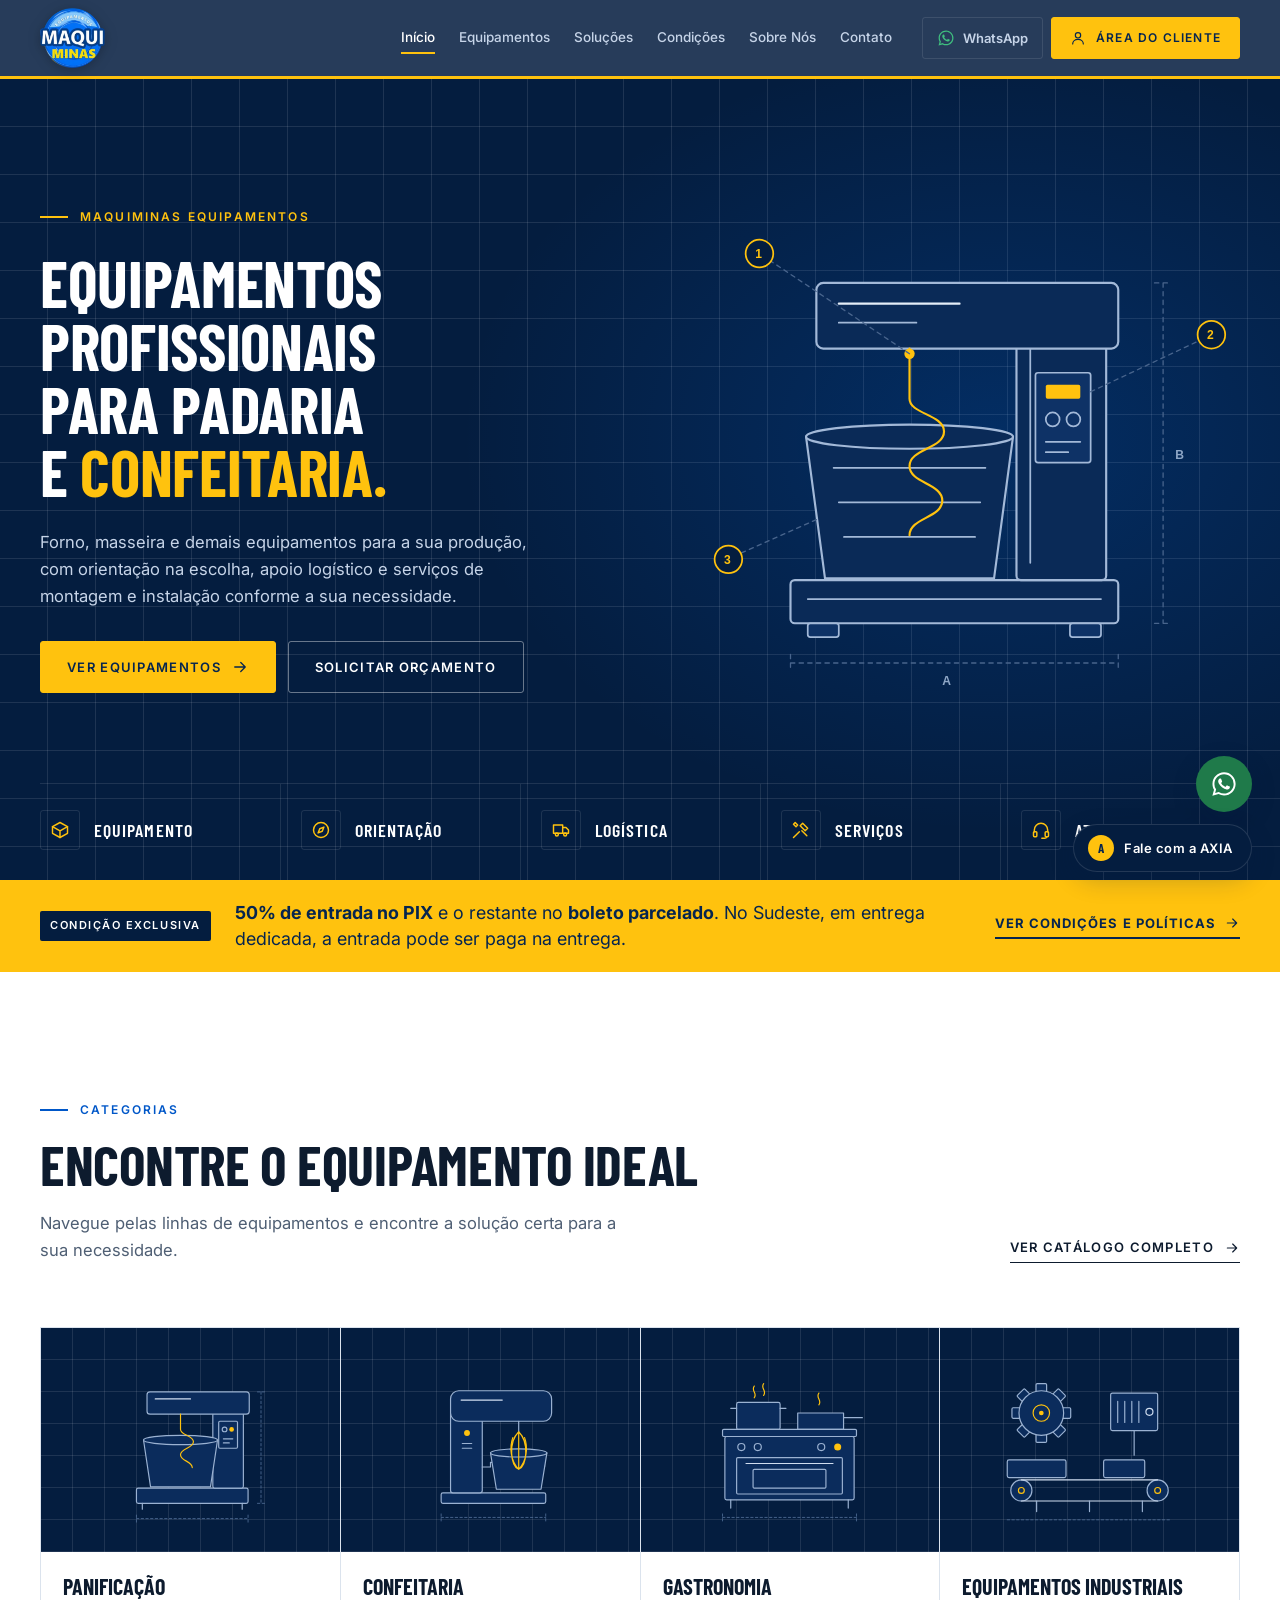
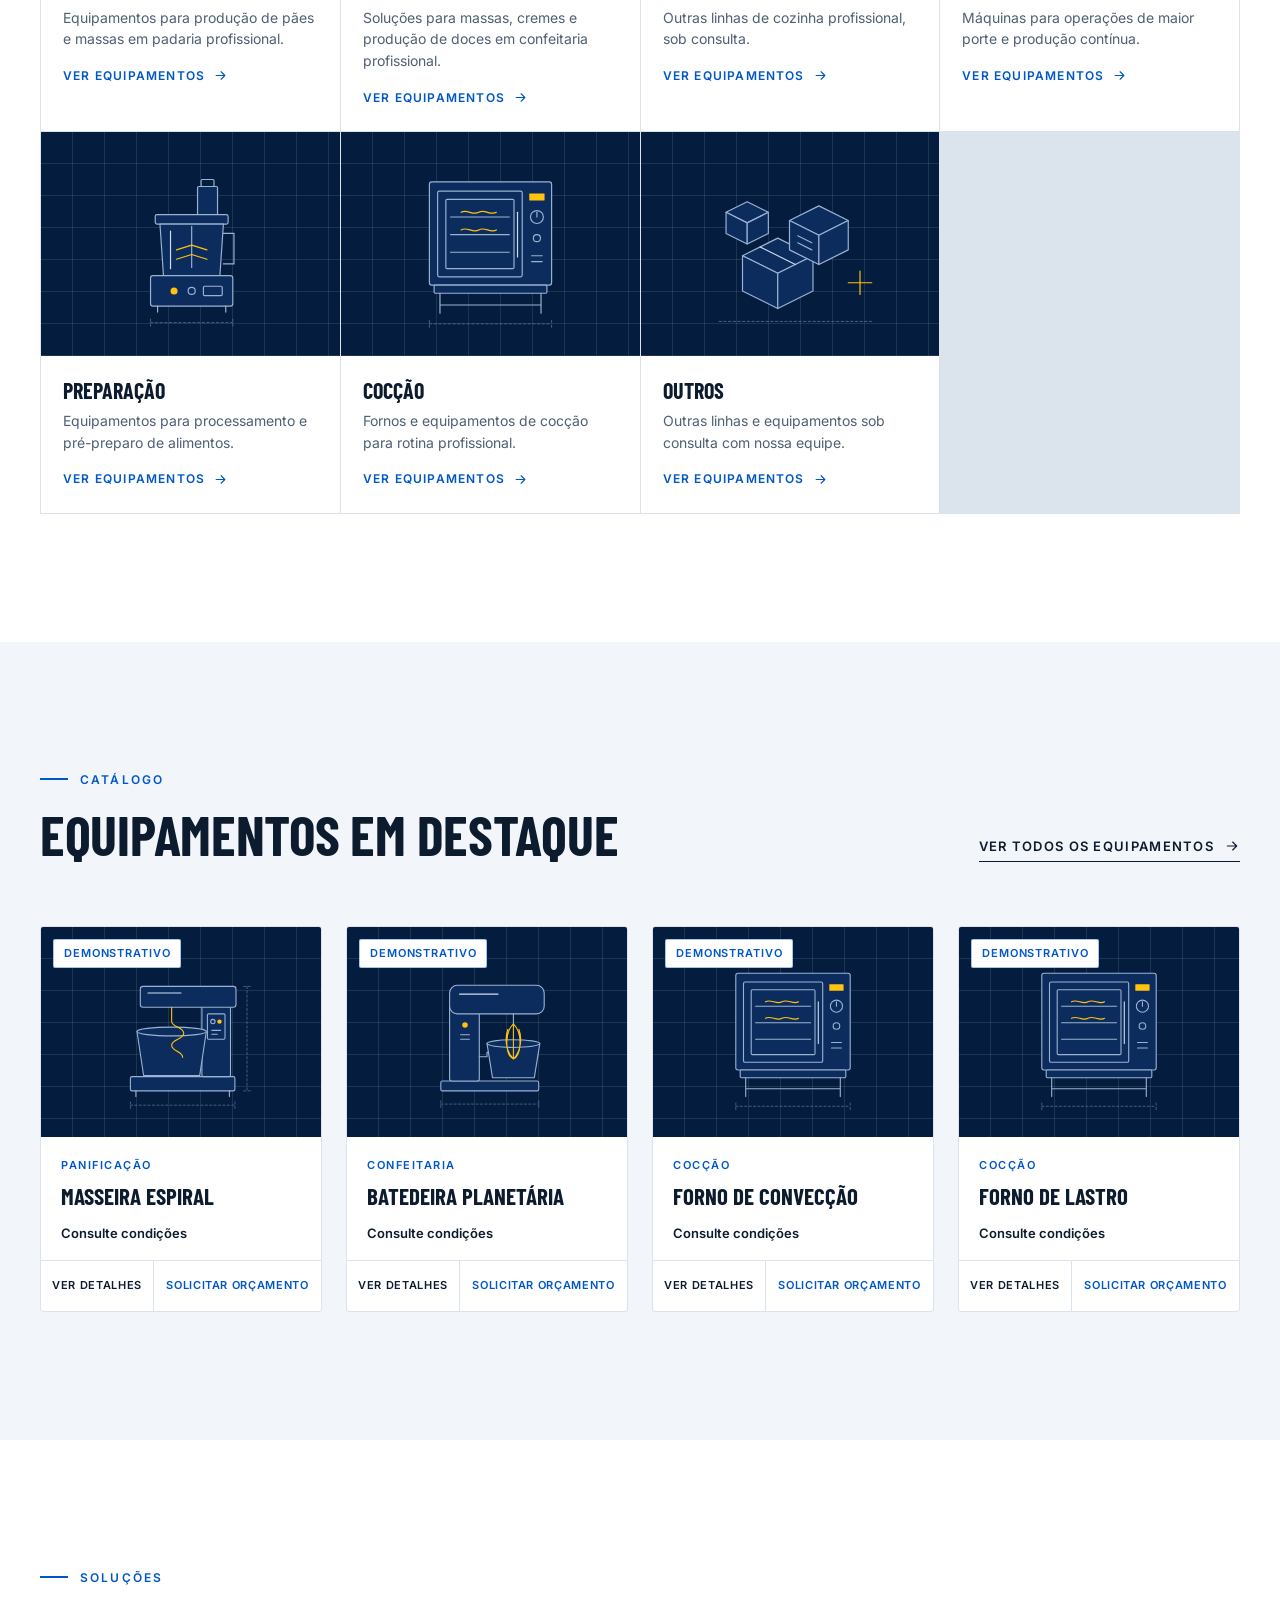
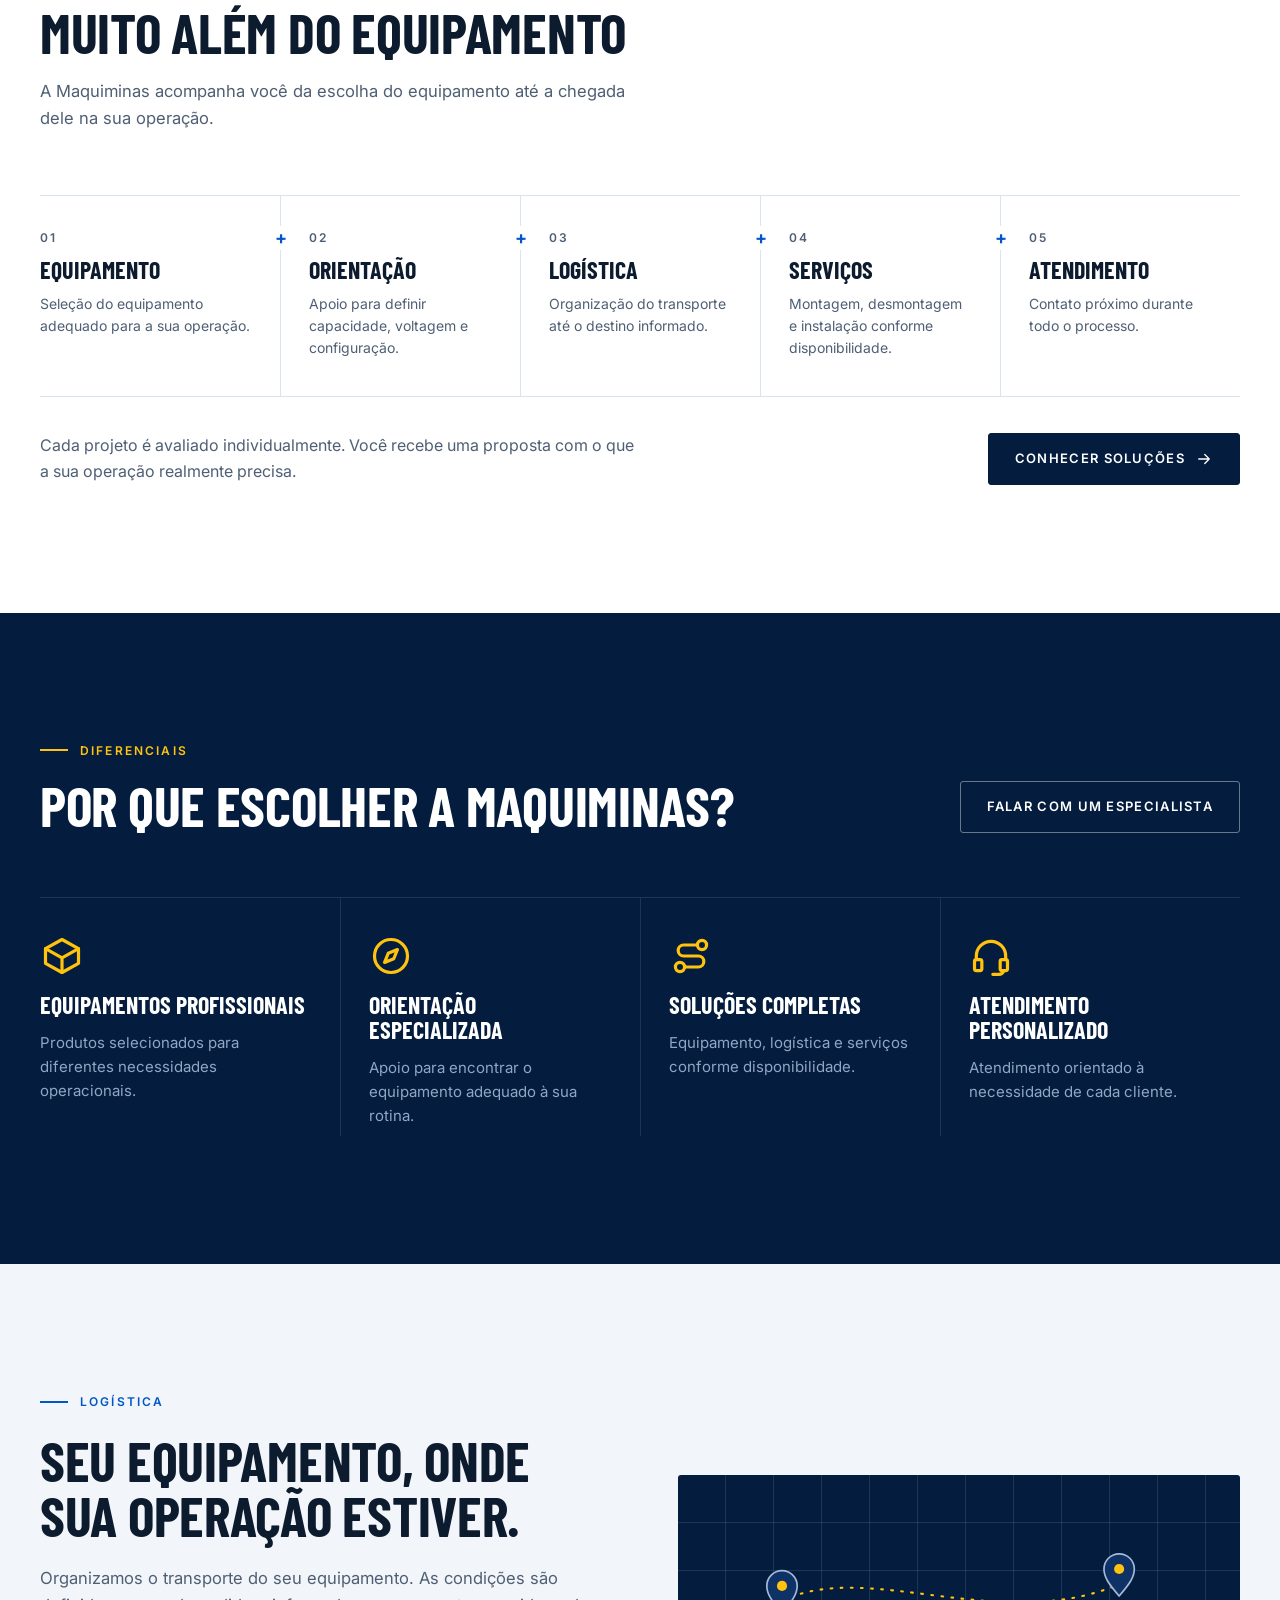
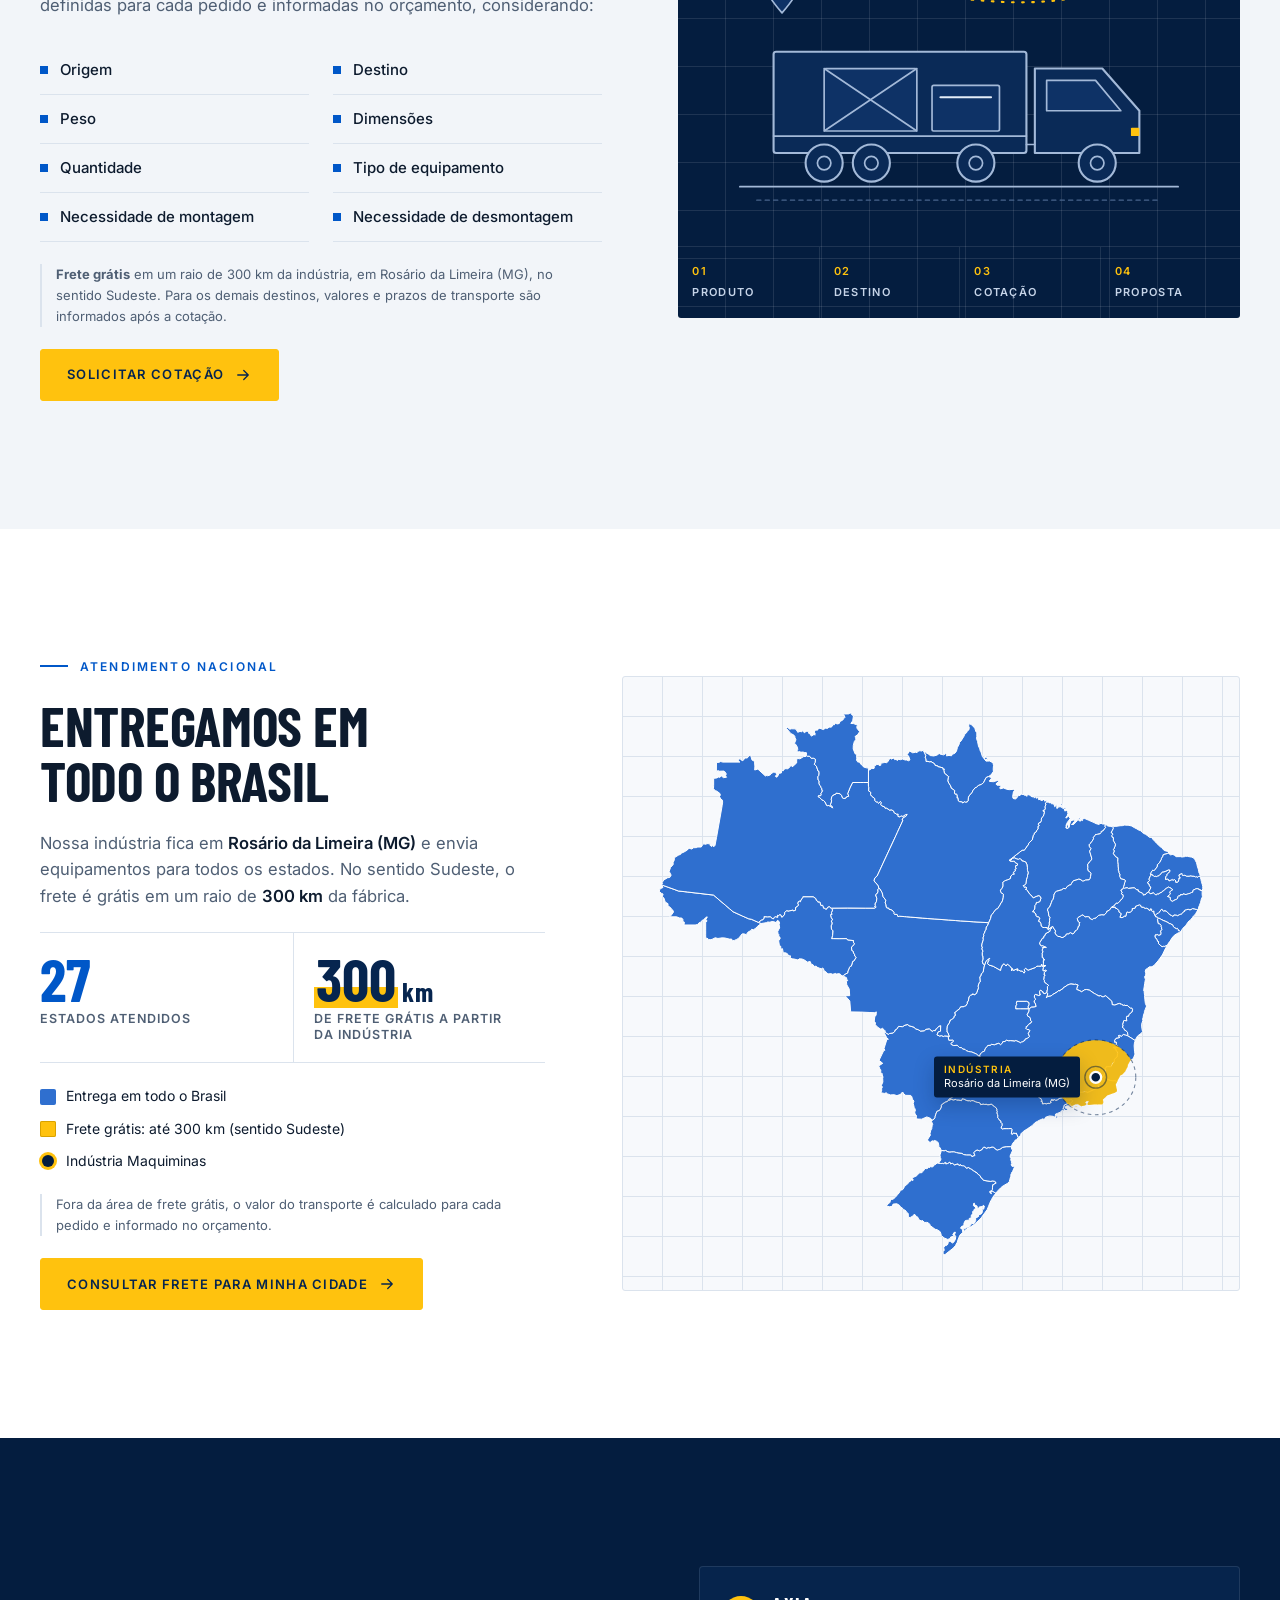
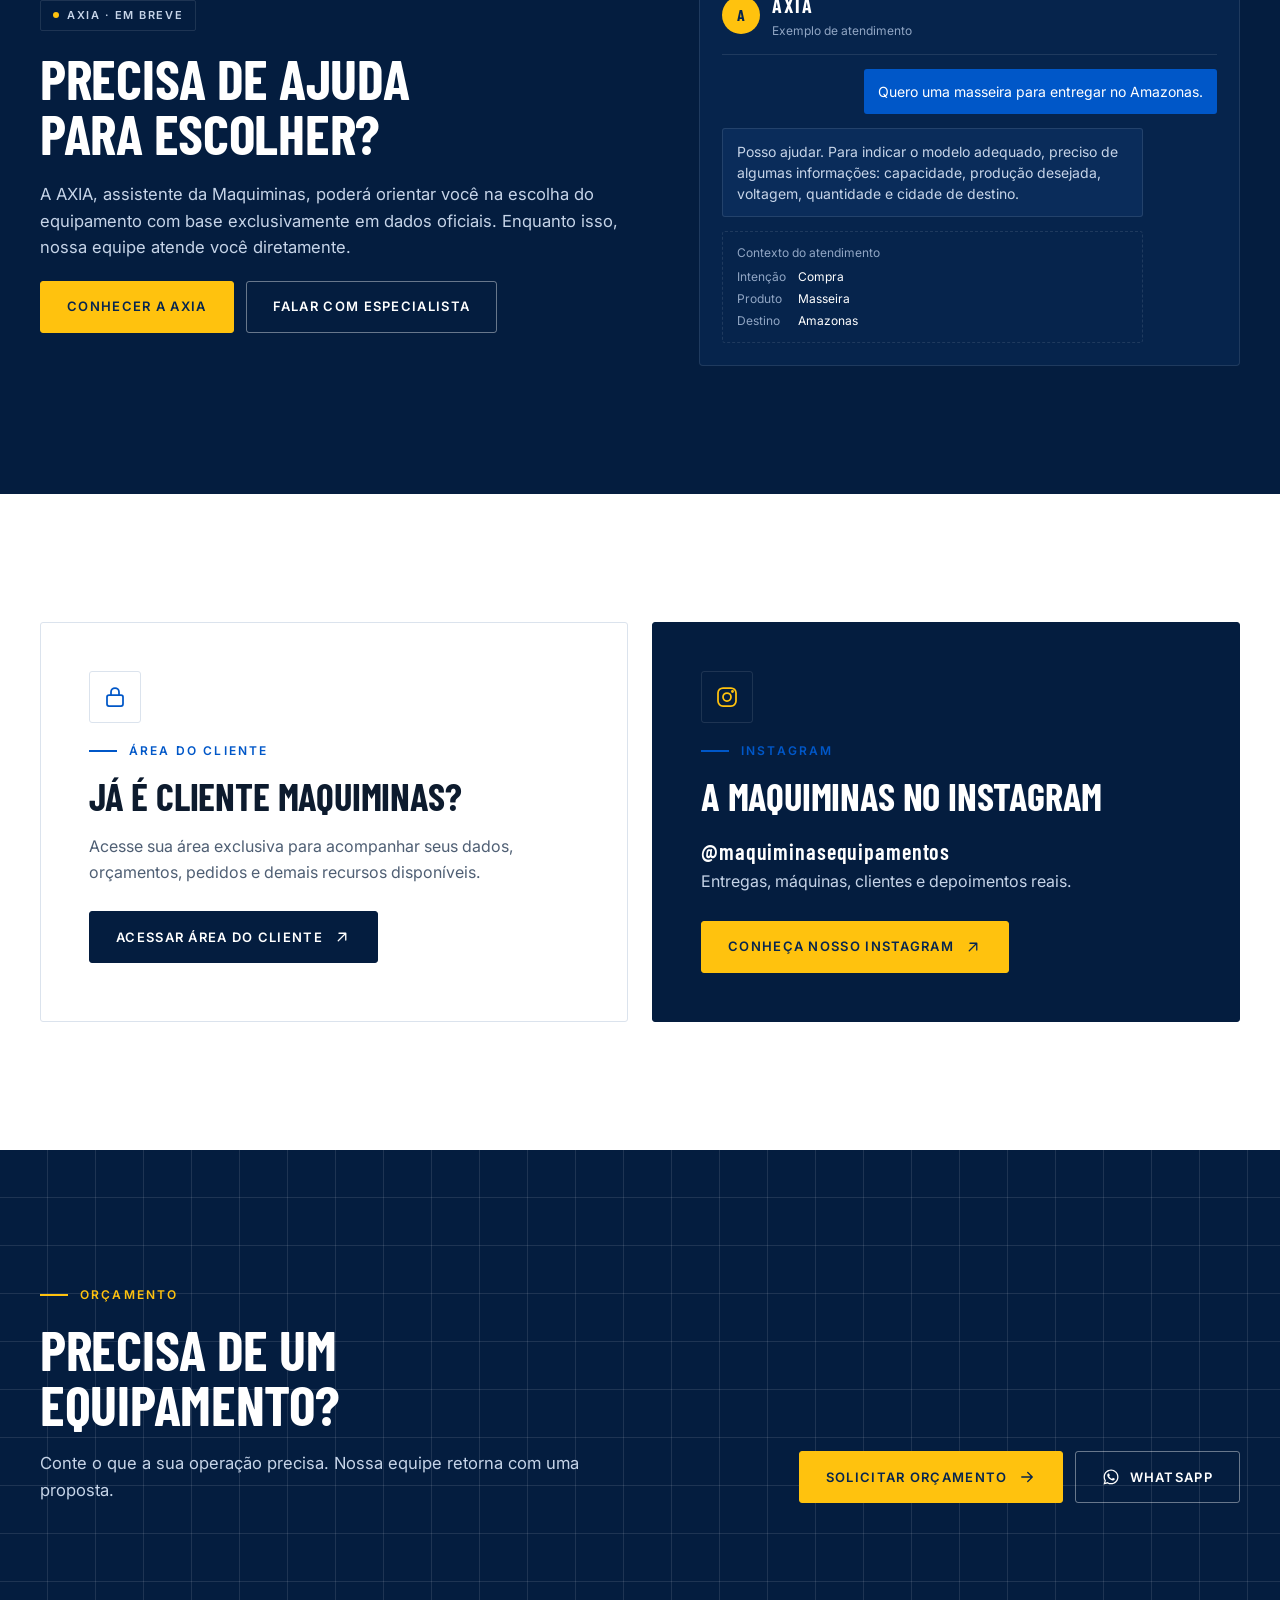
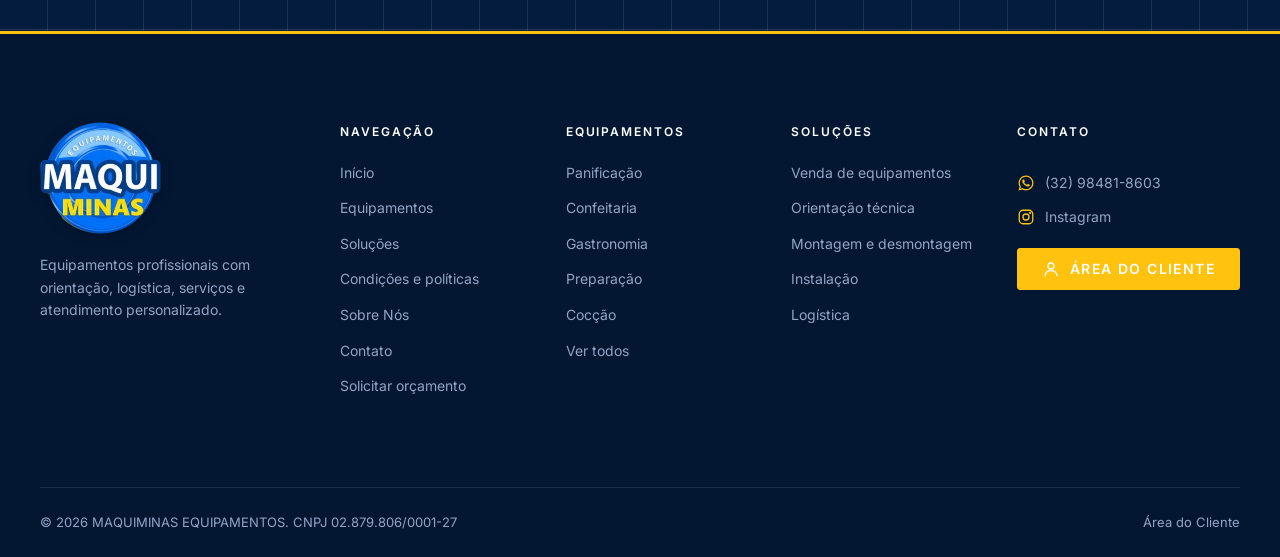
==== commit 36e61033: "Ajuste refrigeracao" ====
--- a/index.html
+++ b/index.html
@@ -314,7 +314,7 @@
             <li><a href="pages/equipamentos.html?categoria=panificacao">Panificação</a></li>
             <li><a href="pages/equipamentos.html?categoria=confeitaria">Confeitaria</a></li>
             <li><a href="pages/equipamentos.html?categoria=gastronomia">Gastronomia</a></li>
-            <li><a href="pages/equipamentos.html?categoria=refrigeracao">Refrigeração</a></li>
+            <li><a href="pages/equipamentos.html?categoria=preparacao">Preparação</a></li>
             <li><a href="pages/equipamentos.html?categoria=coccao">Cocção</a></li>
             <li><a href="pages/equipamentos.html">Ver todos</a></li>
           </ul>
